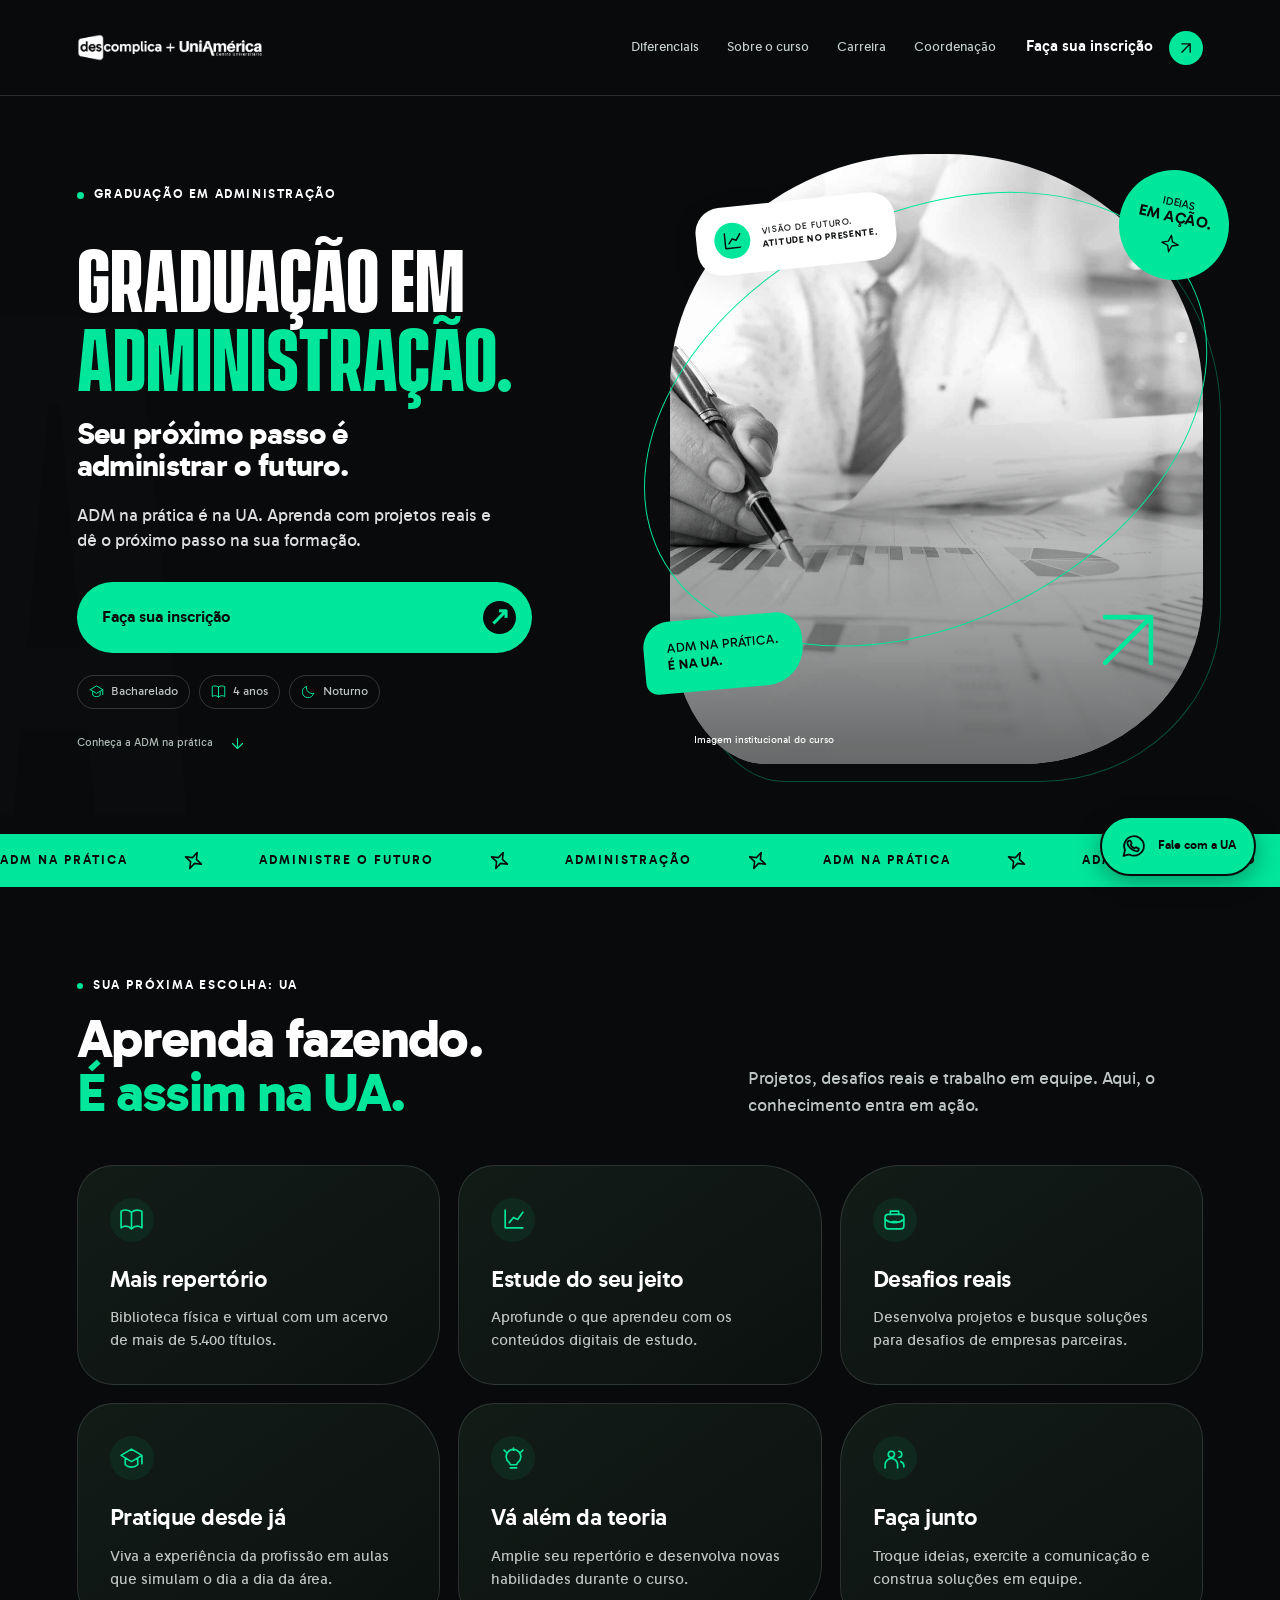
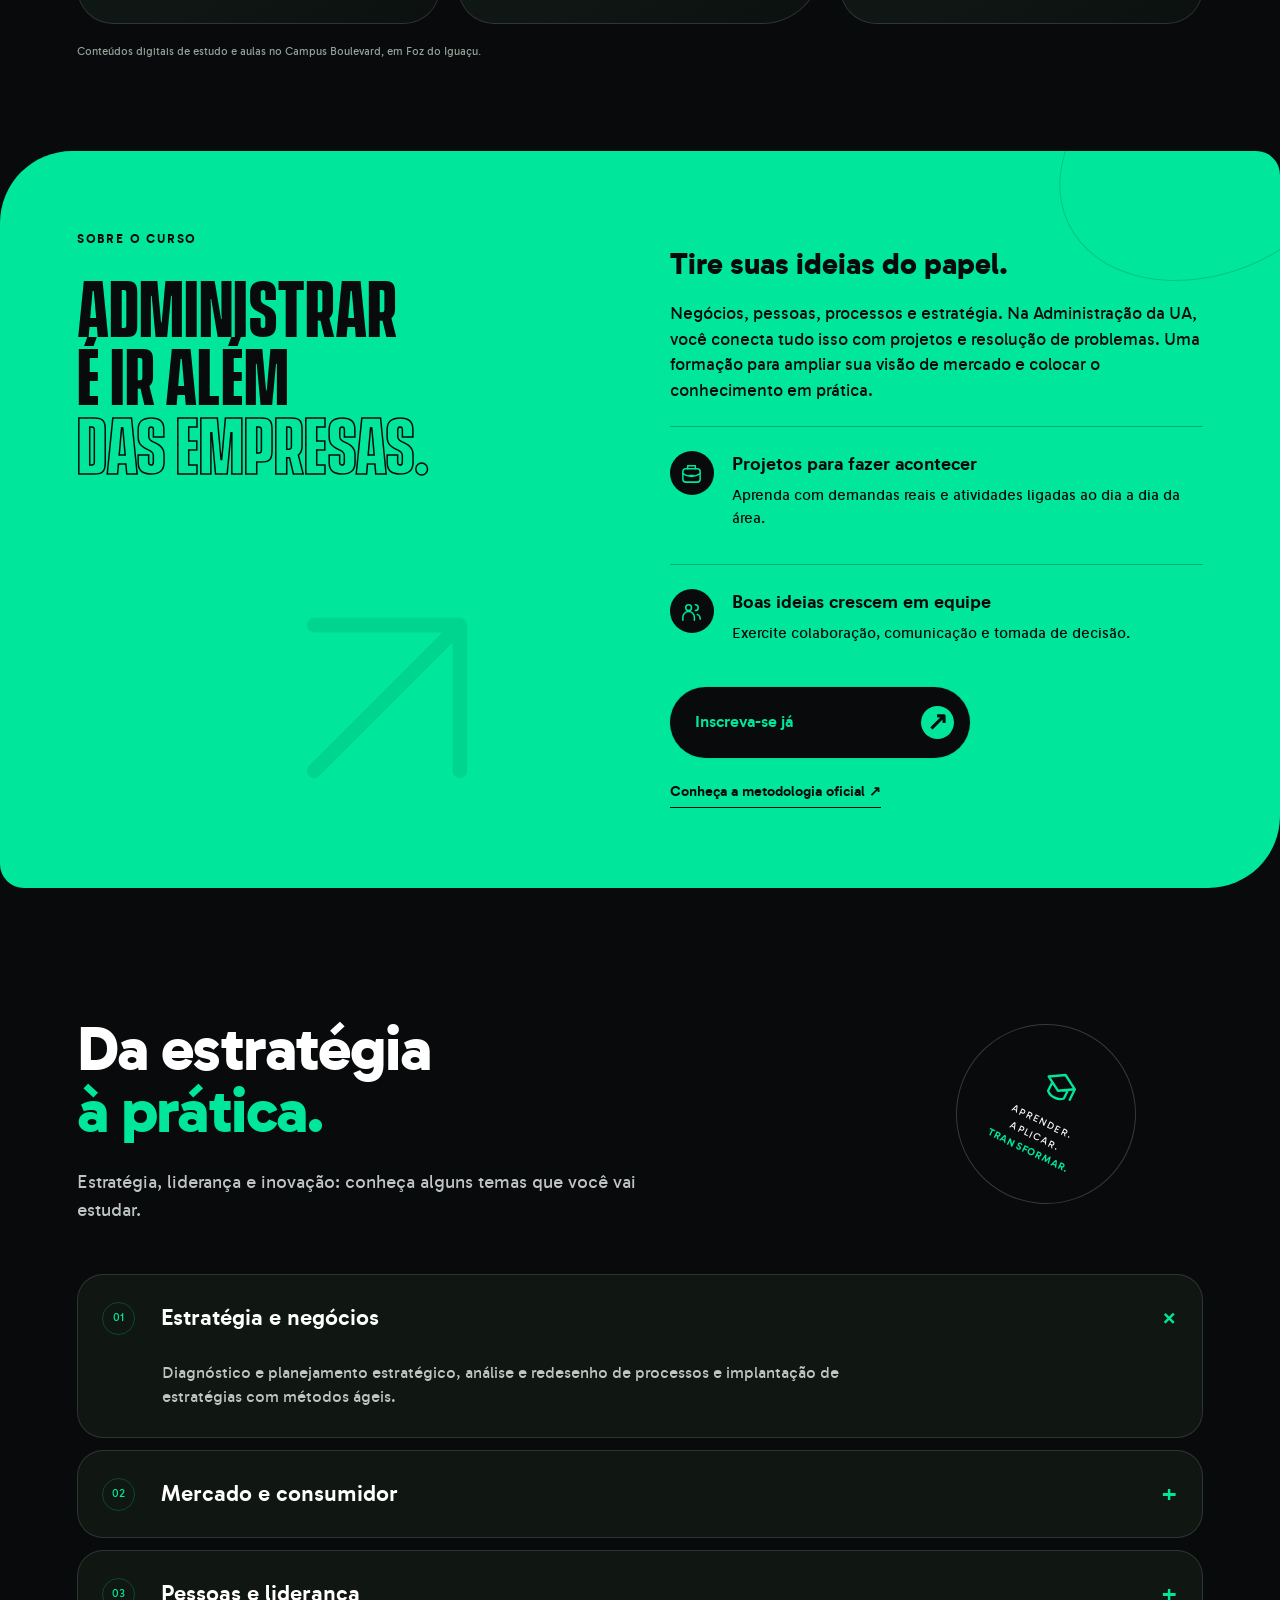
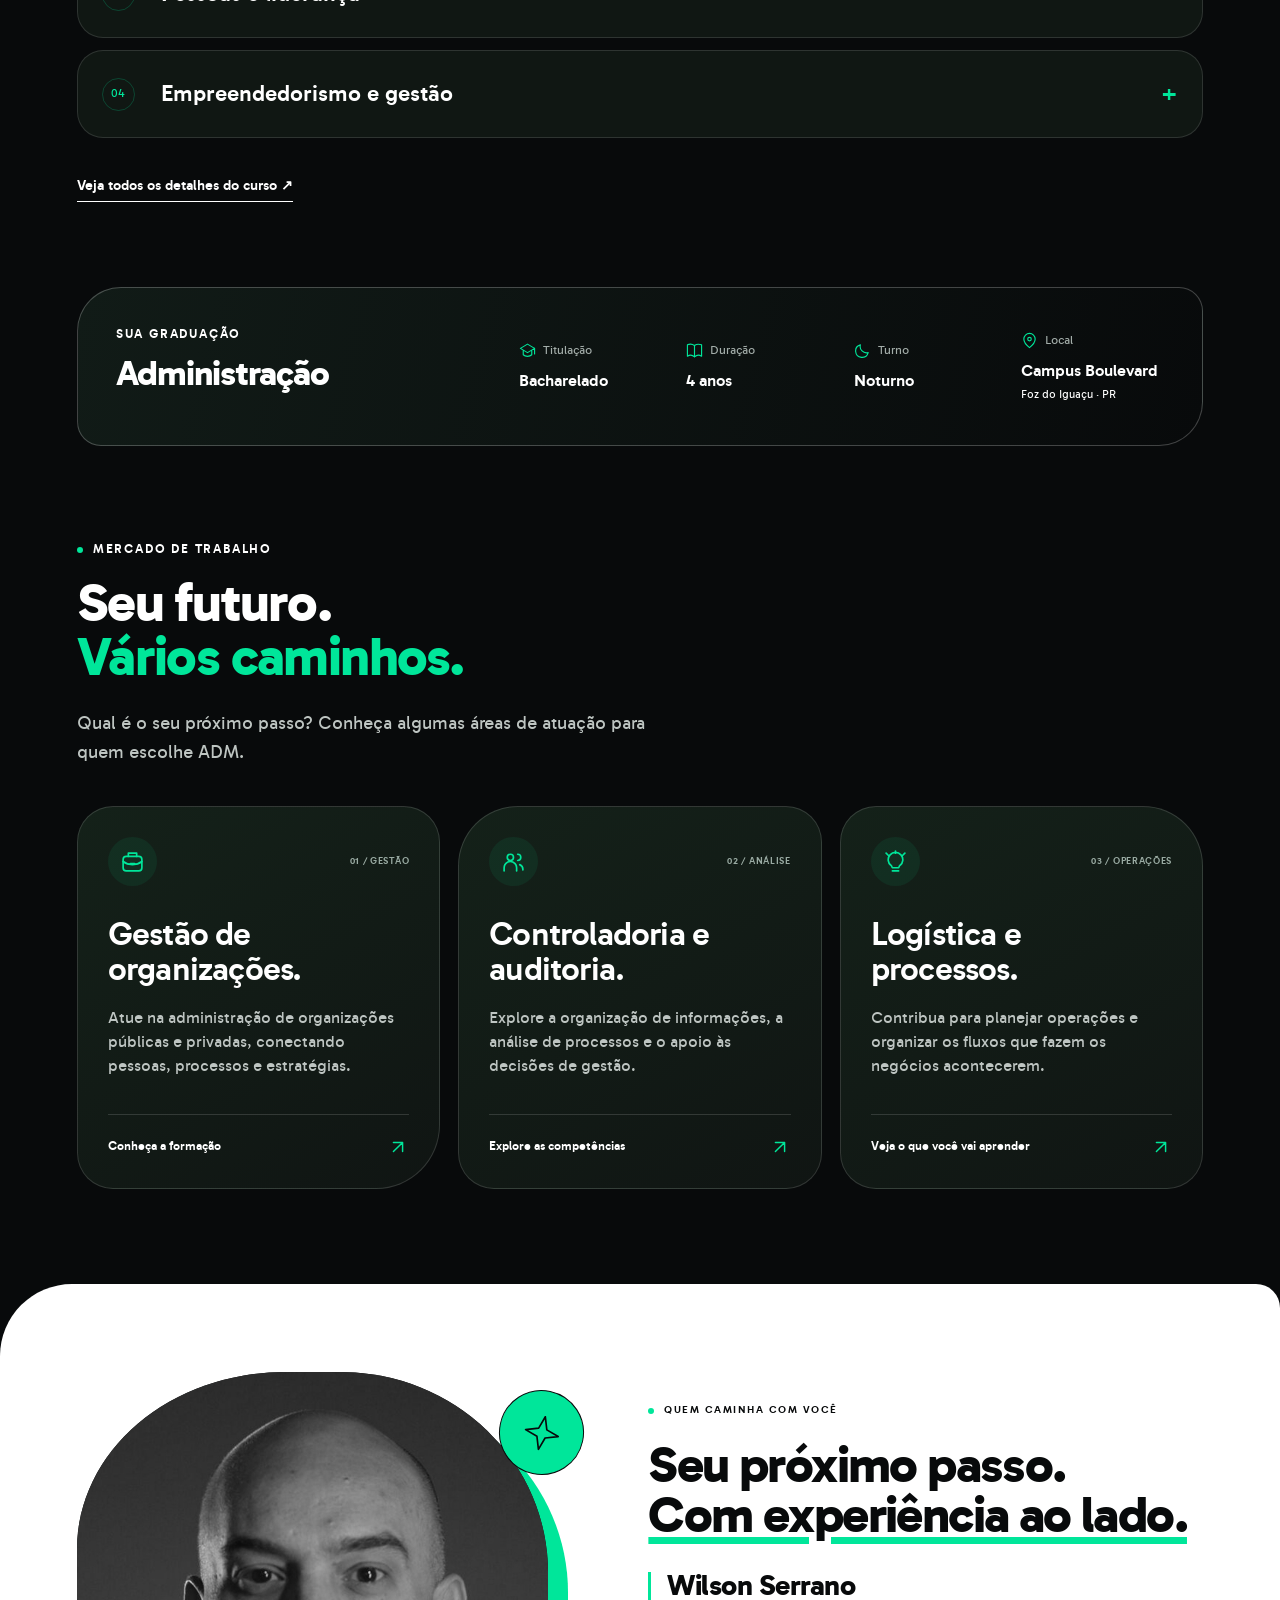
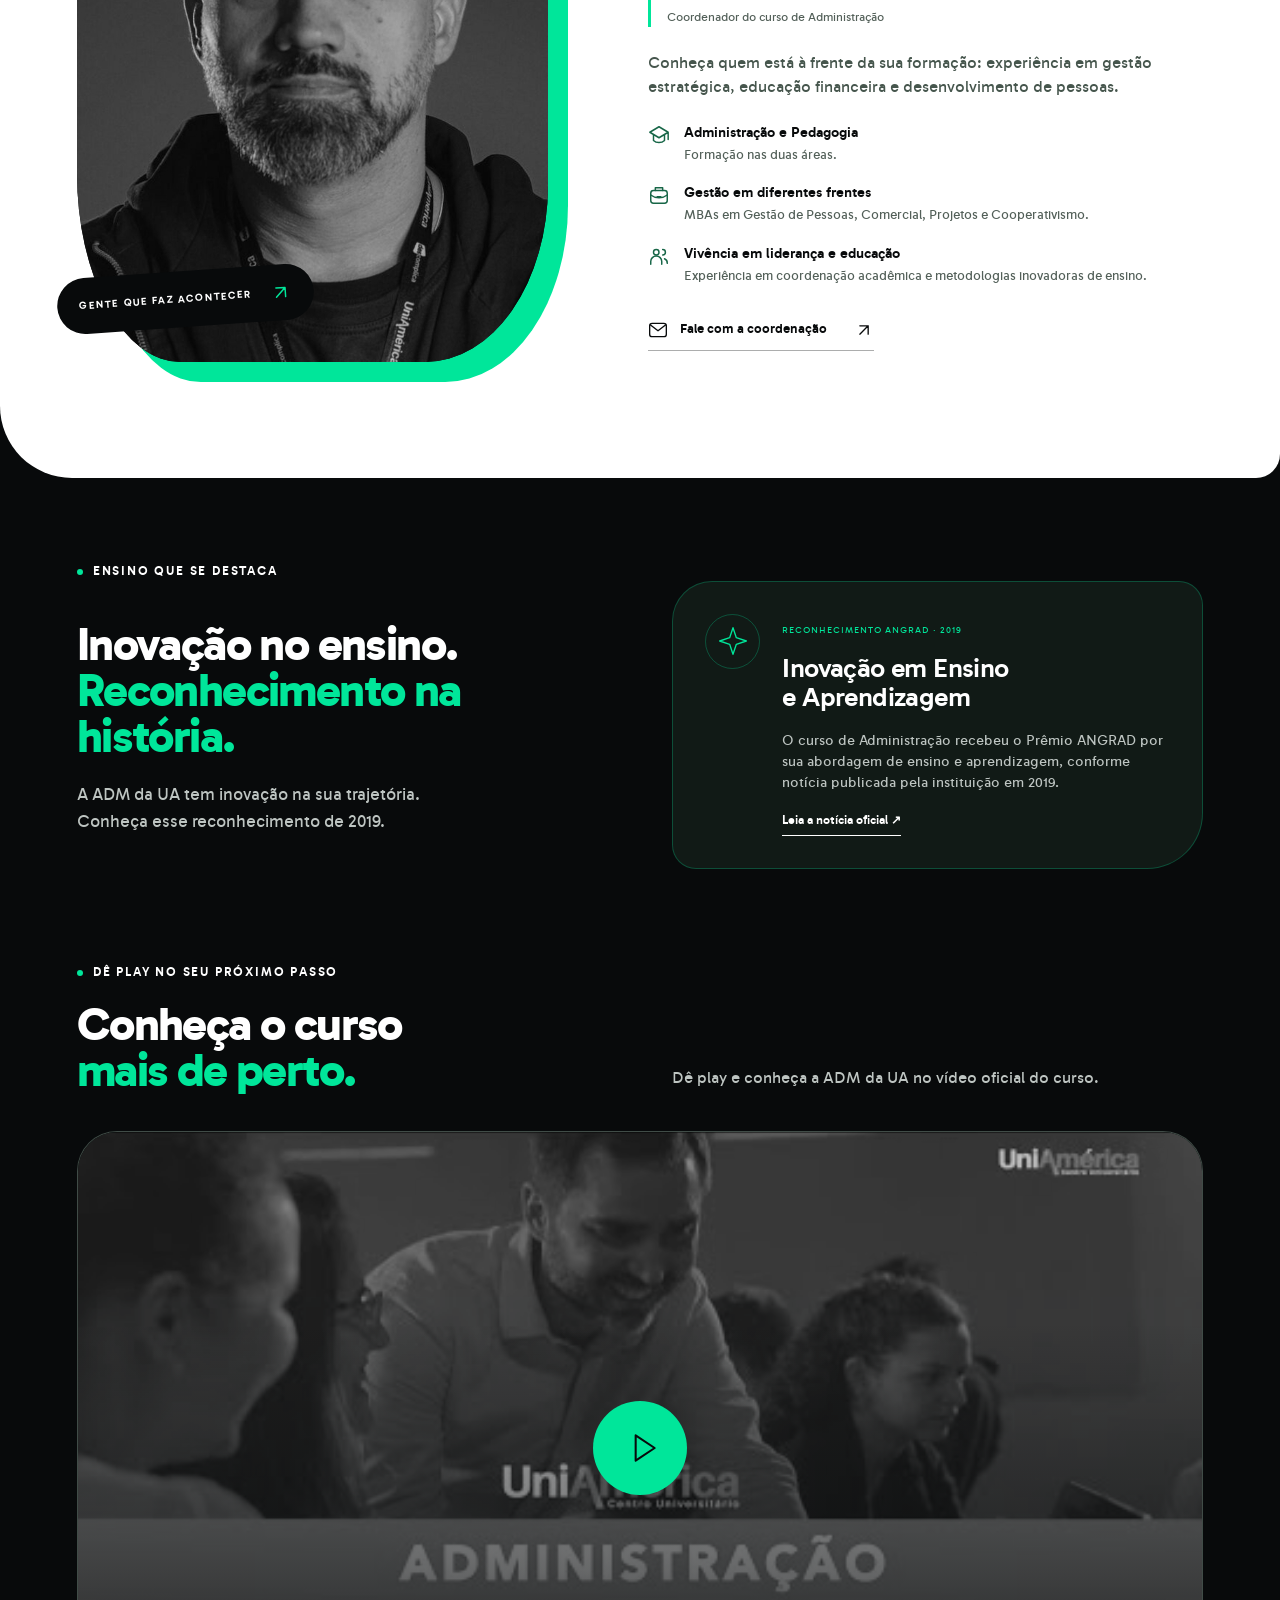
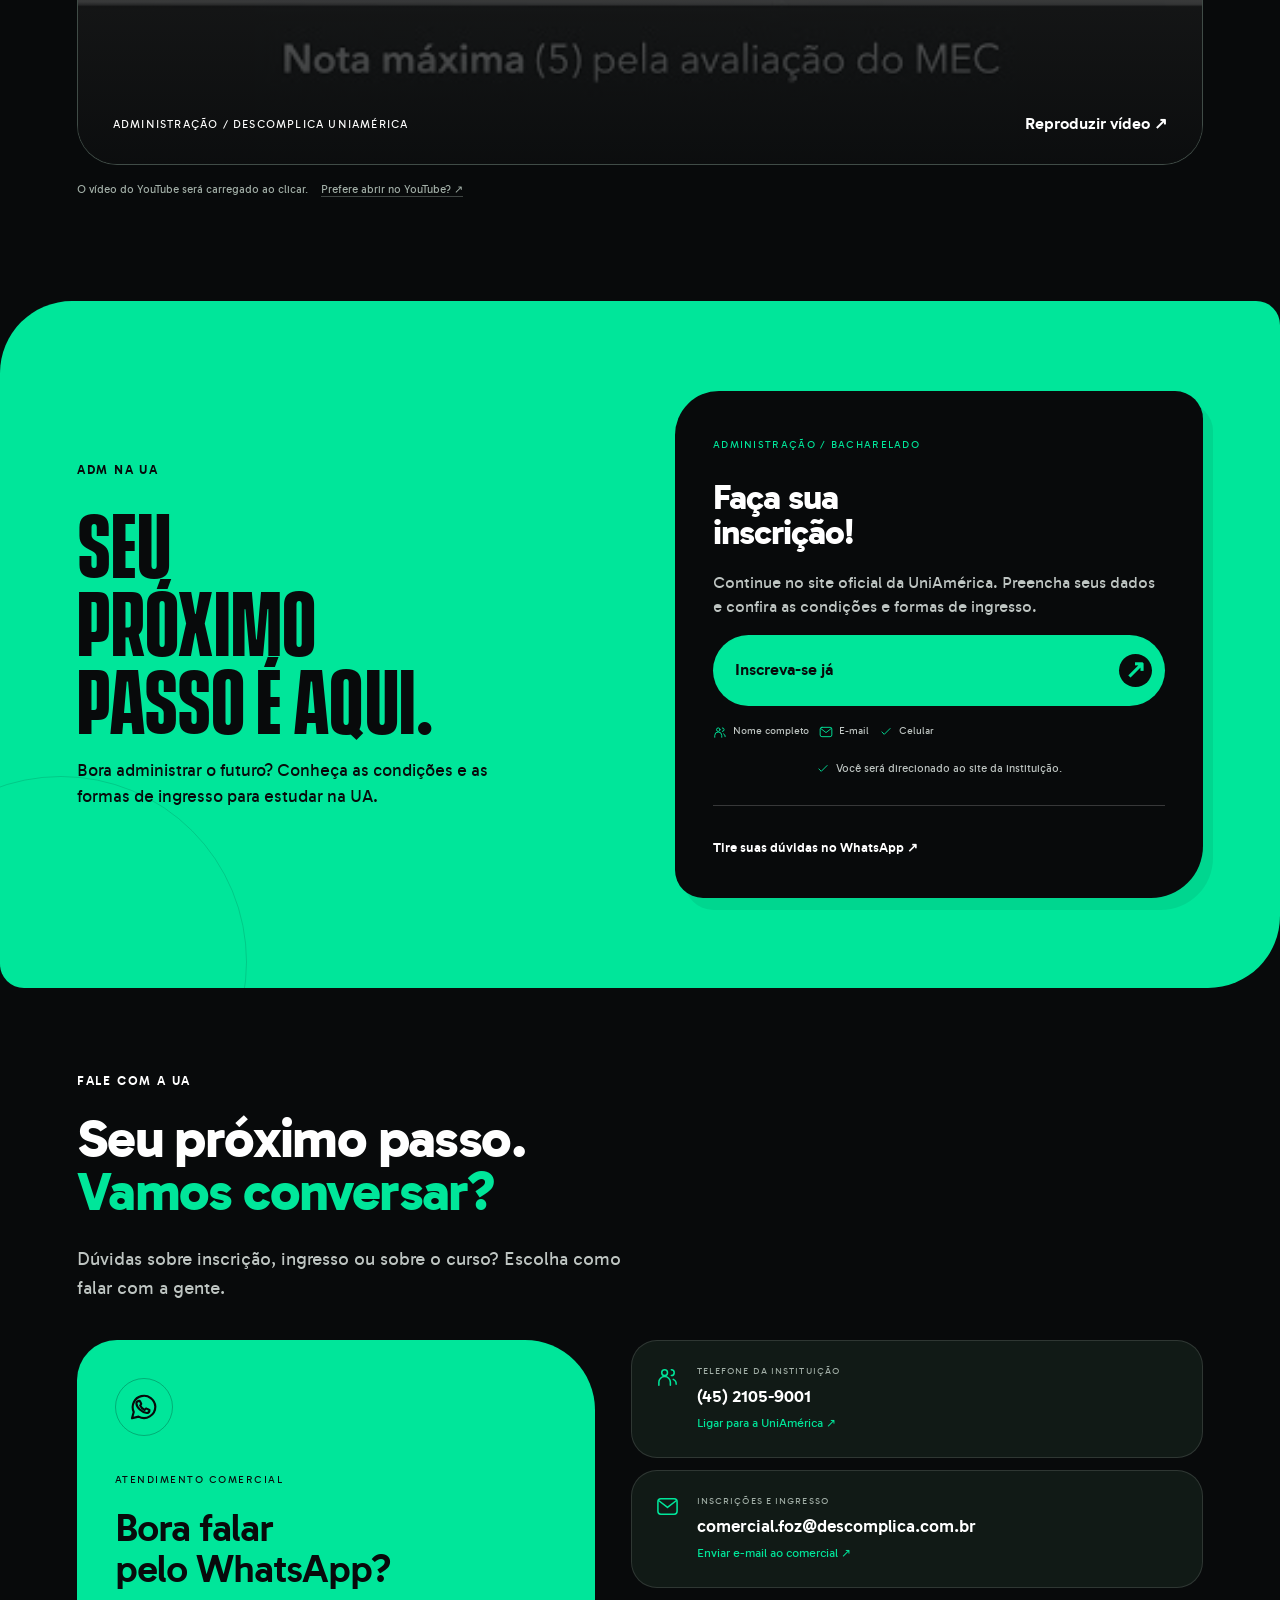
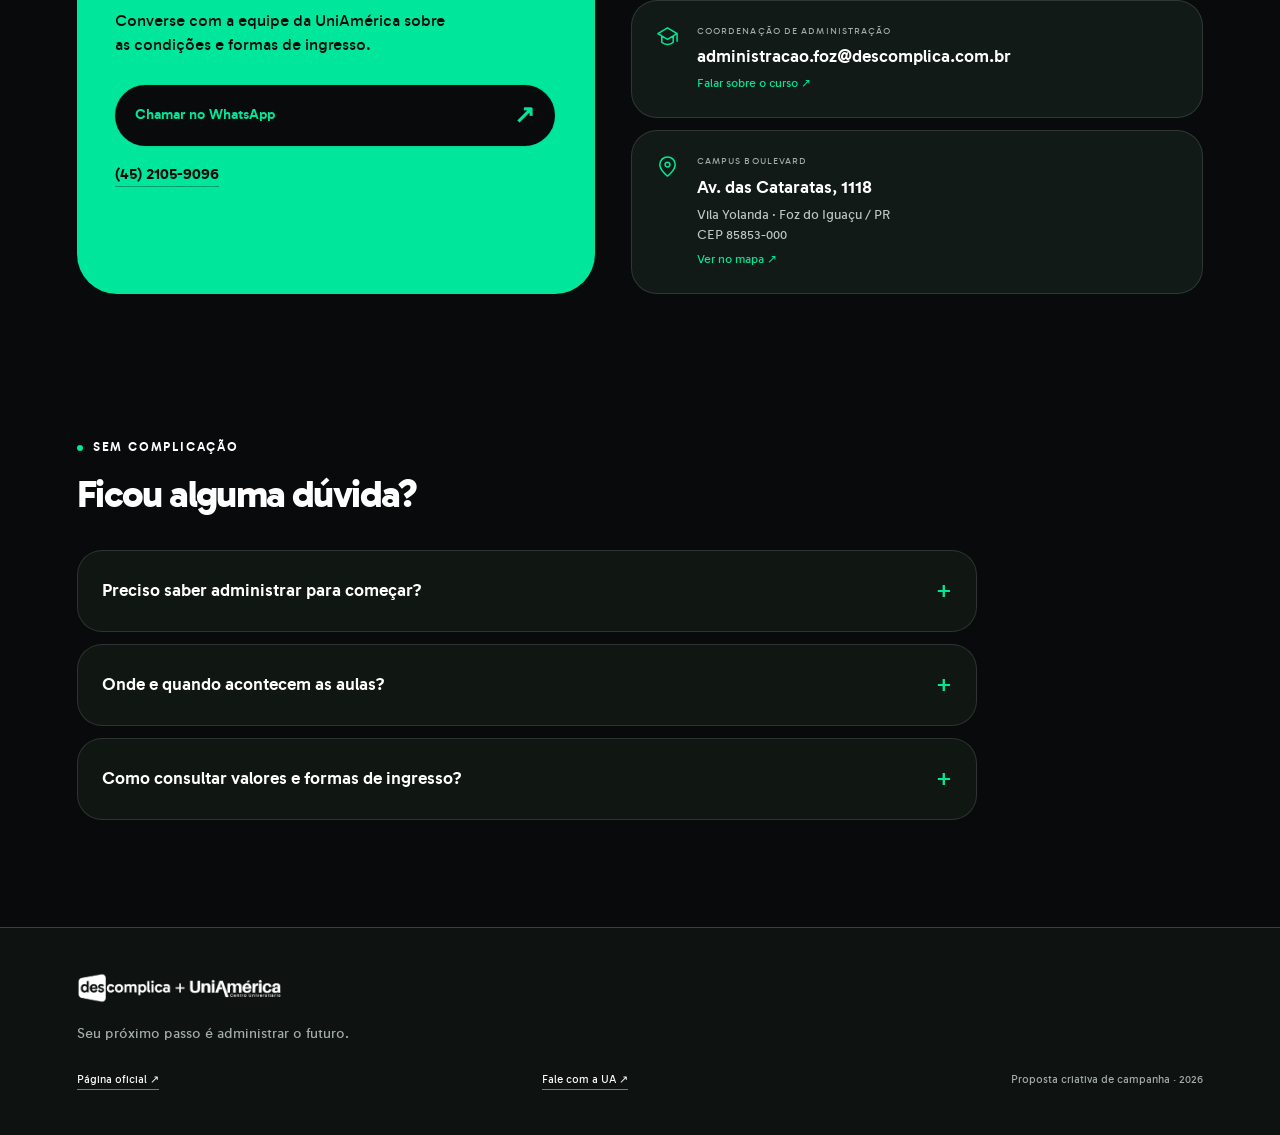
==== index.html @ 11dda296 "Adicionar landing page completa com imagens, fontes, animacoes e contatos" ====
<!doctype html>
<html lang="pt-BR"><head><meta charset="utf-8"><meta name="viewport" content="width=device-width,initial-scale=1"><title>Administração | Descomplica UniAmérica</title><meta name="description" content="Seu próximo passo é administrar o futuro. Conheça o bacharelado em Administração da Descomplica UniAmérica."><link rel="stylesheet" href="style.css"><link rel="stylesheet" href="motion/scroll-reveal.css"><link rel="stylesheet" href="motion/kinetic-headline.css"><link rel="stylesheet" href="refinements.css"><link rel="stylesheet" href="draft.css"><link rel="stylesheet" href="fluid.css"><link rel="stylesheet" href="contact.css"></head><body><svg xmlns="http://www.w3.org/2000/svg" class="icon-library" aria-hidden="true"><defs><symbol id="i-arrow" viewBox="0 0 24 24"><path d="M7 17 17 7M7 7h10v10"/></symbol><symbol id="i-briefcase" viewBox="0 0 24 24"><rect x="3" y="7" width="18" height="14" rx="3"/><path d="M8 7V4h8v3M3 12c5 4 13 4 18 0M10 14h4"/></symbol><symbol id="i-users" viewBox="0 0 24 24"><circle cx="9" cy="8" r="3"/><path d="M3 21v-3a6 6 0 0 1 12 0v3M16 5a3 3 0 0 1 0 6M18 15a5 5 0 0 1 3 5"/></symbol><symbol id="i-bulb" viewBox="0 0 24 24"><path d="M8 16a7 7 0 1 1 8 0l-1 2H9l-1-2ZM9 21h6M12 2v2M3 4l2 2M19 6l2-2"/></symbol><symbol id="i-pin" viewBox="0 0 24 24"><path d="M20 10c0 6-8 12-8 12S4 16 4 10a8 8 0 1 1 16 0Z"/><circle cx="12" cy="10" r="2.5"/></symbol><symbol id="i-moon" viewBox="0 0 24 24"><path d="M20 15A9 9 0 0 1 9 4a9 9 0 1 0 11 11Z"/></symbol><symbol id="i-cap" viewBox="0 0 24 24"><path d="m2 9 10-6 10 6-10 6-10-6ZM6 12v6c3 3 9 3 12 0v-6M22 9v8"/></symbol><symbol id="i-check" viewBox="0 0 24 24"><path d="m5 12 4 4L19 6"/></symbol><symbol id="i-chart" viewBox="0 0 24 24"><path d="M4 3v17h17M8 15l4-5 4 2 5-7"/></symbol><symbol id="i-book" viewBox="0 0 24 24"><path d="M12 5v16M12 5C8 2 4 3 2 4v16c3-2 7-2 10 1 3-3 7-3 10-1V4c-3-1-6-2-10 1Z"/></symbol><symbol id="i-mail" viewBox="0 0 24 24"><rect x="2" y="4" width="20" height="16" rx="3"/><path d="m3 6 9 7 9-7"/></symbol><symbol id="i-pause" viewBox="0 0 24 24"><path d="M8 5v14M16 5v14"/></symbol><symbol id="i-play" viewBox="0 0 24 24"><path d="m8 4 12 8-12 8V4Z"/></symbol><symbol id="i-spark" viewBox="0 0 24 24"><path d="m12 2 2.5 7.5L22 12l-7.5 2.5L12 22l-2.5-7.5L2 12l7.5-2.5L12 2Z"/></symbol><symbol id="i-whatsapp" viewBox="0 0 24 24"><path d="M20.5 11.7a8.5 8.5 0 0 1-12.6 7.5L3 20.5l1.3-4.8A8.5 8.5 0 1 1 20.5 11.7Z"/><path d="M8.2 7.4c.3-.2.6-.1.8.3l.9 1.8c.1.3 0 .5-.3.8l-.5.5c.7 1.6 1.8 2.7 3.4 3.4l.6-.8c.2-.3.5-.3.8-.2l1.9.9c.3.1.4.4.3.7-.2 1.1-1 1.7-2 1.7-3.6-.3-7.8-4.2-7.8-7.3 0-.8.7-1.6 1.9-1.8Z"/></symbol></defs></svg><div class="reading-progress" aria-hidden="true"></div>
<header><a href="#inicio" aria-label="Descomplica UniAmérica — início"><img src="assets/logo.png" alt="Descomplica UniAmérica" width="186"></a><nav aria-label="Navegação principal"><a href="#diferenciais">Diferenciais</a><a href="#sobre">Sobre o curso</a><a href="#possibilidades">Carreira</a><a href="#coordenador">Coordenação</a></nav><div class="header-actions"><a class="header-link" href="#proximo-passo">Faça sua inscrição <svg class="icon " aria-hidden="true"><use href="#i-arrow"></use></svg></a></div></header>
<main id="inicio"><section class="hero"><div class="hero-copy"><div class="eyebrow"><span class="dot"></span> GRADUAÇÃO EM ADMINISTRAÇÃO</div><h1 class="course-headline">GRADUAÇÃO EM <br><span>ADMINISTRAÇÃO.</span></h1><p class="hero-claim">Seu próximo passo é<br>administrar o futuro.</p><p>ADM na prática é na UA. Aprenda com projetos reais e dê o próximo passo na sua formação.</p><a class="button magnetic" data-magnet-strength="0.04" href="#proximo-passo">Faça sua inscrição <span>↗</span></a><div class="hero-meta"><span><svg class="icon " aria-hidden="true"><use href="#i-cap"></use></svg> Bacharelado</span><span><svg class="icon " aria-hidden="true"><use href="#i-book"></use></svg> 4 anos</span><span><svg class="icon " aria-hidden="true"><use href="#i-moon"></use></svg> Noturno</span></div><a href="#diferenciais" class="scroll-cue"><span>Conheça a ADM na prática</span><svg class="icon " aria-hidden="true"><use href="#i-arrow"></use></svg></a></div><div class="hero-art"><div class="art-grid" aria-hidden="true"></div><img src="assets/administracao.jpg" alt="Profissional em um ambiente de gestão e negócios"><div class="orbit"></div><div class="art-tag">ADM NA PRÁTICA.<br><b data-kinetic data-kinetic-anim="rise">É NA UA.</b></div><div class="arrow-art"><svg class="icon " aria-hidden="true"><use href="#i-arrow"></use></svg></div><div class="art-stamp">IDEIAS<br><strong>EM AÇÃO.</strong><svg class="icon " aria-hidden="true"><use href="#i-spark"></use></svg></div><div class="floating-note"><svg class="icon " aria-hidden="true"><use href="#i-chart"></use></svg><span>VISÃO DE FUTURO.<br><b>ATITUDE NO PRESENTE.</b></span></div><span class="photo-note">Imagem institucional do curso</span></div></section>
<div class="ticker" aria-hidden="true"><div class="ticker-track"><div class="ticker-set"><div class="ticker-unit"><span>ADM NA PRÁTICA</span><svg class="icon" aria-hidden="true"><use href="#i-spark"></use></svg><span>ADMINISTRE O FUTURO</span><svg class="icon" aria-hidden="true"><use href="#i-spark"></use></svg><span>ADMINISTRAÇÃO</span><svg class="icon" aria-hidden="true"><use href="#i-spark"></use></svg></div><div class="ticker-unit"><span>ADM NA PRÁTICA</span><svg class="icon" aria-hidden="true"><use href="#i-spark"></use></svg><span>ADMINISTRE O FUTURO</span><svg class="icon" aria-hidden="true"><use href="#i-spark"></use></svg><span>ADMINISTRAÇÃO</span><svg class="icon" aria-hidden="true"><use href="#i-spark"></use></svg></div><div class="ticker-unit"><span>ADM NA PRÁTICA</span><svg class="icon" aria-hidden="true"><use href="#i-spark"></use></svg><span>ADMINISTRE O FUTURO</span><svg class="icon" aria-hidden="true"><use href="#i-spark"></use></svg><span>ADMINISTRAÇÃO</span><svg class="icon" aria-hidden="true"><use href="#i-spark"></use></svg></div><div class="ticker-unit"><span>ADM NA PRÁTICA</span><svg class="icon" aria-hidden="true"><use href="#i-spark"></use></svg><span>ADMINISTRE O FUTURO</span><svg class="icon" aria-hidden="true"><use href="#i-spark"></use></svg><span>ADMINISTRAÇÃO</span><svg class="icon" aria-hidden="true"><use href="#i-spark"></use></svg></div></div><div class="ticker-set"><div class="ticker-unit"><span>ADM NA PRÁTICA</span><svg class="icon" aria-hidden="true"><use href="#i-spark"></use></svg><span>ADMINISTRE O FUTURO</span><svg class="icon" aria-hidden="true"><use href="#i-spark"></use></svg><span>ADMINISTRAÇÃO</span><svg class="icon" aria-hidden="true"><use href="#i-spark"></use></svg></div><div class="ticker-unit"><span>ADM NA PRÁTICA</span><svg class="icon" aria-hidden="true"><use href="#i-spark"></use></svg><span>ADMINISTRE O FUTURO</span><svg class="icon" aria-hidden="true"><use href="#i-spark"></use></svg><span>ADMINISTRAÇÃO</span><svg class="icon" aria-hidden="true"><use href="#i-spark"></use></svg></div><div class="ticker-unit"><span>ADM NA PRÁTICA</span><svg class="icon" aria-hidden="true"><use href="#i-spark"></use></svg><span>ADMINISTRE O FUTURO</span><svg class="icon" aria-hidden="true"><use href="#i-spark"></use></svg><span>ADMINISTRAÇÃO</span><svg class="icon" aria-hidden="true"><use href="#i-spark"></use></svg></div><div class="ticker-unit"><span>ADM NA PRÁTICA</span><svg class="icon" aria-hidden="true"><use href="#i-spark"></use></svg><span>ADMINISTRE O FUTURO</span><svg class="icon" aria-hidden="true"><use href="#i-spark"></use></svg><span>ADMINISTRAÇÃO</span><svg class="icon" aria-hidden="true"><use href="#i-spark"></use></svg></div></div></div></div>






<section class="benefits wrap" id="diferenciais"><div class="benefits-heading"><div><div class="eyebrow">SUA PRÓXIMA ESCOLHA: UA</div><h2>Aprenda fazendo.<br><span>É assim na UA.</span></h2></div><p class="section-lead">Projetos, desafios reais e trabalho em equipe. Aqui, o conhecimento entra em ação.</p></div><div class="benefits-grid"><article class="benefit" data-reveal="up" data-reveal-delay="0"><span class="icon-tile"><svg class="icon" aria-hidden="true"><use href="#i-book"></use></svg></span><h3>Mais repertório</h3><p>Biblioteca física e virtual com um acervo de mais de 5.400 títulos.</p></article><article class="benefit" data-reveal="up" data-reveal-delay="60"><span class="icon-tile"><svg class="icon" aria-hidden="true"><use href="#i-chart"></use></svg></span><h3>Estude do seu jeito</h3><p>Aprofunde o que aprendeu com os conteúdos digitais de estudo.</p></article><article class="benefit" data-reveal="up" data-reveal-delay="120"><span class="icon-tile"><svg class="icon" aria-hidden="true"><use href="#i-briefcase"></use></svg></span><h3>Desafios reais</h3><p>Desenvolva projetos e busque soluções para desafios de empresas parceiras.</p></article><article class="benefit" data-reveal="up" data-reveal-delay="0"><span class="icon-tile"><svg class="icon" aria-hidden="true"><use href="#i-cap"></use></svg></span><h3>Pratique desde já</h3><p>Viva a experiência da profissão em aulas que simulam o dia a dia da área.</p></article><article class="benefit" data-reveal="up" data-reveal-delay="60"><span class="icon-tile"><svg class="icon" aria-hidden="true"><use href="#i-bulb"></use></svg></span><h3>Vá além da teoria</h3><p>Amplie seu repertório e desenvolva novas habilidades durante o curso.</p></article><article class="benefit" data-reveal="up" data-reveal-delay="120"><span class="icon-tile"><svg class="icon" aria-hidden="true"><use href="#i-users"></use></svg></span><h3>Faça junto</h3><p>Troque ideias, exercite a comunicação e construa soluções em equipe.</p></article></div><p class="digital-note">Conteúdos digitais de estudo e aulas no Campus Boulevard, em Foz do Iguaçu.</p></section>
<section class="practice" id="sobre"><div class="wrap practice-grid"><div class="practice-watermark" aria-hidden="true"><svg class="icon " aria-hidden="true"><use href="#i-arrow"></use></svg></div><div data-reveal><div class="eyebrow">SOBRE O CURSO</div><h2>ADMINISTRAR<br>É IR ALÉM<br><span>DAS EMPRESAS.</span></h2></div><div class="practice-copy" data-reveal data-reveal-delay="60"><p class="big-copy">Tire suas ideias do papel.</p><p>Negócios, pessoas, processos e estratégia. Na Administração da UA, você conecta tudo isso com projetos e resolução de problemas. Uma formação para ampliar sua visão de mercado e colocar o conhecimento em prática.</p><div class="practice-item"><span class="practice-icon"><svg class="icon " aria-hidden="true"><use href="#i-briefcase"></use></svg></span><div><h3>Projetos para fazer acontecer</h3><p>Aprenda com demandas reais e atividades ligadas ao dia a dia da área.</p></div></div><div class="practice-item"><span class="practice-icon"><svg class="icon " aria-hidden="true"><use href="#i-users"></use></svg></span><div><h3>Boas ideias crescem em equipe</h3><p>Exercite colaboração, comunicação e tomada de decisão.</p></div></div><a class="button about-cta" href="#proximo-passo">Inscreva-se já <span>↗</span></a><a class="text-link" href="https://uniamerica.br/metodologia/" target="_blank" rel="noopener">Conheça a metodologia oficial ↗</a></div></div></section>
<section class="learn wrap" id="aprender"><div class="section-heading" data-reveal><div><div class="eyebrow">CONHECIMENTO QUE VIRA AÇÃO</div><h2>Da estratégia<br><span>à prática.</span></h2><p class="section-lead">Estratégia, liderança e inovação: conheça alguns temas que você vai estudar.</p></div><div class="learning-seal"><svg class="icon " aria-hidden="true"><use href="#i-cap"></use></svg><span>APRENDER.<br>APLICAR.<br><strong>TRANSFORMAR.</strong></span></div></div><div class="subjects"><details open><summary><span>01</span> Estratégia e negócios <b>+</b></summary><p>Diagnóstico e planejamento estratégico, análise e redesenho de processos e implantação de estratégias com métodos ágeis.</p></details><details><summary><span>02</span> Mercado e consumidor <b>+</b></summary><p>Análise do comportamento do consumidor, planejamento promocional e propostas de produtos e serviços.</p></details><details><summary><span>03</span> Pessoas e liderança <b>+</b></summary><p>Liderança de equipes, habilidades socioemocionais, comunicação e solução de conflitos.</p></details><details><summary><span>04</span> Empreendedorismo e gestão <b>+</b></summary><p>Empreendedorismo e inovação, inteligência financeira e metodologias ágeis para gestão de projetos.</p></details></div><a class="text-link" href="https://uniamerica.br/graduacao/administracao" target="_blank" rel="noopener">Veja todos os detalhes do curso ↗</a></section>
<section class="course-strip wrap"><div class="course-title"><span class="eyebrow">SUA GRADUAÇÃO</span><h2>Administração</h2></div><dl><div><dt><svg class="icon " aria-hidden="true"><use href="#i-cap"></use></svg>Titulação</dt><dd>Bacharelado</dd></div><div><dt><svg class="icon " aria-hidden="true"><use href="#i-book"></use></svg>Duração</dt><dd>4 anos</dd></div><div><dt><svg class="icon " aria-hidden="true"><use href="#i-moon"></use></svg>Turno</dt><dd>Noturno</dd></div><div><dt><svg class="icon " aria-hidden="true"><use href="#i-pin"></use></svg>Local</dt><dd>Campus Boulevard<br><small>Foz do Iguaçu · PR</small></dd></div></dl></section>
<section class="intro wrap" id="possibilidades"><div class="eyebrow">MERCADO DE TRABALHO</div><h2>Seu futuro.<br><span>Vários caminhos.</span></h2><p class="section-lead">Qual é o seu próximo passo? Conheça algumas áreas de atuação para quem escolhe ADM.</p><div class="paths"><a class="path-card" href="#aprender" data-reveal data-reveal-delay="0"><div class="card-top"><span class="icon-tile"><svg class="icon " aria-hidden="true"><use href="#i-briefcase"></use></svg></span><span class="number">01 / GESTÃO</span></div><h3>Gestão de organizações.</h3><p>Atue na administração de organizações públicas e privadas, conectando pessoas, processos e estratégias.</p><span class="card-action">Conheça a formação <svg class="icon " aria-hidden="true"><use href="#i-arrow"></use></svg></span></a><a class="path-card" href="#aprender" data-reveal data-reveal-delay="60"><div class="card-top"><span class="icon-tile"><svg class="icon " aria-hidden="true"><use href="#i-users"></use></svg></span><span class="number">02 / ANÁLISE</span></div><h3>Controladoria e auditoria.</h3><p>Explore a organização de informações, a análise de processos e o apoio às decisões de gestão.</p><span class="card-action">Explore as competências <svg class="icon " aria-hidden="true"><use href="#i-arrow"></use></svg></span></a><a class="path-card" href="#aprender" data-reveal data-reveal-delay="120"><div class="card-top"><span class="icon-tile"><svg class="icon " aria-hidden="true"><use href="#i-bulb"></use></svg></span><span class="number">03 / OPERAÇÕES</span></div><h3>Logística e processos.</h3><p>Contribua para planejar operações e organizar os fluxos que fazem os negócios acontecerem.</p><span class="card-action">Veja o que você vai aprender <svg class="icon " aria-hidden="true"><use href="#i-arrow"></use></svg></span></a></div></section>
<section class="coordinator" id="coordenador"><div class="wrap coordinator-grid"><div class="coordinator-portrait" data-reveal><div class="portrait-frame"><img src="assets/wilson-serrano.jpeg" alt="Wilson Serrano, coordenador do curso de Administração" loading="lazy" width="900" height="988"></div><span class="portrait-tag">GENTE QUE FAZ ACONTECER <svg class="icon " aria-hidden="true"><use href="#i-arrow"></use></svg></span><div class="portrait-corner" aria-hidden="true"><svg class="icon " aria-hidden="true"><use href="#i-spark"></use></svg></div></div><div class="coordinator-copy" data-reveal data-reveal-delay="60"><div class="eyebrow">QUEM CAMINHA COM VOCÊ</div><h2>Seu próximo passo.<br><span>Com experiência ao lado.</span></h2><div class="name-block"><h3>Wilson Serrano</h3><p>Coordenador do curso de Administração</p></div><p>Conheça quem está à frente da sua formação: experiência em gestão estratégica, educação financeira e desenvolvimento de pessoas.</p><ul class="credentials"><li><svg class="icon " aria-hidden="true"><use href="#i-cap"></use></svg><div><b>Administração e Pedagogia</b><span>Formação nas duas áreas.</span></div></li><li><svg class="icon " aria-hidden="true"><use href="#i-briefcase"></use></svg><div><b>Gestão em diferentes frentes</b><span>MBAs em Gestão de Pessoas, Comercial, Projetos e Cooperativismo.</span></div></li><li><svg class="icon " aria-hidden="true"><use href="#i-users"></use></svg><div><b>Vivência em liderança e educação</b><span>Experiência em coordenação acadêmica e metodologias inovadoras de ensino.</span></div></li></ul><a class="coordinator-contact" href="mailto:administracao.foz@descomplica.com.br"><svg class="icon " aria-hidden="true"><use href="#i-mail"></use></svg> Fale com a coordenação <svg class="icon " aria-hidden="true"><use href="#i-arrow"></use></svg></a></div></div></section>
<section class="recognition wrap" id="reconhecimento"><div class="eyebrow">ENSINO QUE SE DESTACA</div><div class="recognition-grid"><div><h2>Inovação no ensino.<br><span>Reconhecimento na história.</span></h2><p class="section-lead">A ADM da UA tem inovação na sua trajetória. Conheça esse reconhecimento de 2019.</p></div><article class="award" data-reveal="up"><span class="award-mark"><svg class="icon" aria-hidden="true"><use href="#i-spark"></use></svg></span><div><span class="award-label">RECONHECIMENTO ANGRAD · 2019</span><h3>Inovação em Ensino<br>e Aprendizagem</h3><p>O curso de Administração recebeu o Prêmio ANGRAD por sua abordagem de ensino e aprendizagem, conforme notícia publicada pela instituição em 2019.</p><a class="text-link" href="https://uniamerica.br/blog/noticias/curso-de-administracao-da-uniamerica-e-reconhecido-como-um-dos-mais-inovadores-do-brasil-719/" target="_blank" rel="noopener">Leia a notícia oficial ↗</a></div></article></div></section>
<section class="course-video wrap" id="video"><div class="video-heading"><div><div class="eyebrow">DÊ PLAY NO SEU PRÓXIMO PASSO</div><h2>Conheça o curso<br><span>mais de perto.</span></h2></div><p class="section-lead">Dê play e conheça a ADM da UA no vídeo oficial do curso.</p></div><div class="video-frame" data-reveal="zoom"><button class="video-launch" type="button" aria-label="Reproduzir vídeo oficial de Administração no YouTube"><img src="assets/video-administracao.jpg" alt="Prévia do vídeo Administração, da Descomplica UniAmérica" loading="lazy" width="480" height="360"><span class="video-shade"></span><span class="play-circle"><svg class="icon" aria-hidden="true"><use href="#i-play"></use></svg></span><span class="video-caption">ADMINISTRAÇÃO / DESCOMPLICA UNIAMÉRICA <b>Reproduzir vídeo ↗</b></span></button></div><p class="video-note">O vídeo do YouTube será carregado ao clicar. <a href="https://www.youtube.com/watch?v=pGQXSYIe_7U" target="_blank" rel="noopener">Prefere abrir no YouTube? ↗</a></p></section>
<section class="next" id="proximo-passo"><div class="wrap next-grid"><div data-reveal><div class="eyebrow">ADM NA UA</div><h2>SEU<br>PRÓXIMO<br><span>PASSO É AQUI.</span></h2><p>Bora administrar o futuro? Conheça as condições e as formas de ingresso para estudar na UA.</p></div><div class="conversion" data-reveal data-reveal-delay="60"><span class="mini-label">ADMINISTRAÇÃO / BACHARELADO</span><h3>Faça sua<br>inscrição!</h3><p>Continue no site oficial da UniAmérica. Preencha seus dados e confira as condições e formas de ingresso.</p><a class="button magnetic" data-magnet-strength="0.04" id="official-cta" href="https://uniamerica.br/graduacao/administracao" target="_blank" rel="noopener">Inscreva-se já <span>↗</span></a><div class="official-flow"><span><svg class="icon" aria-hidden="true"><use href="#i-users"></use></svg> Nome completo</span><span><svg class="icon" aria-hidden="true"><use href="#i-mail"></use></svg> E-mail</span><span><svg class="icon" aria-hidden="true"><use href="#i-check"></use></svg> Celular</span></div><span class="safe-note"><svg class="icon " aria-hidden="true"><use href="#i-check"></use></svg>Você será direcionado ao site da instituição.</span><hr><a class="contact-link" href="https://wa.me/554521059096?text=Ol%C3%A1%21%20Quero%20saber%20mais%20sobre%20a%20gradua%C3%A7%C3%A3o%20em%20Administra%C3%A7%C3%A3o%20da%20UniAm%C3%A9rica." target="_blank" rel="noopener">Tire suas dúvidas no WhatsApp ↗</a></div></div></section>
<section class="contact-section wrap" id="contato"><div class="eyebrow">FALE COM A UA</div><h2>Seu próximo passo.<br><span>Vamos conversar?</span></h2><p class="section-lead">Dúvidas sobre inscrição, ingresso ou sobre o curso? Escolha como falar com a gente.</p><div class="contact-grid"><article class="contact-whatsapp" data-reveal="up"><span class="contact-icon"><svg class="icon" aria-hidden="true"><use href="#i-whatsapp"></use></svg></span><span class="mini-label">ATENDIMENTO COMERCIAL</span><h3>Bora falar<br>pelo WhatsApp?</h3><p>Converse com a equipe da UniAmérica sobre as condições e formas de ingresso.</p><a class="button" href="https://wa.me/554521059096?text=Ol%C3%A1%21%20Quero%20saber%20mais%20sobre%20a%20gradua%C3%A7%C3%A3o%20em%20Administra%C3%A7%C3%A3o%20da%20UniAm%C3%A9rica." target="_blank" rel="noopener">Chamar no WhatsApp <span>↗</span></a><a class="contact-number" href="https://wa.me/554521059096?text=Ol%C3%A1%21%20Quero%20saber%20mais%20sobre%20a%20gradua%C3%A7%C3%A3o%20em%20Administra%C3%A7%C3%A3o%20da%20UniAm%C3%A9rica." target="_blank" rel="noopener">(45) 2105-9096</a></article><div class="contact-details"><a class="contact-row" href="tel:+554521059001"><svg class="icon" aria-hidden="true"><use href="#i-users"></use></svg><span><small>TELEFONE DA INSTITUIÇÃO</small><strong>(45) 2105-9001</strong><em>Ligar para a UniAmérica ↗</em></span></a><a class="contact-row" href="mailto:comercial.foz@descomplica.com.br"><svg class="icon" aria-hidden="true"><use href="#i-mail"></use></svg><span><small>INSCRIÇÕES E INGRESSO</small><strong>comercial.foz@descomplica.com.br</strong><em>Enviar e-mail ao comercial ↗</em></span></a><a class="contact-row" href="mailto:administracao.foz@descomplica.com.br"><svg class="icon" aria-hidden="true"><use href="#i-cap"></use></svg><span><small>COORDENAÇÃO DE ADMINISTRAÇÃO</small><strong>administracao.foz@descomplica.com.br</strong><em>Falar sobre o curso ↗</em></span></a><a class="contact-row" href="https://www.google.com/maps/search/?api=1&amp;query=UniAm%C3%A9rica%20Av.%20das%20Cataratas%201118%20Foz%20do%20Igua%C3%A7u" target="_blank" rel="noopener"><svg class="icon" aria-hidden="true"><use href="#i-pin"></use></svg><span><small>CAMPUS BOULEVARD</small><strong>Av. das Cataratas, 1118</strong><span>Vila Yolanda · Foz do Iguaçu / PR<br>CEP 85853-000</span><em>Ver no mapa ↗</em></span></a></div></div></section>
<section class="faq wrap"><div class="eyebrow">SEM COMPLICAÇÃO</div><h2>Ficou alguma dúvida?</h2><details><summary>Preciso saber administrar para começar? <b>+</b></summary><p>A graduação é uma etapa de formação. Consulte a instituição para conhecer os requisitos de ingresso e escolher seu próximo passo.</p></details><details><summary>Onde e quando acontecem as aulas? <b>+</b></summary><p>O curso é oferecido no período noturno, no Campus Boulevard, em Foz do Iguaçu. Confirme o calendário e os horários com a instituição.</p></details><details><summary>Como consultar valores e formas de ingresso? <b>+</b></summary><p>Use o botão “Inscreva-se já” para acessar a página oficial. Valores e condições são os informados pela instituição no momento da contratação.</p></details></section>
</main><footer><img src="assets/logo.png" alt="Descomplica UniAmérica" width="205"><p>Seu próximo passo é administrar o futuro.</p><div><a href="https://uniamerica.br/graduacao/administracao" target="_blank" rel="noopener">Página oficial ↗</a><a href="#contato">Fale com a UA ↗</a><span>Proposta criativa de campanha · 2026</span></div></footer><a class="whatsapp-float" href="https://wa.me/554521059096?text=Ol%C3%A1%21%20Quero%20saber%20mais%20sobre%20a%20gradua%C3%A7%C3%A3o%20em%20Administra%C3%A7%C3%A3o%20da%20UniAm%C3%A9rica." target="_blank" rel="noopener" aria-label="Conversar com a UniAmérica pelo WhatsApp"><svg class="icon" aria-hidden="true"><use href="#i-whatsapp"></use></svg><span>Fale com a UA</span></a><a class="mobile-sticky" href="#proximo-passo">Faça sua inscrição <span>↗</span></a><script src="motion/scroll-reveal.js"></script><script src="motion/kinetic-headline.js"></script><script src="motion/magnetic-button.js"></script><script src="script.js"></script></body></html>
---- style.css ----
@font-face{font-family:Aprova;src:url('assets/aprova-regular.woff')}@font-face{font-family:Aprova;src:url('assets/aprova-bold.woff');font-weight:700}@font-face{font-family:Aprova;src:url('assets/aprova-black.woff');font-weight:900}@font-face{font-family:Vanguard;src:url('assets/vanguard-bold.woff');font-weight:700}:root{--green:#00e69a;--black:#080a0b;--white:#fff}*{box-sizing:border-box}html{scroll-behavior:smooth;scroll-padding-top:30px}body{margin:0;background:var(--black);color:white;font:18px/1.5 Aprova,Arial,sans-serif}a{color:inherit;text-decoration:none}button,a,summary{-webkit-tap-highlight-color:transparent}a:focus-visible,summary:focus-visible{outline:3px solid var(--green);outline-offset:6px}header{height:100px;display:flex;align-items:center;justify-content:space-between;padding:0 6%;border-bottom:1px solid #ffffff24}header img{display:block}.header-link{font-size:15px;font-weight:700}.header-link span{color:var(--green);margin-left:16px;font-size:24px}.wrap{width:88%;max-width:1240px;margin:auto}.hero{max-width:1440px;margin:auto;display:grid;grid-template-columns:1fr 1fr;padding:64px 6% 68px;gap:28px}.eyebrow{font-size:12px;letter-spacing:1.8px;font-weight:700;display:flex;align-items:center;gap:10px}.dot{height:7px;width:7px;border-radius:50%;background:var(--green)}h1{font:700 clamp(68px,7.2vw,112px)/.91 Vanguard,Impact,sans-serif;letter-spacing:.2px;margin:28px 0}h1 span,h2 span{color:var(--green)}.hero-copy>p{max-width:410px;color:#dedfe0;font-size:20px;margin:22px 0 28px}.button{display:flex;justify-content:space-between;gap:18px;align-items:center;background:var(--green);color:var(--black);padding:19px 22px;font-size:16px;font-weight:700;border-radius:7px;max-width:440px;line-height:1.2}.button:hover{background:white}.button span{font-size:27px;line-height:1}.hero-meta{font-size:13px;margin-top:18px;color:#c2c6c5}.hero-meta i{font-style:normal;color:var(--green);padding:0 10px}.hero-art{position:relative;align-self:stretch;min-height:600px;margin-top:10px;border-radius:180px 180px 12px 12px;overflow:hidden;background:#182b25}.hero-art>img{width:100%;height:100%;position:absolute;object-fit:cover;object-position:58% center;filter:grayscale(100%)}.hero-art:after{content:'';position:absolute;inset:0;background:linear-gradient(0deg,#080a0bbb,transparent 60%)}.orbit{position:absolute;border:2px solid var(--green);width:90%;height:67%;border-radius:50%;left:4%;top:10%;transform:rotate(-25deg);z-index:1}.art-tag{position:absolute;bottom:75px;left:24px;background:var(--green);color:var(--black);font-size:15px;line-height:1.3;padding:14px 18px;z-index:2;transform:rotate(-5deg)}.arrow-art{font-size:135px;line-height:1;position:absolute;right:14px;bottom:110px;color:var(--green);z-index:2}.photo-note{position:absolute;bottom:16px;left:22px;font-size:10px;z-index:2}.ticker{display:flex;align-items:center;justify-content:space-around;gap:28px;background:var(--green);color:var(--black);padding:16px 0;white-space:nowrap;overflow:hidden;font-size:25px}.ticker span{font-size:13px;letter-spacing:2px;font-weight:700}h2{font-weight:900;font-size:clamp(34px,4vw,58px);line-height:1.05;letter-spacing:-1.6px;margin:20px 0 24px}.intro{padding:90px 0}.section-lead{color:#bec5c2;max-width:580px}.paths{display:grid;grid-template-columns:repeat(3,1fr);gap:26px;margin-top:45px}.paths article{border-top:1px solid #ffffff4d;padding-top:22px}.number{font-size:11px;letter-spacing:1.2px;color:var(--green);font-weight:700}.paths h3{font-size:30px;line-height:1.1;letter-spacing:-.8px;margin:28px 0 18px}.paths p{color:#bec5c2;font-size:16px;max-width:300px}.paths a{display:inline-block;font-size:13px;font-weight:700;border-bottom:1px solid var(--green);padding:10px 0}.practice{background:var(--green);color:var(--black);padding:80px 0}.practice-grid{display:grid;grid-template-columns:1fr 1fr;gap:60px}.practice h2{font:700 clamp(62px,6vw,88px)/.94 Vanguard,sans-serif;letter-spacing:0}.practice h2 span{color:var(--black);-webkit-text-stroke:1px var(--black);color:transparent}.big-copy{font-size:28px;line-height:1.1;font-weight:900;margin:20px 0}.practice-copy>p:not(.big-copy){font-size:17px}.practice-item{display:flex;gap:20px;border-top:1px solid #080a0b44;padding-top:20px;margin-top:20px}.practice-item>span{font-size:33px}.practice-item h3{font-size:18px;margin:0}.practice-item p{font-size:15px;margin:7px 0}.text-link{display:inline-block;border-bottom:1px solid currentColor;font-size:14px;font-weight:700;padding-bottom:5px;margin-top:25px}.learn{padding:85px 0}.subjects{margin-top:40px;max-width:900px}details{border-bottom:1px solid #ffffff3b}summary{list-style:none;cursor:pointer;display:flex;align-items:center;gap:18px;min-height:76px;font-size:20px;font-weight:700}summary::-webkit-details-marker{display:none}summary span{font-size:12px;color:var(--green);font-weight:400}summary b{margin-left:auto;color:var(--green);font-size:26px;font-weight:400}details[open] summary b{transform:rotate(45deg)}details p{margin:0 0 26px;font-size:16px;color:#bec5c2;max-width:680px}.course-strip{padding:34px;border:1px solid #ffffff3b;border-radius:8px;display:grid;grid-template-columns:1fr 1.7fr;gap:24px;margin-bottom:85px}.course-strip h2{font-size:33px;letter-spacing:-1px;margin:14px 0}dl{display:grid;grid-template-columns:repeat(4,1fr);gap:20px;margin:0;align-items:center}dt{font-size:12px;color:#a3ada9;margin-bottom:7px}dd{margin:0;font-size:16px;font-weight:700;line-height:1.2}dd small{font-size:11px;font-weight:400;display:block;margin-top:7px}.next{background:var(--green);color:var(--black);padding:80px 0}.next-grid{display:grid;grid-template-columns:1fr 1fr;gap:70px;align-items:center}.next h2{font:700 clamp(65px,6vw,86px)/.94 Vanguard,sans-serif;letter-spacing:0}.next h2 span{color:var(--black)}.next p{max-width:460px;font-size:17px}.conversion{background:var(--black);color:white;border-radius:10px;padding:38px}.mini-label{font-size:10px;color:var(--green);letter-spacing:1.3px}.conversion h3{font-size:33px;line-height:1.07;margin:25px 0 20px;font-weight:900;letter-spacing:-1px}.conversion p{font-size:16px;color:#bec5c2}.safe-note{display:block;font-size:11px;color:#bec5c2;text-align:center;margin-top:13px}hr{border:0;border-top:1px solid #ffffff30;margin:27px 0}.contact-link{font-size:13px;font-weight:700}.faq{padding:80px 0 95px}.faq h2{font-size:36px;margin-bottom:35px}.faq summary{font-size:17px}.faq details{max-width:900px}footer{padding:45px 6%;border-top:1px solid #ffffff30;font-size:14px}footer p{color:#a3ada9}footer>div{display:flex;justify-content:space-between;margin-top:28px;font-size:11px}footer a{border-bottom:1px solid #ffffff70}footer span{color:#a3ada9}.mobile-sticky{display:none}@media(min-width:1500px){header{padding-left:max(6%,calc((100vw - 1240px)/2));padding-right:max(6%,calc((100vw - 1240px)/2))}}@media(max-width:700px){body{font-size:16px}header{height:77px;padding:0 24px}header img{width:156px}.header-link{font-size:11px}.header-link span{margin-left:4px;font-size:19px}.hero{display:flex;flex-direction:column;padding:34px 24px 28px;gap:22px}.eyebrow{font-size:10px;letter-spacing:1.2px}h1{font-size:76px;margin:24px 0 20px;line-height:.91}.hero-copy>p{font-size:17px;line-height:1.4;max-width:340px}.button{font-size:14px;padding:18px}.hero-meta{font-size:12px;margin-top:14px}.hero-art{width:100%;height:310px;min-height:310px;flex-shrink:0;border-radius:140px 140px 8px 8px;margin-top:6px}.hero-art>img{object-position:center 45%}.orbit{height:80%;top:5%;width:85%;left:7%}.art-tag{font-size:12px;bottom:50px;left:15px}.arrow-art{font-size:90px;bottom:55px;right:10px}.photo-note{font-size:8px;bottom:12px}.ticker{padding:12px 0;justify-content:flex-start;gap:25px}.ticker span{font-size:10px;letter-spacing:1px}.wrap{width:calc(100% - 48px)}h2{font-size:37px;letter-spacing:-1px}.intro{padding:55px 0}.section-lead{font-size:16px}.paths{display:block;margin-top:30px}.paths article{margin-top:28px;padding-top:17px}.paths h3{font-size:28px;margin:18px 0 12px}.paths p{max-width:100%;margin:12px 0}.paths a{font-size:12px}.practice{padding:48px 0}.practice-grid{display:block}.practice h2{font-size:67px;line-height:.94;margin:25px 0 30px}.big-copy{font-size:26px;max-width:290px}.practice-copy>p:not(.big-copy){font-size:16px}.practice-item{gap:15px}.practice-item h3{font-size:17px}.practice-item p{font-size:14px}.learn{padding:55px 0}.learn h2{font-size:42px}.subjects{margin-top:27px}summary{font-size:17px;gap:12px;min-height:80px;line-height:1.2}details p{font-size:15px;line-height:1.5}.course-strip{padding:24px;display:block;margin-bottom:55px}.course-strip h2{font-size:30px;margin-bottom:25px}.course-strip dl{grid-template-columns:1fr 1fr;gap:26px 18px}dd{font-size:15px}.next{padding:50px 0}.next-grid{display:block}.next h2{font-size:67px;margin:25px 0}.next p{font-size:16px}.conversion{padding:25px;margin-top:32px}.conversion h3{font-size:30px}.conversion p{font-size:15px}.conversion .button{font-size:13px;padding:18px 14px}.safe-note{font-size:10px}.faq{padding:55px 0 65px}.faq h2{font-size:32px}.faq summary{font-size:16px;min-height:85px}footer{padding:35px 24px 115px}footer>div{flex-direction:column;gap:22px}footer>div a{width:fit-content}.mobile-sticky{position:fixed;bottom:0;left:0;right:0;display:flex;align-items:center;justify-content:space-between;background:var(--green);color:var(--black);padding:20px 24px calc(20px + env(safe-area-inset-bottom));font-size:14px;font-weight:700;z-index:10;border-top:1px solid var(--black)}.mobile-sticky span{font-size:24px;line-height:1}}@media(prefers-reduced-motion:reduce){html{scroll-behavior:auto}}
---- motion/scroll-reveal.css ----
/* scroll-reveal.css — motion-anything recipe · category: scroll-reveal
 * Transforms + opacity only (GPU-safe). Ships a prefers-reduced-motion fallback. */

.motion-ready [data-reveal] {
  opacity: 0;
  transform: translateY(36px);
  /* base band (~380ms), ease-out for content entering toward the user */
  transition: opacity 380ms cubic-bezier(0.16, 1, 0.3, 1),
              transform 380ms cubic-bezier(0.16, 1, 0.3, 1);
  transition-delay: var(--reveal-delay, 0ms);

}
.motion-ready [data-reveal="left"] { transform: translate(-20px, 18px); }
.motion-ready [data-reveal="right"] { transform: translate(20px, 18px); }
.motion-ready [data-reveal="zoom"] { transform: translateY(26px) scale(.95); }
.motion-ready [data-reveal].is-in {
  opacity: 1;
  transform: none;
}

@media (prefers-reduced-motion: reduce) {
  .motion-ready [data-reveal] { opacity: 1; transform: none; transition: none; }
}
---- motion/kinetic-headline.css ----
/* kinetic-headline.css — motion-anything recipe · category: text-kinetic
 * Words/letters stagger in. The STYLE is chosen by data-kinetic-anim (→ .k-anim-* class in JS),
 * mirroring the video engine's kinetic presets. Transform/opacity/filter only. Reduced-motion safe. */

[data-kinetic] { display: inline-block; }

/* base: hidden units that transition to their resting state on .is-in */
[data-kinetic] .k-unit {
  display: inline-block;
  opacity: 0;
  transition: opacity 320ms cubic-bezier(0.16, 1, 0.3, 1),
              transform 320ms cubic-bezier(0.16, 1, 0.3, 1),
              filter 320ms ease-out;
  transition-delay: var(--k-delay, 0ms);

}
[data-kinetic].is-in .k-unit { opacity: 1; transform: none; filter: none; }

/* preserve spaces between word units */
[data-kinetic] .k-space { display: inline-block; width: 0.28em; }

/* ── presets: the initial (pre-reveal) state per style ───────────────────────── */
.k-anim-rise  .k-unit { transform: translateY(0.5em); }
.k-anim-drop  .k-unit { transform: translateY(-0.5em); }
.k-anim-fade  .k-unit { transform: none; }
.k-anim-slide .k-unit { transform: translateX(0.6em); }
.k-anim-pop   .k-unit { transform: scale(0.4);
  transition-timing-function: cubic-bezier(0.34, 1.56, 0.64, 1); }   /* overshoot */
.k-anim-blur  .k-unit { transform: none; filter: blur(10px); }
.k-anim-flip  .k-unit { transform: rotateX(-90deg); transform-origin: bottom; }
.k-anim-spin  .k-unit { transform: rotate(-18deg) scale(0.6); }
.k-anim-typewriter .k-unit { transform: none; transition-duration: 1ms; }  /* hard, staggered = typing */

/* continuous, ambient — no reveal; each unit rides a slow wave */
.k-anim-wave .k-unit {
  opacity: 1;
  animation: kh-wave 1.8s ease-in-out infinite;
  animation-delay: var(--k-delay, 0ms);
}
@keyframes kh-wave { 0%, 100% { transform: translateY(0); } 50% { transform: translateY(-0.22em); } }

@media (prefers-reduced-motion: reduce) {
  [data-kinetic] .k-unit {
    opacity: 1 !important; transform: none !important; filter: none !important;
    transition: none; animation: none !important;
  }
}
---- refinements.css ----
/* Visual direction: institutional green, bold editorial type, precise line icons. */
:root{--surface:#111615;--line:#ffffff24;--ease:cubic-bezier(.16,1,.3,1)}
.portrait-frame img{transform:translateY(calc(var(--scroll-shift,0) * -14px)) scale(1.09)}
.learning-seal{transform:rotate(calc(10deg + var(--scroll-shift,0) * 16deg))}
.motion-paused .portrait-frame img{transform:none!important}
.motion-paused .learning-seal{transform:rotate(10deg)!important}
.hero,.practice-grid,.next-grid{grid-template-columns:minmax(0,1fr) minmax(0,1fr)}
body{overflow-x:clip}.icon-library{position:absolute;width:0;height:0;overflow:hidden}.icon{display:inline-block;width:24px;height:24px;fill:none;stroke:currentColor;stroke-width:1.6;stroke-linecap:round;stroke-linejoin:round;flex-shrink:0;vertical-align:middle}
::selection{background:var(--green);color:var(--black)}
header{position:relative;z-index:5;background:var(--black);gap:30px;height:96px}header nav{display:flex;gap:28px;margin-left:auto;font-size:13px;color:#c6cfcb}header nav a:hover{color:var(--green)}.header-actions{display:flex;align-items:center;gap:24px}.header-link{display:flex;gap:16px;align-items:center}.header-link>.icon{width:34px;height:34px;padding:7px;color:var(--black);border-radius:50%;background:var(--green)}.motion-toggle{width:34px;height:34px;border:1px solid #ffffff40;border-radius:50%;background:transparent;color:#cbd4cf;cursor:pointer;display:grid;place-items:center;padding:7px}.motion-toggle .icon{width:18px;height:18px}.motion-toggle:hover{color:var(--green);border-color:var(--green)}.motion-toggle:focus-visible{outline:2px solid var(--green);outline-offset:4px}
.reading-progress{position:fixed;left:0;top:0;height:3px;width:100%;background:var(--green);z-index:30;transform:scaleX(0);transform-origin:left;pointer-events:none}
.hero{padding-top:58px;padding-bottom:50px;gap:60px;position:relative}.hero:before{content:'A';position:absolute;left:-90px;top:150px;font:700 650px/.8 Vanguard;color:#ffffff02;pointer-events:none}h1{position:relative;font-size:clamp(78px,7.7vw,112px);margin-top:28px}.hero-copy{position:relative}.hero-copy>.eyebrow{letter-spacing:1.6px}.hero-copy>.button{border-radius:6px;max-width:455px}.button{box-shadow:0 0 0 1px #080a0b0d;transition:transform 180ms var(--ease)}.button>span{display:grid;place-items:center;width:30px;height:30px;border-left:1px solid #080a0b38;padding-left:15px;box-sizing:content-box}.button:active{transform:scale(.985)}.hero-copy>p{font-size:19px;max-width:440px}.hero-meta{display:flex;gap:9px;margin-top:22px}.hero-meta>span{border:1px solid #ffffff2c;border-radius:30px;padding:7px 11px;display:flex;gap:7px;align-items:center;font-size:12px}.hero-meta .icon{width:15px;height:15px;color:var(--green)}.scroll-cue{display:flex;align-items:center;gap:16px;color:#b0bbb5;font-size:11px;margin-top:30px;width:fit-content}.scroll-cue>.icon{width:17px;height:17px;transform:rotate(135deg);color:var(--green)}
.hero-art{border-radius:210px 210px 20px 20px;min-height:620px;overflow:visible;background:transparent;margin:0 0 20px}.hero-art>img{border-radius:210px 210px 20px 20px;object-position:54%;filter:grayscale(100%);z-index:0}.hero-art:after{border-radius:210px 210px 20px 20px;background:linear-gradient(0deg,#080a0b99,transparent 65%)}.art-grid{position:absolute;inset:18px -18px -18px 18px;border:1px solid #00e69a52;border-radius:210px 210px 20px 20px;z-index:-1}.orbit{z-index:2;top:10%;left:-8%;width:112%;height:67%;border-width:1px;pointer-events:none}.art-stamp{position:absolute;right:-26px;top:16px;height:110px;width:110px;border-radius:50%;background:var(--green);color:var(--black);display:flex;flex-direction:column;align-items:center;justify-content:center;z-index:3;font-size:11px;line-height:1.2;transform:rotate(12deg)}.art-stamp strong{font-size:15px}.art-stamp>.icon{width:20px;height:20px;margin-top:7px}.art-tag{font-size:13px;bottom:75px;left:-26px;padding:16px 22px}.art-tag b{display:block}.arrow-art{right:20px;bottom:65px;line-height:1}.arrow-art>.icon{height:110px;width:110px;stroke-width:1}.floating-note{position:absolute;left:26px;top:46px;background:#ffffff;color:var(--black);border-radius:8px;padding:14px;z-index:3;display:flex;gap:12px;align-items:center;transform:rotate(-6deg);box-shadow:0 8px 30px #080a0b16}.floating-note>.icon{width:36px;height:36px;background:var(--green);padding:7px;border-radius:6px}.floating-note>span{font-size:9px;line-height:1.5;letter-spacing:.7px}.photo-note{left:24px;bottom:16px}
.ticker{display:block;padding:16px 0;position:relative;isolation:isolate}.ticker-track{display:flex;width:max-content;animation:campaign-marquee var(--ticker-duration, 28s) linear infinite;animation-play-state:running}.ticker-set{display:flex;flex-shrink:0;gap:0;padding:0}.ticker-unit{display:flex;align-items:center;gap:55px;padding-right:55px;flex-shrink:0}.ticker-unit>.icon{width:21px;height:21px;stroke-width:1.8}.ticker-unit>span{font-size:12px;letter-spacing:2px}@keyframes campaign-marquee{to{transform:translateX(-50%)}}
.intro{position:relative;padding:96px 0 90px}.intro>.eyebrow:before,.learn .eyebrow:before,.coordinator .eyebrow:before,.faq>.eyebrow:before{content:'';height:6px;width:6px;border-radius:50%;background:var(--green)}.intro h2{max-width:620px}.section-lead{font-size:18px;line-height:1.6}.paths{gap:18px;margin-top:38px}.paths .path-card{display:flex;flex-direction:column;background:var(--surface);padding:28px 25px;border:1px solid var(--line);border-radius:12px;position:relative;isolation:isolate;transition:transform 200ms var(--ease);font-weight:400}.path-card:before{content:'';position:absolute;inset:0;border:1px solid var(--green);border-radius:12px;opacity:0;transition:opacity 180ms var(--ease);pointer-events:none}.path-card:hover:before{opacity:1}.path-card:hover{transform:translateY(-5px)}.card-top{display:flex;align-items:center;justify-content:space-between;gap:10px}.icon-tile{display:grid;place-items:center;width:49px;height:49px;background:#00e69a12;border-radius:12px;color:var(--green)}.icon-tile>.icon{width:25px;height:25px}.number{font-size:9px;letter-spacing:.7px;color:#99aaa2}.paths h3{font-size:32px;margin-top:32px}.paths p{font-size:16px;line-height:1.5;flex-grow:1;margin-top:0}.card-action{display:flex;align-items:center;justify-content:space-between;border-top:1px solid var(--line);padding-top:21px;font-size:12px;font-weight:700;margin-top:20px;gap:12px}.card-action>.icon{width:22px;height:22px;color:var(--green)}.paths a{border-bottom:none}.path-card:hover .card-action>.icon{transform:translate(2px,-2px)}
.practice{position:relative;overflow:hidden}.practice-grid{position:relative}.practice-watermark{position:absolute;left:12%;bottom:-65px;opacity:.07;pointer-events:none}.practice-watermark .icon{width:350px;height:350px;stroke-width:1}.practice h2{position:relative;font-size:clamp(68px,6vw,90px)}.practice h2 span{-webkit-text-stroke:1.5px var(--black)}.practice-copy{position:relative}.practice-item{gap:18px;padding:24px 0 4px;margin-top:23px}.practice-icon{display:grid;place-items:center;background:var(--black);color:var(--green);border-radius:10px;width:44px;height:44px;flex-shrink:0}.practice-icon>.icon{width:23px;height:23px}.practice .text-link{margin-top:30px}
.learn{padding-top:95px}.section-heading{display:flex;justify-content:space-between;align-items:center;gap:35px}.section-heading h2{font-size:59px}.learning-seal{border:1px solid #ffffff30;border-radius:50%;height:180px;width:180px;display:flex;flex-direction:column;align-items:center;justify-content:center;flex-shrink:0;gap:14px;transform:rotate(10deg);margin-right:6%}.learning-seal>.icon{color:var(--green);width:35px;height:35px}.learning-seal>span{font-size:10px;line-height:1.6;letter-spacing:1px;text-align:center}.learning-seal strong{color:var(--green)}.subjects{max-width:none;margin-top:30px}.subjects summary{font-size:22px;min-height:86px;gap:26px}.subjects summary:hover{color:var(--green)}.subjects summary>span{display:grid;place-items:center;border:1px solid #00e69a38;width:33px;height:33px;border-radius:8px}.subjects details p{padding-left:60px;margin-bottom:28px;max-width:760px}.subjects summary b{font-size:27px}.course-strip{background:linear-gradient(105deg,#111b17,var(--black));padding:35px}.course-strip dl{gap:24px}.course-strip dt{display:flex;gap:7px;align-items:center;margin-bottom:12px}.course-strip dt>.icon{width:17px;height:17px;color:var(--green)}
.coordinator{background:white;color:var(--black);padding:88px 0 96px;overflow:hidden}.coordinator-grid{display:grid;grid-template-columns:.85fr 1fr;gap:100px;align-items:center}.coordinator-portrait{position:relative;isolation:isolate;padding:0 0 20px}.coordinator-portrait:before{content:'';position:absolute;inset:20px -20px 0 20px;background:var(--green);border-radius:120px 16px 16px 16px;z-index:-1}.portrait-frame{aspect-ratio:4/5;border-radius:120px 16px 16px 16px;overflow:hidden;background:var(--black)}.portrait-frame img{display:block;width:100%;height:100%;object-fit:cover;object-position:50% 25%;filter:grayscale(100%)}.portrait-tag{position:absolute;left:-20px;bottom:55px;background:var(--black);color:white;font-size:10px;letter-spacing:1.2px;font-weight:700;padding:18px 20px;display:flex;align-items:center;gap:18px;transform:rotate(-4deg)}.portrait-tag>.icon{width:22px;height:22px;color:var(--green)}.portrait-corner{position:absolute;top:18px;right:-36px;border:1px solid var(--black);border-radius:50%;width:85px;height:85px;background:var(--green);display:grid;place-items:center;transform:rotate(12deg)}.portrait-corner>.icon{width:40px;height:40px;stroke-width:1}.coordinator .eyebrow{font-size:10px;letter-spacing:1.5px}.coordinator h2{font-size:48px;margin-top:25px;line-height:1.03}.coordinator h2 span{color:var(--black);text-decoration:underline;text-decoration-color:var(--green);text-decoration-thickness:7px;text-underline-offset:5px}.name-block{border-left:3px solid var(--green);padding-left:16px;margin-top:30px}.name-block h3{font-size:27px;margin:0;line-height:1.1;font-weight:900;letter-spacing:-.5px}.name-block p{font-size:12px;color:#536059;margin:7px 0 0}.coordinator-copy>p{font-size:16px;line-height:1.5;color:#46564d;margin:24px 0}.credentials{list-style:none;padding:0;margin:25px 0}.credentials li{display:flex;gap:14px;margin:20px 0}.credentials li>.icon{width:22px;height:22px;flex-shrink:0;color:#176647}.credentials b{display:block;font-size:14px;line-height:1.3}.credentials span{display:block;font-size:13px;color:#536059;line-height:1.4;margin-top:4px}.coordinator-contact{display:flex;gap:12px;align-items:center;font-size:13px;font-weight:700;border-bottom:1px solid #080a0b55;padding:10px 0;width:fit-content}.coordinator-contact>.icon{width:20px;height:20px}.coordinator-contact>.icon:last-child{margin-left:15px}
.next{padding:90px 0}.next h2{font-size:clamp(70px,6.5vw,94px)}.conversion{padding:38px;border-radius:16px;box-shadow:12px 12px 0 #080a0b15}.conversion .button{max-width:none}.conversion hr{margin:27px 0}.safe-note{display:flex;align-items:center;justify-content:center;gap:6px}.safe-note>.icon{width:14px;height:14px;color:var(--green)}.faq summary{min-height:85px}.faq summary:hover{color:var(--green)}footer{position:relative;background:#0e1311}.mobile-sticky{transition:transform 220ms var(--ease)}
/* Motion Anything recipes adapted to this brand, without blocking the primary message. */
.magnetic{transition:transform 180ms cubic-bezier(.34,1.56,.64,1)}.hero-art>.orbit{transition:transform 400ms var(--ease)}.hero-art:hover>.orbit{transform:rotate(-15deg)}
@keyframes orbit-enter{from{transform:rotate(-45deg) scale(.9);opacity:0}to{transform:rotate(-25deg) scale(1);opacity:1}}@keyframes note-enter{from{transform:rotate(-10deg) translateY(12px);opacity:0}to{transform:rotate(-6deg) translateY(0);opacity:1}}@keyframes stamp-enter{from{transform:rotate(0) scale(.9);opacity:0}to{transform:rotate(12deg) scale(1);opacity:1}}
.motion-paused *, .motion-paused *:before,.motion-paused *:after{animation-play-state:paused!important;transition:none!important}.motion-paused [data-reveal]{opacity:1;transform:none}.motion-paused .hero-art>.orbit{opacity:1;transform:rotate(-25deg)}.motion-paused .floating-note,.motion-paused .art-stamp{opacity:1}.motion-paused .magnetic{transform:none!important}.motion-paused [data-kinetic] .k-unit{opacity:1;transform:none}
@media(min-width:701px) and (max-width:1050px){header nav{display:none}.header-actions{margin-left:auto}.hero{gap:35px}.hero-art{min-height:565px}.floating-note{left:8px;top:65px;padding:10px}.art-stamp{width:85px;height:85px;right:-15px}.art-tag{left:-15px;font-size:11px}.paths{gap:12px}.path-card{padding:22px 18px}.card-top{align-items:flex-start;flex-direction:column}.paths h3{font-size:28px}.course-strip{grid-template-columns:1fr;gap:25px}.course-strip h2{margin-bottom:0}.coordinator-grid{gap:55px}.coordinator h2{font-size:39px}.coordinator{padding:65px 0}.next-grid{gap:35px}.conversion{padding:26px}}
@media(max-width:700px){header{height:76px;padding:0 22px;gap:15px}header nav{display:none}header img{width:148px}.header-actions{gap:12px;margin-left:auto}.header-link{font-size:0;gap:0}.header-link>.icon{width:32px;height:32px;padding:7px}.motion-toggle{width:30px;height:30px}.hero{padding:34px 24px 40px;gap:34px}h1{font-size:clamp(64px,19.1vw,88px);line-height:.93;margin-top:24px;letter-spacing:0}.hero-copy>.eyebrow{font-size:9px;letter-spacing:1.5px}.hero-copy>p{font-size:17px;line-height:1.45;margin-bottom:25px}.hero-copy>.button{font-size:13px;padding:16px}.button>span{width:26px;height:26px;padding-left:12px}.hero-meta{gap:7px;margin-top:19px}.hero-meta>span{font-size:10px;padding:6px 9px;gap:5px}.hero-meta .icon{width:13px;height:13px}.scroll-cue{font-size:10px;margin-top:23px}.scroll-cue>.icon{width:16px;height:16px}.hero-art{height:350px;min-height:350px;border-radius:160px 160px 12px 12px;width:calc(100% - 14px);align-self:center;margin:6px 0 0}.hero-art>img,.hero-art:after{border-radius:160px 160px 12px 12px}.art-grid{inset:12px -12px -12px 12px;border-radius:160px 160px 12px 12px}.orbit{height:68%;top:17%;width:110%;left:-5%}.art-stamp{right:-15px;top:6px;height:86px;width:86px;font-size:9px}.art-stamp strong{font-size:12px}.art-stamp>.icon{width:17px;height:17px;margin-top:5px}.floating-note{left:-13px;top:65px;padding:10px;gap:8px}.floating-note>span{font-size:7px}.floating-note>.icon{height:29px;width:29px;padding:5px}.art-tag{font-size:10px;bottom:47px;left:-10px;padding:12px 15px;max-width:225px}.arrow-art{right:10px;bottom:55px}.arrow-art>.icon{height:72px;width:72px}.photo-note{font-size:7px;bottom:12px;left:18px}.ticker{padding:13px 0}.ticker-unit{gap:26px;padding-right:26px}.ticker-unit>span{font-size:9px;letter-spacing:1.3px}.ticker-unit>.icon{height:17px;width:17px}.intro{padding:58px 0}.section-lead{font-size:16px;line-height:1.5}.intro h2{font-size:39px;margin-top:22px}.paths{display:flex;flex-direction:column;gap:14px;margin-top:30px}.path-card{padding:22px 24px;border-radius:12px;min-height:0}.card-top{flex-direction:row;align-items:center}.icon-tile{height:43px;width:43px}.icon-tile>.icon{height:23px;width:23px}.number{font-size:9px}.paths h3{font-size:30px;margin:25px 0 15px;line-height:1.1}.paths p{margin:0;font-size:15px;line-height:1.5}.paths .path-card{padding:22px 24px}.card-action{font-size:11px;padding-top:18px;margin-top:24px}.practice{padding:50px 0}.practice h2{font-size:clamp(60px,17.2vw,75px);margin:25px 0 34px}.practice-watermark{bottom:auto;top:40px;left:80px}.practice-watermark>.icon{width:270px;height:270px}.big-copy{font-size:27px}.practice-item{padding-top:23px;gap:14px}.practice-item h3{font-size:17px}.practice-item p{font-size:14px}.practice-icon{width:38px;height:38px;border-radius:8px}.practice-icon>.icon{width:21px;height:21px}.learn{padding:58px 0}.section-heading{gap:15px;align-items:flex-start}.section-heading>div:first-child{min-width:0}.section-heading h2{font-size:44px}.learning-seal{display:none}.subjects summary{font-size:16px;gap:13px;min-height:86px;line-height:1.2}.subjects summary>span{font-size:10px;width:28px;height:28px;flex-shrink:0}.subjects details p{padding-left:0;font-size:14px;margin-bottom:24px}.subjects summary b{font-size:24px}.course-strip{padding:25px;margin-bottom:58px}.course-strip dt{font-size:11px;gap:6px}.course-strip dt>.icon{width:16px;height:16px}.course-strip h2{font-size:31px}.coordinator{padding:55px 0 60px}.coordinator-grid{display:flex;flex-direction:column;gap:45px;align-items:stretch}.coordinator-portrait{width:calc(100% - 24px);max-width:420px;margin:0 auto;padding-bottom:14px}.coordinator-portrait:before{inset:14px -14px 0 14px;border-top-left-radius:95px}.portrait-frame{aspect-ratio:4/4.3;border-top-left-radius:95px}.portrait-tag{left:-12px;bottom:36px;font-size:8px;padding:12px 14px;gap:11px}.portrait-tag>.icon{height:19px;width:19px}.portrait-corner{width:65px;height:65px;top:12px;right:-23px}.portrait-corner>.icon{width:32px;height:32px}.coordinator .eyebrow{font-size:9px}.coordinator h2{font-size:37px;margin:25px 0;letter-spacing:-1.3px}.coordinator h2 span{text-decoration-thickness:5px;text-underline-offset:4px}.name-block{margin-top:30px}.name-block h3{font-size:26px}.name-block p{font-size:11px}.coordinator-copy>p{font-size:15px}.credentials li{gap:13px;margin:21px 0}.credentials b{font-size:13px}.credentials span{font-size:12px;line-height:1.5}.coordinator-contact{font-size:12px;gap:10px}.coordinator-contact>.icon:last-child{margin-left:4px}.next{padding:55px 0}.next h2{font-size:clamp(61px,17.2vw,75px)}.conversion{padding:26px;border-radius:12px}.conversion .button{font-size:12px;gap:9px}.conversion .button>span{padding-left:9px;width:22px;height:24px}.conversion h3{font-size:30px}.safe-note{font-size:9px}.faq summary{font-size:15px}.faq h2{font-size:33px}.mobile-sticky{margin:10px;bottom:env(safe-area-inset-bottom);border-radius:8px;padding:18px 20px;font-size:13px;box-shadow:0 5px 30px #080a0b66;border:1px solid #080a0b}.mobile-sticky.is-hidden{transform:translateY(140%);pointer-events:none}footer{padding-bottom:120px}}
@media(prefers-reduced-motion:reduce){*,*:before,*:after{animation:none!important;transition:none!important;scroll-behavior:auto!important}.motion-ready [data-reveal]{opacity:1;transform:none}.magnetic{transform:none!important}.hero-art>.orbit{transform:rotate(-25deg)}.motion-ready .floating-note,.motion-ready .art-stamp{opacity:1}}
@media(min-width:701px) and (max-width:1050px){h1{font-size:clamp(58px,7.5vw,78px)}.next h2{font-size:clamp(58px,7vw,72px)}.next .button{font-size:13px;padding:16px;gap:8px}.next .button>span{padding-left:8px;width:24px}.coordinator-grid{grid-template-columns:minmax(0,.85fr) minmax(0,1fr)}}
@media(min-width:701px) and (max-width:1050px){.orbit{width:90%;left:5%;height:45%;top:25%}}
@media(max-width:700px){.orbit{width:90%;height:60%;left:5%;top:20%}}
.learning-seal{transform:rotate(calc(10deg + var(--scroll-shift,0) * 16deg))}@media(prefers-reduced-motion:reduce){.portrait-frame img{transform:none!important}.learning-seal{transform:rotate(10deg)!important}}
---- draft.css ----
/* Content adaptation to the supplied draft; inherited brand and motion remain intact. */
.course-headline{font-size:clamp(55px,6.3vw,91px);line-height:.98;margin-top:30px;letter-spacing:0}.hero-copy>.hero-claim{font-size:29px;font-weight:900;line-height:1.08;letter-spacing:-.7px;color:white;margin:24px 0 18px}.hero-copy>p:not(.hero-claim){font-size:17px;max-width:420px;margin-top:20px}.hero-meta{flex-wrap:wrap}.hero{align-items:center}.hero-art{min-height:610px}.hero .scroll-cue{margin-top:26px}
.benefits{padding:90px 0}.benefits-heading{display:grid;grid-template-columns:1.3fr 1fr;align-items:end;gap:80px}.benefits-heading h2{margin-bottom:0}.benefits-heading>.section-lead{margin:0 0 3px;font-size:17px;max-width:420px}.benefits-grid{display:grid;grid-template-columns:repeat(3,minmax(0,1fr));gap:1px;background:#ffffff26;border:1px solid #ffffff26;border-radius:12px;overflow:hidden;margin-top:42px}.benefit{padding:30px;background:#0c1110}.benefit>.icon-tile{width:44px;height:44px;border-radius:10px}.benefit h3{font-size:23px;line-height:1.12;margin:25px 0 15px;letter-spacing:-.5px}.benefit p{font-size:15px;line-height:1.5;color:#bec5c2;margin:0}.digital-note{color:#96a59c;font-size:11px;margin:20px 0 0}.benefits .eyebrow:before,.recognition>.eyebrow:before,.video-heading .eyebrow:before{content:'';width:6px;height:6px;background:var(--green);border-radius:50%}.about-cta{background:var(--black);color:var(--green);max-width:300px;margin-top:30px}.about-cta>span{border-left-color:#00e69a40}.about-cta:hover{background:white}.practice h2{font-size:clamp(62px,5.7vw,82px)}.practice .text-link{margin-top:23px}.intro{padding-top:10px}.coordinator{margin-top:5px}
.recognition{padding:85px 0 50px}.recognition-grid{display:grid;grid-template-columns:1fr 1fr;gap:65px;align-items:center}.recognition h2{font-size:44px;margin:26px 0 18px}.recognition .section-lead{font-size:17px;max-width:410px}.award{display:flex;align-items:flex-start;gap:22px;background:#111a16;border:1px solid #00e69a40;border-radius:12px;padding:30px}.award-mark{color:var(--green);flex-shrink:0;border:1px solid #00e69a45;border-radius:50%;width:55px;height:55px;display:grid;place-items:center}.award-mark>.icon{height:32px;width:32px;stroke-width:1}.award-label{color:var(--green);font-size:9px;letter-spacing:1px}.award h3{font-size:26px;line-height:1.12;margin:14px 0 17px;letter-spacing:-.6px}.award p{font-size:14px;color:#bec5c2;margin:0;line-height:1.5}.award .text-link{margin-top:19px;font-size:12px}
.course-video{padding:45px 0 85px}.video-heading{display:grid;grid-template-columns:1fr 1fr;gap:65px;align-items:end}.video-heading h2{font-size:44px;margin:22px 0 0}.video-heading>.section-lead{font-size:16px;max-width:450px;margin-bottom:5px}.video-frame{position:relative;aspect-ratio:16/9;margin-top:35px;background:#14231c;border:1px solid #ffffff30;border-radius:14px;overflow:hidden}.video-launch{position:relative;display:block;background:var(--black);padding:0;border:0;color:white;cursor:pointer;width:100%;height:100%;font-family:inherit;text-align:left}.video-launch>img{position:absolute;width:100%;height:100%;object-fit:cover;inset:0;filter:grayscale(100%);opacity:.75}.video-shade{position:absolute;inset:0;background:linear-gradient(0deg,#080a0bdb,transparent 70%)}.play-circle{position:absolute;top:50%;left:50%;transform:translate(-50%,-50%);width:94px;height:94px;display:grid;place-items:center;border-radius:50%;background:var(--green);color:var(--black);transition:transform 180ms var(--ease)}.play-circle>.icon{height:38px;width:38px;margin-left:5px;stroke-width:1.3}.video-launch:hover .play-circle{transform:translate(-50%,-50%) scale(1.08)}.video-launch:focus-visible{outline:3px solid var(--green);outline-offset:-5px}.video-caption{position:absolute;bottom:30px;left:35px;right:35px;font-size:11px;letter-spacing:1.2px;display:flex;align-items:center;justify-content:space-between;gap:20px}.video-caption b{font-size:16px;letter-spacing:0}.video-note{font-size:11px;color:#a2afa7;margin:17px 0}.video-note>a{border-bottom:1px solid #a2afa75c;margin-left:10px}.video-frame iframe{display:block;width:100%;height:100%;border:0}.official-flow{display:flex;gap:10px;flex-wrap:wrap;margin:18px 0 22px}.official-flow>span{font-size:10px;color:#bec5c2;display:flex;gap:6px;align-items:center}.official-flow .icon{height:14px;width:14px;color:var(--green)}
@media(min-width:701px) and (max-width:1050px){.hero-art{min-height:570px}.hero-copy>.hero-claim{font-size:25px}.course-headline{font-size:clamp(45px,6.2vw,65px)}.hero-copy>p:not(.hero-claim){font-size:16px}.benefits-heading{gap:40px;grid-template-columns:1.2fr 1fr}.benefit{padding:24px 20px}.benefit h3{font-size:21px}.recognition-grid,.video-heading{gap:32px}.recognition h2,.video-heading h2{font-size:37px}.award{padding:24px 20px;gap:15px}.award-mark{height:42px;width:42px}.award-mark>.icon{height:26px;width:26px}.award h3{font-size:23px}.practice h2{font-size:62px}}
@media(max-width:700px){.hero{align-items:stretch}.course-headline{font-size:clamp(46px,13.3vw,64px);line-height:1;margin-top:28px;letter-spacing:0}.hero-copy>.hero-claim{font-size:27px;line-height:1.08;margin:23px 0 20px;letter-spacing:-.5px}.hero-copy>p:not(.hero-claim){font-size:16px;line-height:1.5;margin:18px 0 25px}.hero-art{height:350px;min-height:350px}.hero .button{font-size:14px}.hero-meta{margin-top:19px}.benefits{padding:55px 0}.benefits-heading{display:block}.benefits-heading h2{font-size:36px;line-height:1.05;margin-top:22px}.benefits-heading>.section-lead{font-size:15px;margin:22px 0 0}.benefits-grid{grid-template-columns:1fr 1fr;margin-top:30px;border-radius:10px}.benefit{padding:23px 16px}.benefit>.icon-tile{height:37px;width:37px;border-radius:8px}.benefit>.icon-tile>.icon{height:21px;width:21px}.benefit h3{font-size:21px;margin:21px 0 13px;letter-spacing:-.4px;line-height:1.1}.benefit p{font-size:13px;line-height:1.45}.digital-note{font-size:10px;line-height:1.5}.practice h2{font-size:clamp(54px,15.3vw,69px);line-height:.96}.about-cta{max-width:none;font-size:14px;padding:17px 20px}.intro{padding-top:0}.intro h2{font-size:37px}.recognition{padding:55px 0 25px}.recognition-grid{display:block}.recognition>.eyebrow{font-size:9px;letter-spacing:1px}.recognition h2{font-size:35px;margin-top:25px}.recognition .section-lead{font-size:15px}.award{padding:24px 20px;gap:16px;margin-top:28px}.award-mark{height:42px;width:42px}.award-mark>.icon{height:26px;width:26px}.award-label{font-size:8px;letter-spacing:.7px}.award h3{font-size:23px;line-height:1.08;margin-top:14px}.award p{font-size:13px}.award .text-link{font-size:11px}.course-video{padding:25px 0 55px}.video-heading{display:block}.video-heading h2{font-size:36px;line-height:1.05}.video-heading>.section-lead{font-size:15px;margin:23px 0 0}.video-frame{margin-top:27px;border-radius:10px}.play-circle{width:58px;height:58px}.play-circle>.icon{width:26px;height:26px;margin-left:3px}.video-caption{bottom:16px;left:16px;right:16px;font-size:7px;letter-spacing:.8px;gap:10px}.video-caption>b{font-size:10px;flex-shrink:0}.video-note{font-size:10px;line-height:1.5}.video-note>a{display:block;width:fit-content;margin:8px 0 0}.official-flow{gap:9px;margin:20px 0}.official-flow>span{font-size:9px}.conversion .button{font-size:13px}.conversion .safe-note{font-size:9px}}
@media(max-width:350px){.benefits-grid{grid-template-columns:1fr}.benefit{display:grid;grid-template-columns:38px 1fr;gap:0 16px;padding:23px}.benefit h3{font-size:22px;margin:4px 0 12px}.benefit p{grid-column:2}.benefit>.icon-tile{grid-row:span 2}.award{display:block}.award-mark{margin-bottom:15px}.course-headline{font-size:clamp(40px,13.3vw,46px)}}
---- fluid.css ----
/* Softer geometry: round controls, individual cards and organic image contours. */
.button,.hero-copy>.button,.about-cta{border-radius:999px;padding-left:25px;padding-right:16px;gap:16px}
.button>span{border-left:0;padding-left:0;background:var(--black);color:var(--green);border-radius:50%;width:33px;height:33px;display:grid;place-items:center;flex-shrink:0;font-size:25px}
.about-cta>span{background:var(--green);color:var(--black)}
.hero-art,.hero-art>img,.hero-art:after,.art-grid{border-radius:48% 48% 34% 18% / 38% 40% 28% 24%}
.floating-note{border-radius:25px;padding:16px 18px}.floating-note>.icon{border-radius:50%}
.art-tag{border-radius:26px 26px 38px 12px;padding:19px 23px}
.benefits-grid{background:transparent;border:0;border-radius:0;overflow:visible;gap:18px}
.benefit{border:1px solid #ffffff20;background:linear-gradient(145deg,#121c17,#0c1110);border-radius:36px 36px 60px 36px;padding:32px}
.benefit:nth-child(2n){border-radius:36px 60px 36px 36px}
.benefit:nth-child(3n){border-radius:60px 36px 36px 36px}
.benefit>.icon-tile,.icon-tile,.practice-icon{border-radius:50%}
.paths .path-card{border-radius:36px 36px 64px 36px;padding:30px;background:linear-gradient(150deg,#142119,#101513)}
.paths .path-card:nth-child(2){border-radius:60px 36px 36px 36px}
.paths .path-card:nth-child(3){border-radius:36px 60px 36px 36px}
.path-card:before{border-radius:inherit}
.practice{border-radius:72px 24px 72px 24px;isolation:isolate}
.practice:after{content:'';position:absolute;width:310px;height:230px;border:1px solid #080a0b24;right:-85px;top:-110px;border-radius:50%;transform:rotate(-25deg);pointer-events:none;z-index:-1}
.subjects details{border:1px solid #ffffff20;background:#101713;border-radius:26px;margin:12px 0;padding:0 24px}
.subjects summary>span{border-radius:50%}
.course-strip{border-radius:44px 24px 44px 24px;padding:38px}
.coordinator{border-radius:72px 24px 24px 72px}
.portrait-frame{border-radius:44% 44% 26% 22% / 30% 34% 30% 32%}
.coordinator-portrait:before{border-radius:44% 44% 26% 22% / 30% 34% 30% 32%}
.portrait-tag{border-radius:999px;padding:17px 22px}
.award{border-radius:40px 24px 56px 24px;padding:32px}
.video-frame{border-radius:40px}
.next{position:relative;border-radius:72px 24px 72px 24px;overflow:hidden;isolation:isolate}
.next:after{content:'';position:absolute;left:-125px;bottom:-160px;width:370px;height:370px;border:1px solid #080a0b20;border-radius:50%;pointer-events:none;z-index:-1}
.conversion{border-radius:44px 28px 52px 28px;box-shadow:10px 12px 0 #080a0b12;padding:38px}
.conversion .button{padding-left:22px;padding-right:13px}
.faq details{border:1px solid #ffffff20;border-radius:25px;background:#101713;padding:0 24px;margin:12px 0}
.faq summary{min-height:80px}
.faq details p{padding-bottom:5px}
@media(min-width:701px) and (max-width:1050px){.paths .path-card{padding:26px 22px}.benefit{padding:27px 22px}.conversion{padding:28px}.award{padding:26px 22px}.floating-note{padding:12px}.course-strip{padding:30px}}
@media(max-width:700px){
  .hero-copy>.button,.about-cta{padding:14px 14px 14px 23px;min-height:59px}
  .button>span{width:30px;height:30px;padding-left:0;font-size:23px}
  .hero-art,.hero-art>img,.hero-art:after,.art-grid{border-radius:48% 48% 30% 22% / 36% 40% 25% 28%}
  .hero-art{width:calc(100% - 18px)}
  .floating-note{border-radius:20px;padding:12px 14px;left:-10px}
  .art-tag{border-radius:20px 20px 32px 10px;padding:14px 17px}
  .benefits-grid{gap:12px}
  .benefit{padding:24px 17px;border-radius:28px 28px 42px 28px}
  .benefit:nth-child(2n){border-radius:28px 42px 28px 28px}
  .benefit:nth-child(3n){border-radius:42px 28px 28px 28px}
  .benefit>.icon-tile{border-radius:50%}
  .benefit h3{font-size:20px;margin-top:22px}
  .paths{gap:17px}
  .paths .path-card{padding:28px 25px;border-radius:32px 32px 58px 32px}
  .paths .path-card:nth-child(2){border-radius:54px 32px 32px 32px}
  .paths .path-card:nth-child(3){border-radius:32px 54px 32px 32px}
  .icon-tile{border-radius:50%;height:46px;width:46px}
  .paths h3{font-size:30px;line-height:1.12}
  .practice{border-radius:44px 16px 56px 16px;padding-top:60px;padding-bottom:60px}
  .practice:after{width:210px;height:170px;right:-80px;top:-100px}
  .practice-icon{border-radius:50%}
  .subjects details{border-radius:23px;padding:0 18px;margin:12px 0}
  .subjects summary{min-height:88px;gap:11px;font-size:15px}
  .subjects summary>span{border-radius:50%;width:27px;height:27px}
  .subjects details p{font-size:14px;line-height:1.55}
  .course-strip{border-radius:36px 23px 46px 23px;padding:29px}
  .coordinator{border-radius:56px 18px 18px 56px;padding-top:65px;padding-bottom:65px}
  .coordinator-portrait:before,.portrait-frame{border-radius:46% 42% 26% 22% / 30% 34% 26% 30%}
  .portrait-frame{aspect-ratio:4/4.5}
  .portrait-tag{border-radius:999px;padding:13px 15px;left:-9px;bottom:30px}
  .portrait-corner{right:-17px}
  .award{border-radius:34px 23px 48px 23px;padding:28px 22px}
  .video-frame{border-radius:30px}
  .video-caption{bottom:18px;left:20px;right:20px}
  .next{border-radius:50px 18px 62px 18px;padding-top:64px;padding-bottom:64px}
  .conversion{border-radius:36px 25px 46px 25px;padding:30px 25px}
  .conversion .button{border-radius:999px;padding:14px 12px 14px 19px;gap:9px;font-size:12px;min-height:58px}
  .conversion .button>span{padding:0;width:27px;height:27px}
  .faq details{border-radius:24px;padding:0 20px;margin:13px 0}
  .faq summary{font-size:15px;line-height:1.4;min-height:88px;gap:12px}
  .faq details p{font-size:14px;line-height:1.55;padding-bottom:2px}
  .mobile-sticky{border-radius:999px;margin:12px;padding:13px 15px 13px 22px;min-height:59px;font-size:12px}
  .mobile-sticky>span{display:grid;place-items:center;border-radius:50%;background:var(--black);color:var(--green);width:30px;height:30px;font-size:24px}
}
@media(max-width:350px){.benefit{padding:25px 22px}.benefit h3{font-size:22px;margin-top:4px}.conversion{padding:28px 20px}.conversion .button{font-size:11px;padding-left:15px}.faq details{padding:0 16px}}

/* Scroll position drives rotation directly; copy and controls stay upright. */
.hero-art>.orbit,.hero-art:hover>.orbit{transform:rotate(calc(-25deg + var(--scroll-turn,0deg)));transition:none}
.art-stamp>.icon,.portrait-corner>.icon,.award-mark>.icon,.learning-seal>.icon,.ticker-unit>.icon{transform:rotate(var(--scroll-turn,0deg));transform-origin:center;transition:none}
@media(min-width:701px) and (max-width:1050px){.hero-art>.orbit{width:80%;left:10%;height:40%;top:30%}}
@media(prefers-reduced-motion:reduce){.hero-art>.orbit,.hero-art:hover>.orbit{transform:rotate(-25deg)!important}.art-stamp>.icon,.portrait-corner>.icon,.award-mark>.icon,.learning-seal>.icon,.ticker-unit>.icon{transform:none!important}}
---- contact.css ----
.contact-section{padding-top:85px;padding-bottom:65px}
.contact-section h2{font-size:clamp(36px,4vw,54px);line-height:1.05;margin:24px 0}
.contact-section h2>span{color:var(--green)}
.contact-section>.section-lead{max-width:560px}
.contact-grid{display:grid;grid-template-columns:.95fr 1.05fr;gap:36px;margin-top:36px;align-items:stretch}
.contact-whatsapp{background:var(--green);color:var(--black);padding:38px;border-radius:40px 70px 40px 40px;min-width:0}
.contact-icon{display:grid;place-items:center;width:58px;height:58px;border:1px solid #080a0b40;border-radius:50%;margin-bottom:28px}
.contact-icon .icon{height:32px;width:32px}
.contact-whatsapp .mini-label{color:var(--black);font-size:10px;letter-spacing:1.5px}
.contact-whatsapp h3{font-size:38px;line-height:1.08;letter-spacing:-1px;margin:18px 0}
.contact-whatsapp p{font-size:16px;line-height:1.5;max-width:340px}
.contact-whatsapp .button{margin-top:28px;background:var(--black);color:var(--green);border-radius:999px;min-height:60px;font-size:14px;padding:14px 20px;gap:12px}
.contact-whatsapp .button>span{border:0;padding:0;width:auto}
.contact-number{display:block;width:fit-content;margin-top:18px;font-size:15px;font-weight:700;border-bottom:1px solid #080a0b55}
.contact-details{display:flex;flex-direction:column;gap:12px;min-width:0}
.contact-row{display:flex;gap:18px;padding:24px;background:#111a16;border:1px solid #ffffff20;border-radius:26px;align-items:flex-start;transition:border-color 180ms,background 180ms;min-width:0}
.contact-row:hover{border-color:var(--green);background:#16271e}
.contact-row>.icon{color:var(--green);height:23px;width:23px;flex-shrink:0}
.contact-row>span{min-width:0;display:grid;gap:7px}
.contact-row small{font-size:9px;letter-spacing:1.1px;color:#a2afa7;line-height:1.5}
.contact-row strong{font-size:17px;line-height:1.4;overflow-wrap:anywhere}
.contact-row span>span{font-size:13px;color:#bec5c2;line-height:1.5}
.contact-row em{font-size:12px;font-style:normal;color:var(--green);line-height:1.4}
.whatsapp-float{position:fixed;right:24px;bottom:24px;z-index:45;display:flex;align-items:center;gap:10px;border-radius:999px;padding:14px 18px;background:var(--green);color:var(--black);border:2px solid var(--black);box-shadow:0 6px 24px #0005;font-size:12px;font-weight:700}
.whatsapp-float .icon{height:28px;width:28px;stroke-width:1.5}
.whatsapp-float:focus-visible,.contact-section a:focus-visible{outline:3px solid white;outline-offset:4px}
@media(max-width:900px){.contact-grid{gap:22px}.contact-whatsapp{padding:30px}.contact-whatsapp h3{font-size:32px}.contact-row{padding:20px;gap:14px}.contact-row strong{font-size:15px}}
@media(max-width:700px){.contact-section{padding-top:52px;padding-bottom:40px}.contact-section>.section-lead{font-size:15px}.contact-grid{grid-template-columns:1fr;gap:20px;margin-top:28px}.contact-whatsapp{padding:30px 26px;border-radius:32px 58px 32px 32px}.contact-whatsapp h3{font-size:34px}.contact-whatsapp p{font-size:15px}.contact-whatsapp .button{font-size:13px;justify-content:space-between}.contact-row{border-radius:24px;padding:22px 20px}.contact-row strong{font-size:15px}.whatsapp-float{right:16px;bottom:calc(93px + env(safe-area-inset-bottom,0px));padding:13px;border-radius:50%}.whatsapp-float>span{display:none}.whatsapp-float .icon{height:26px;width:26px}}
@media(prefers-reduced-motion:reduce){.contact-row{transition:none}}
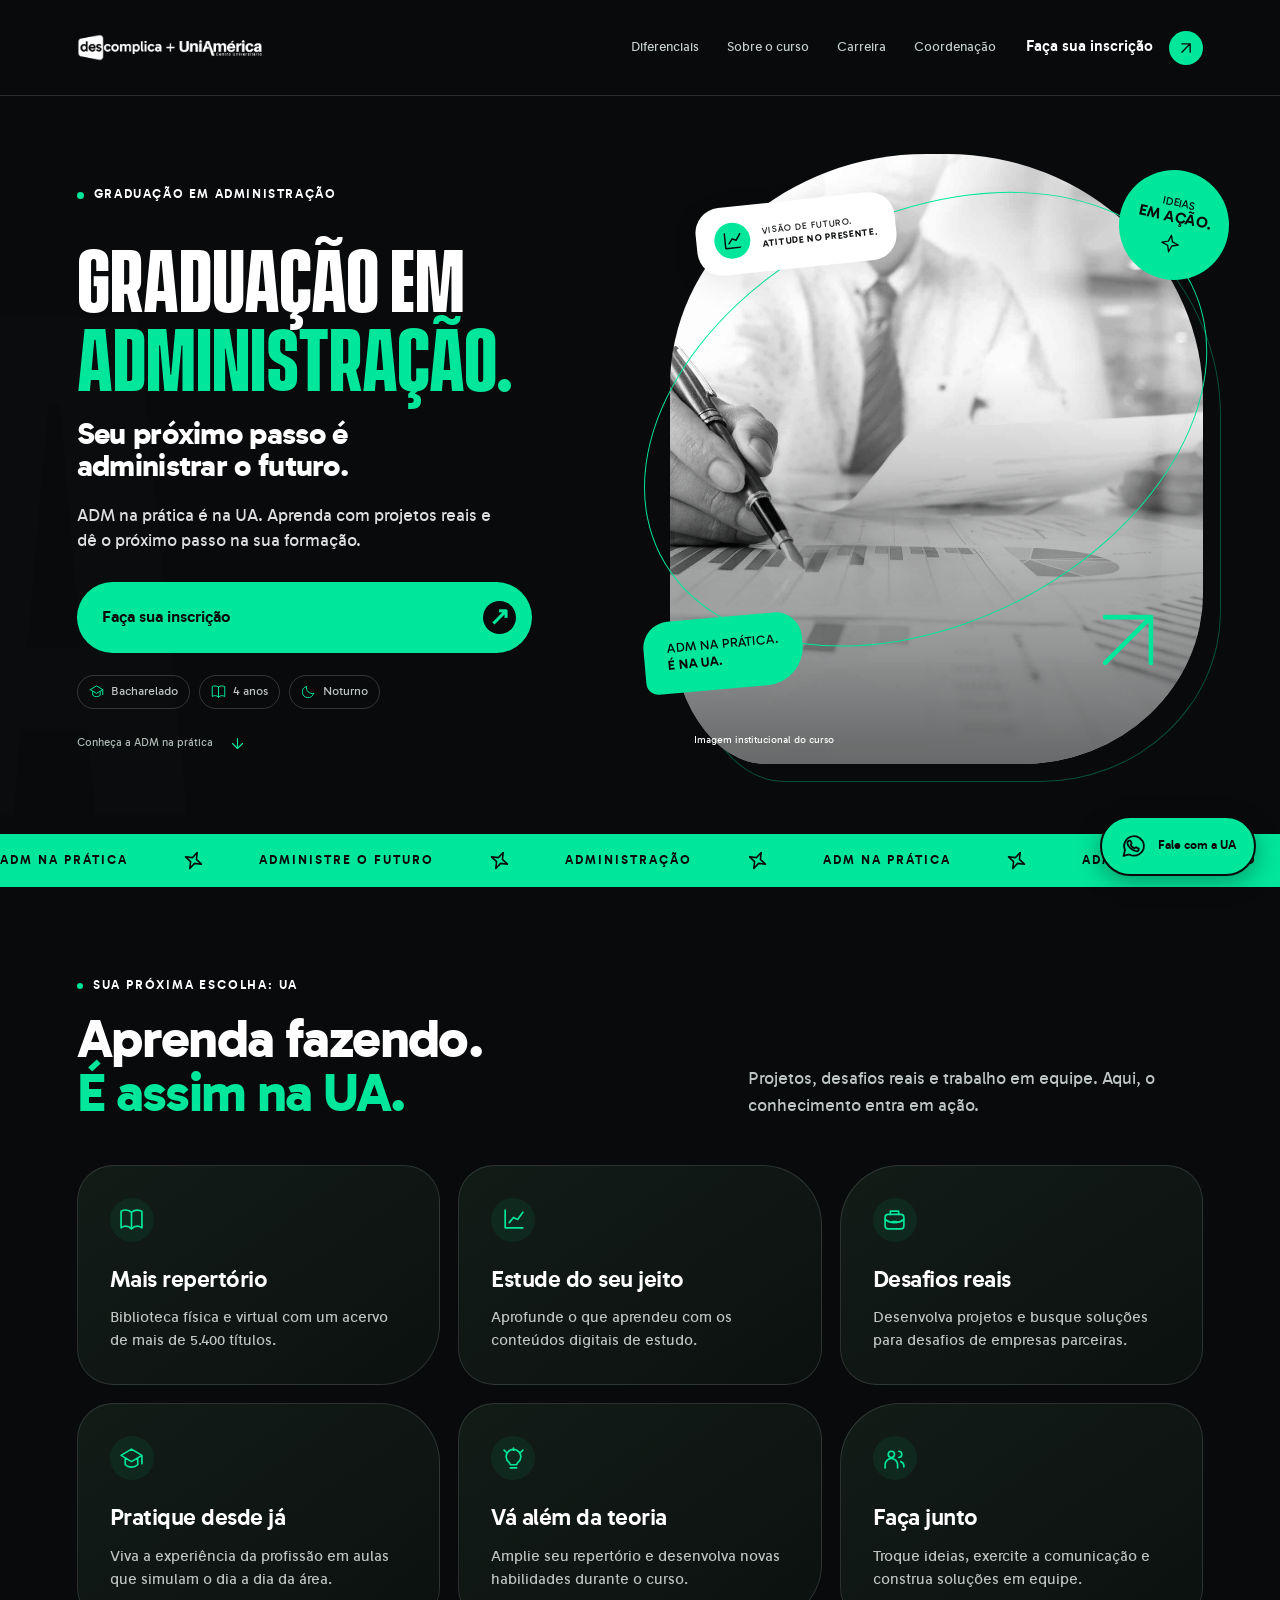
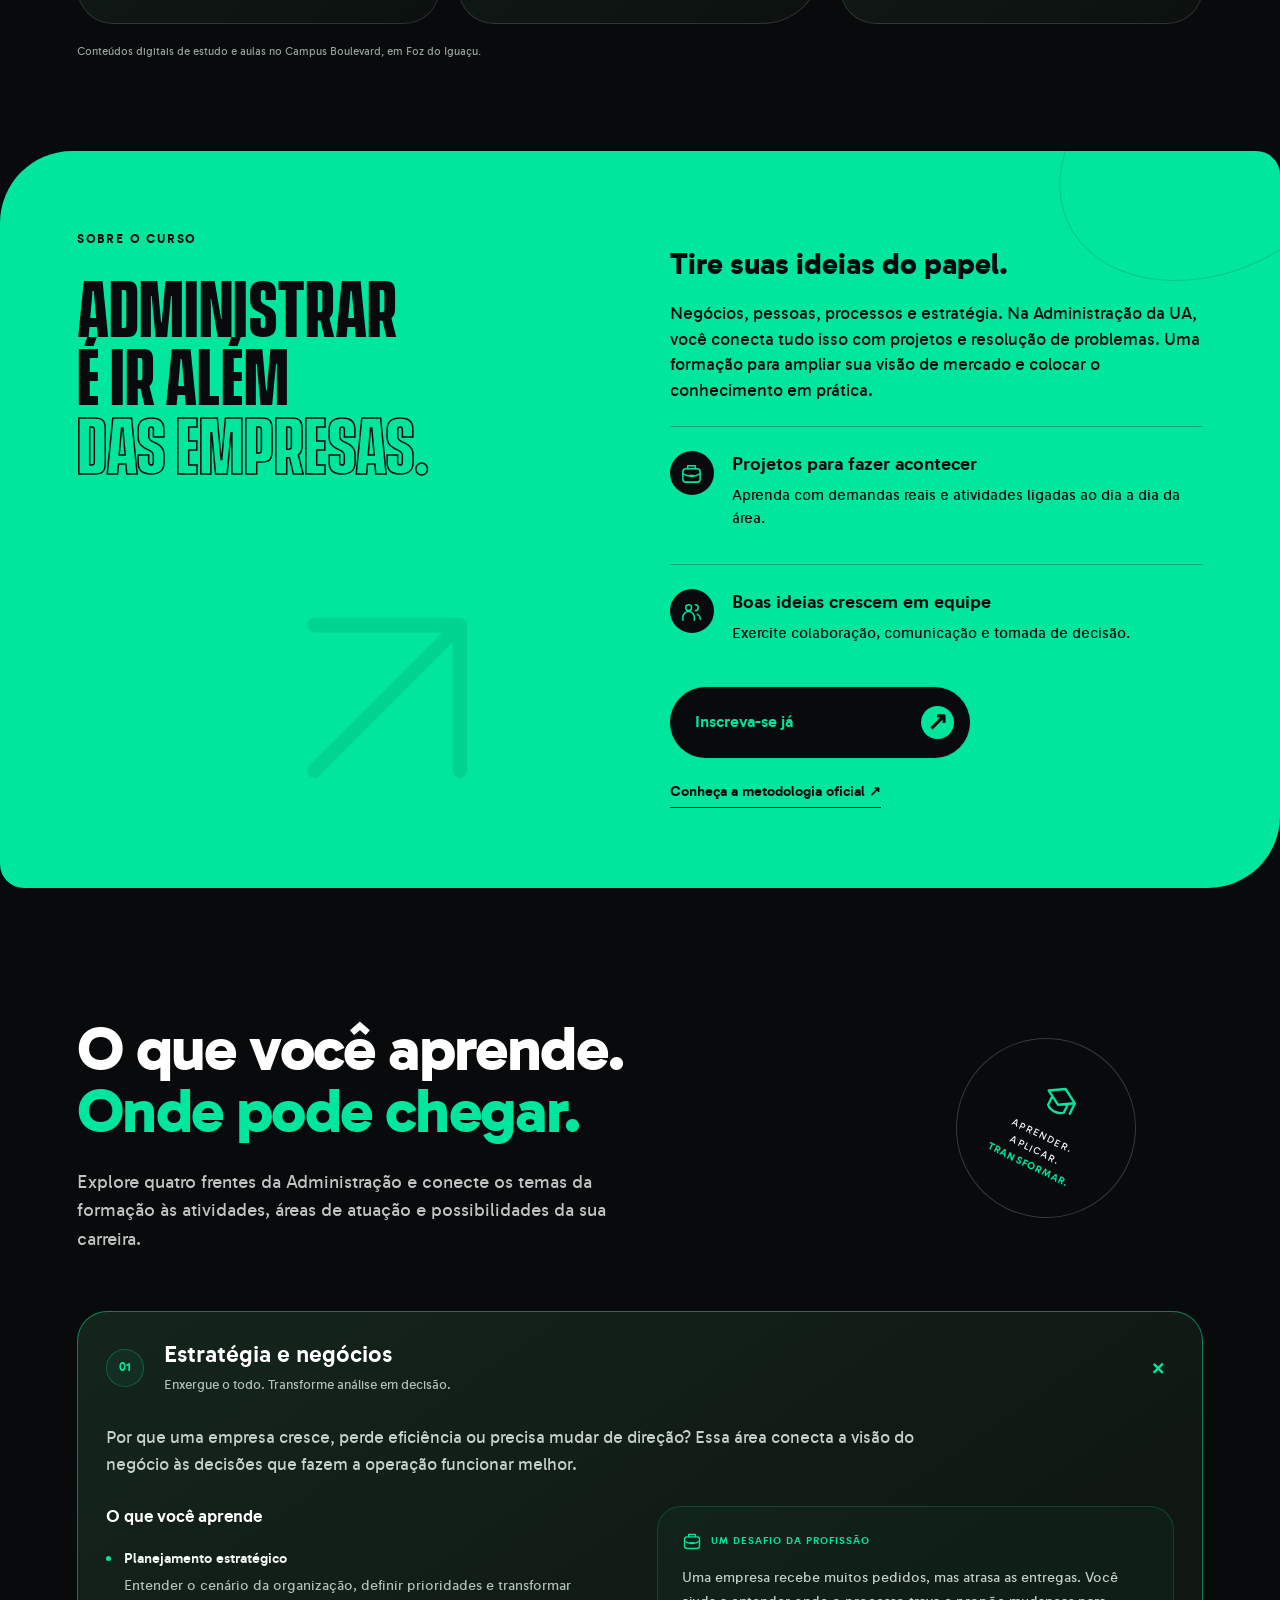
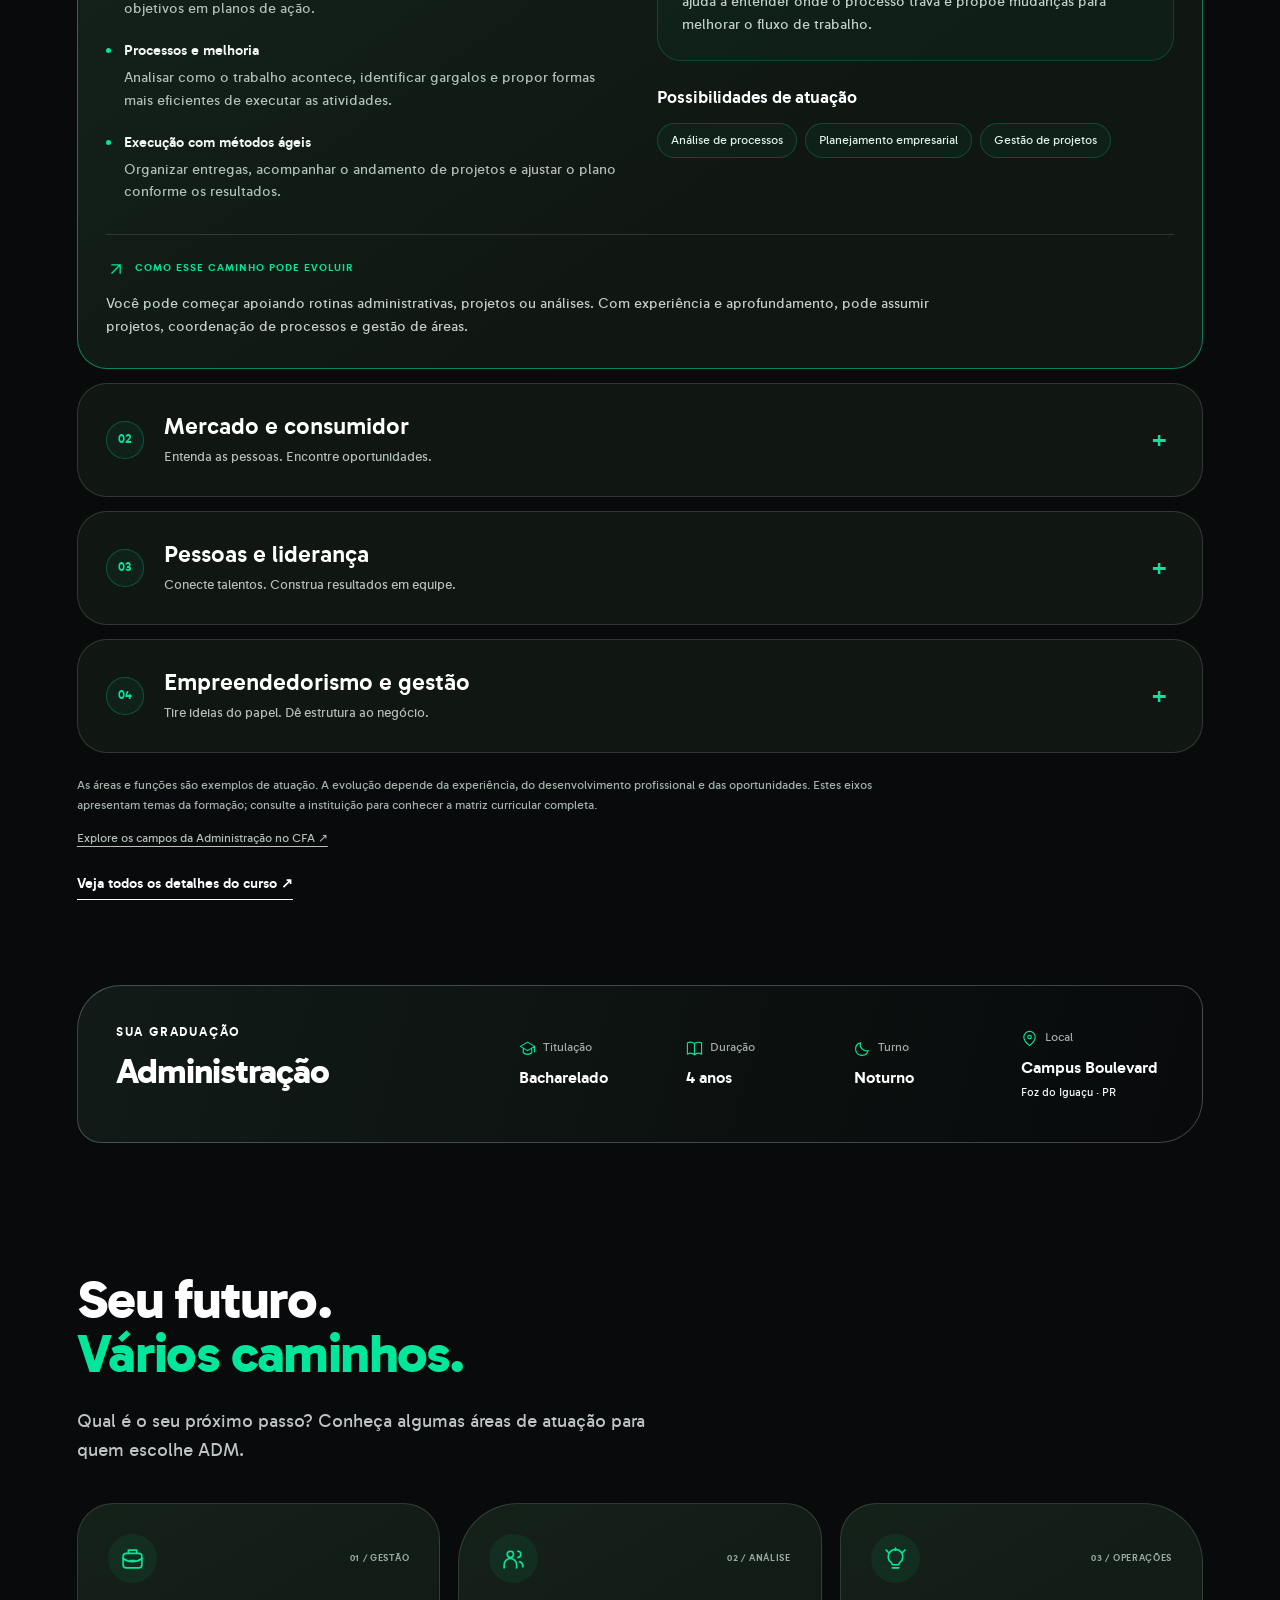
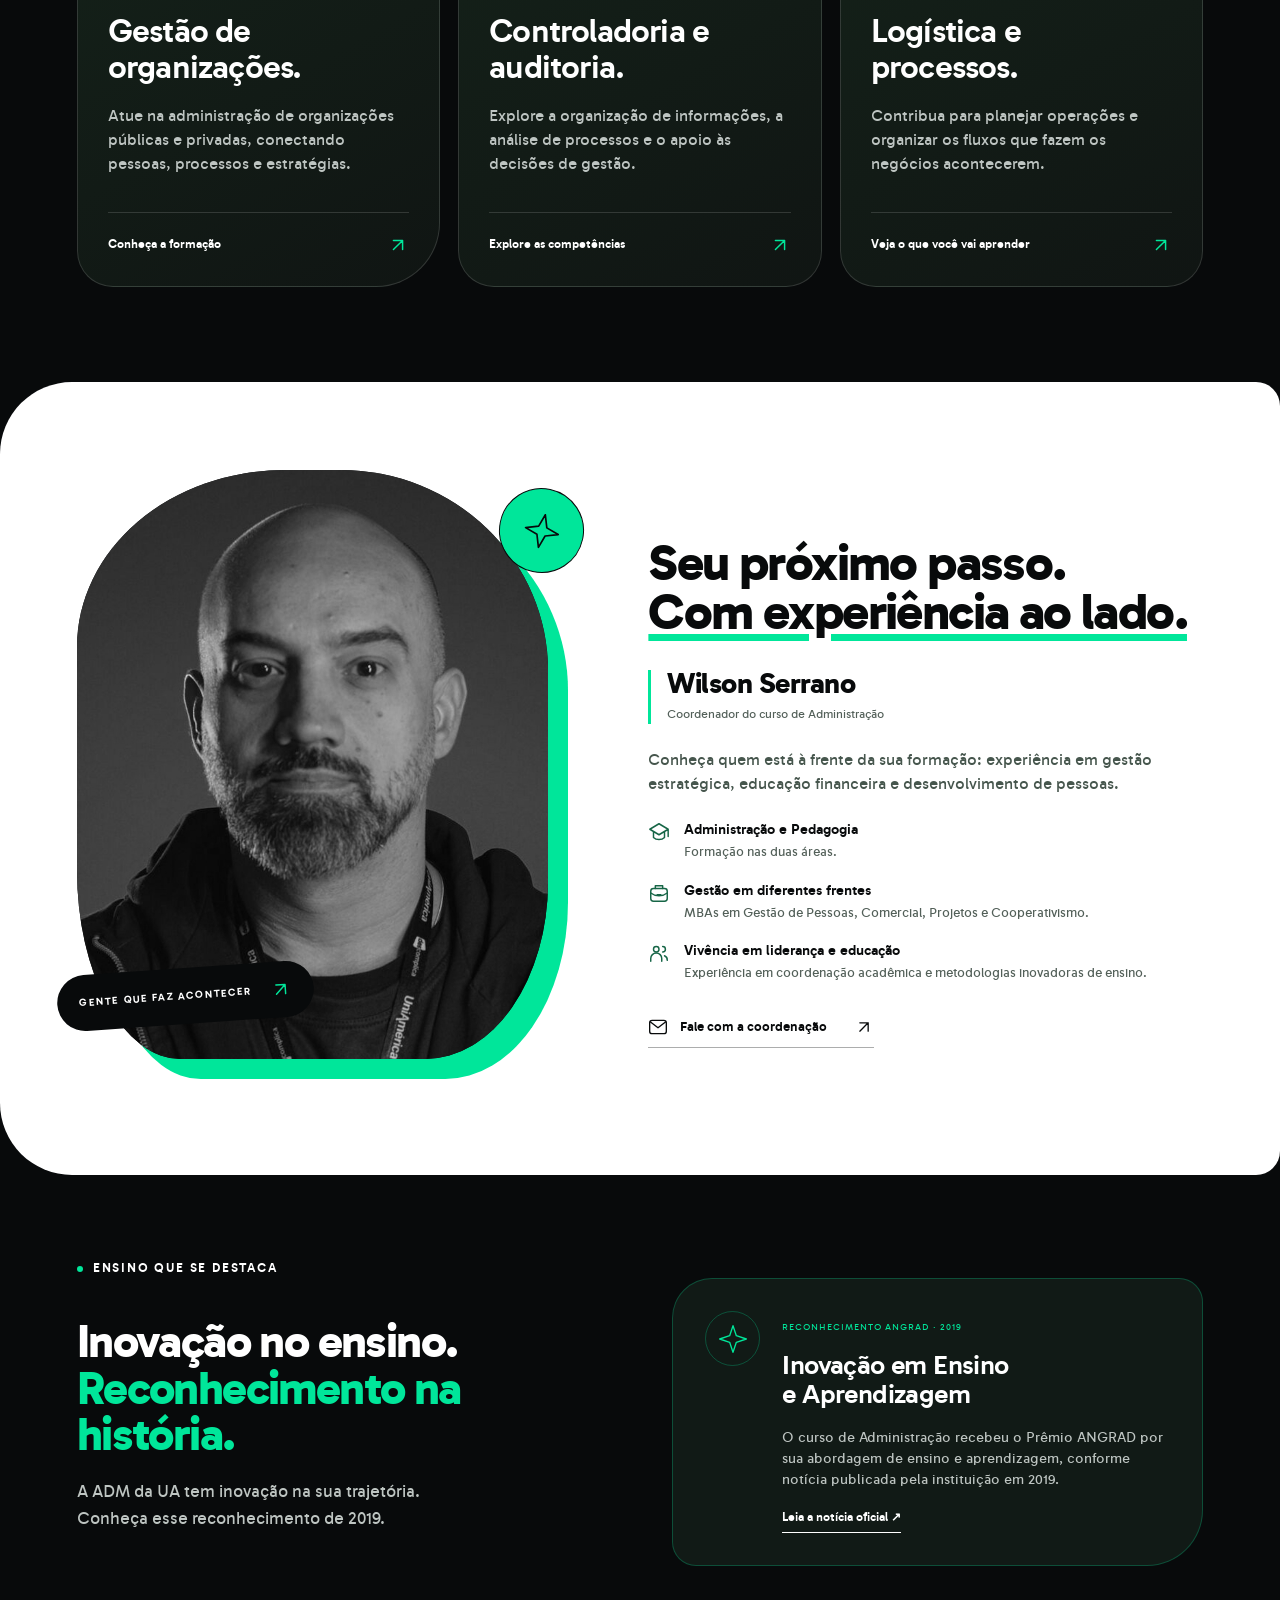
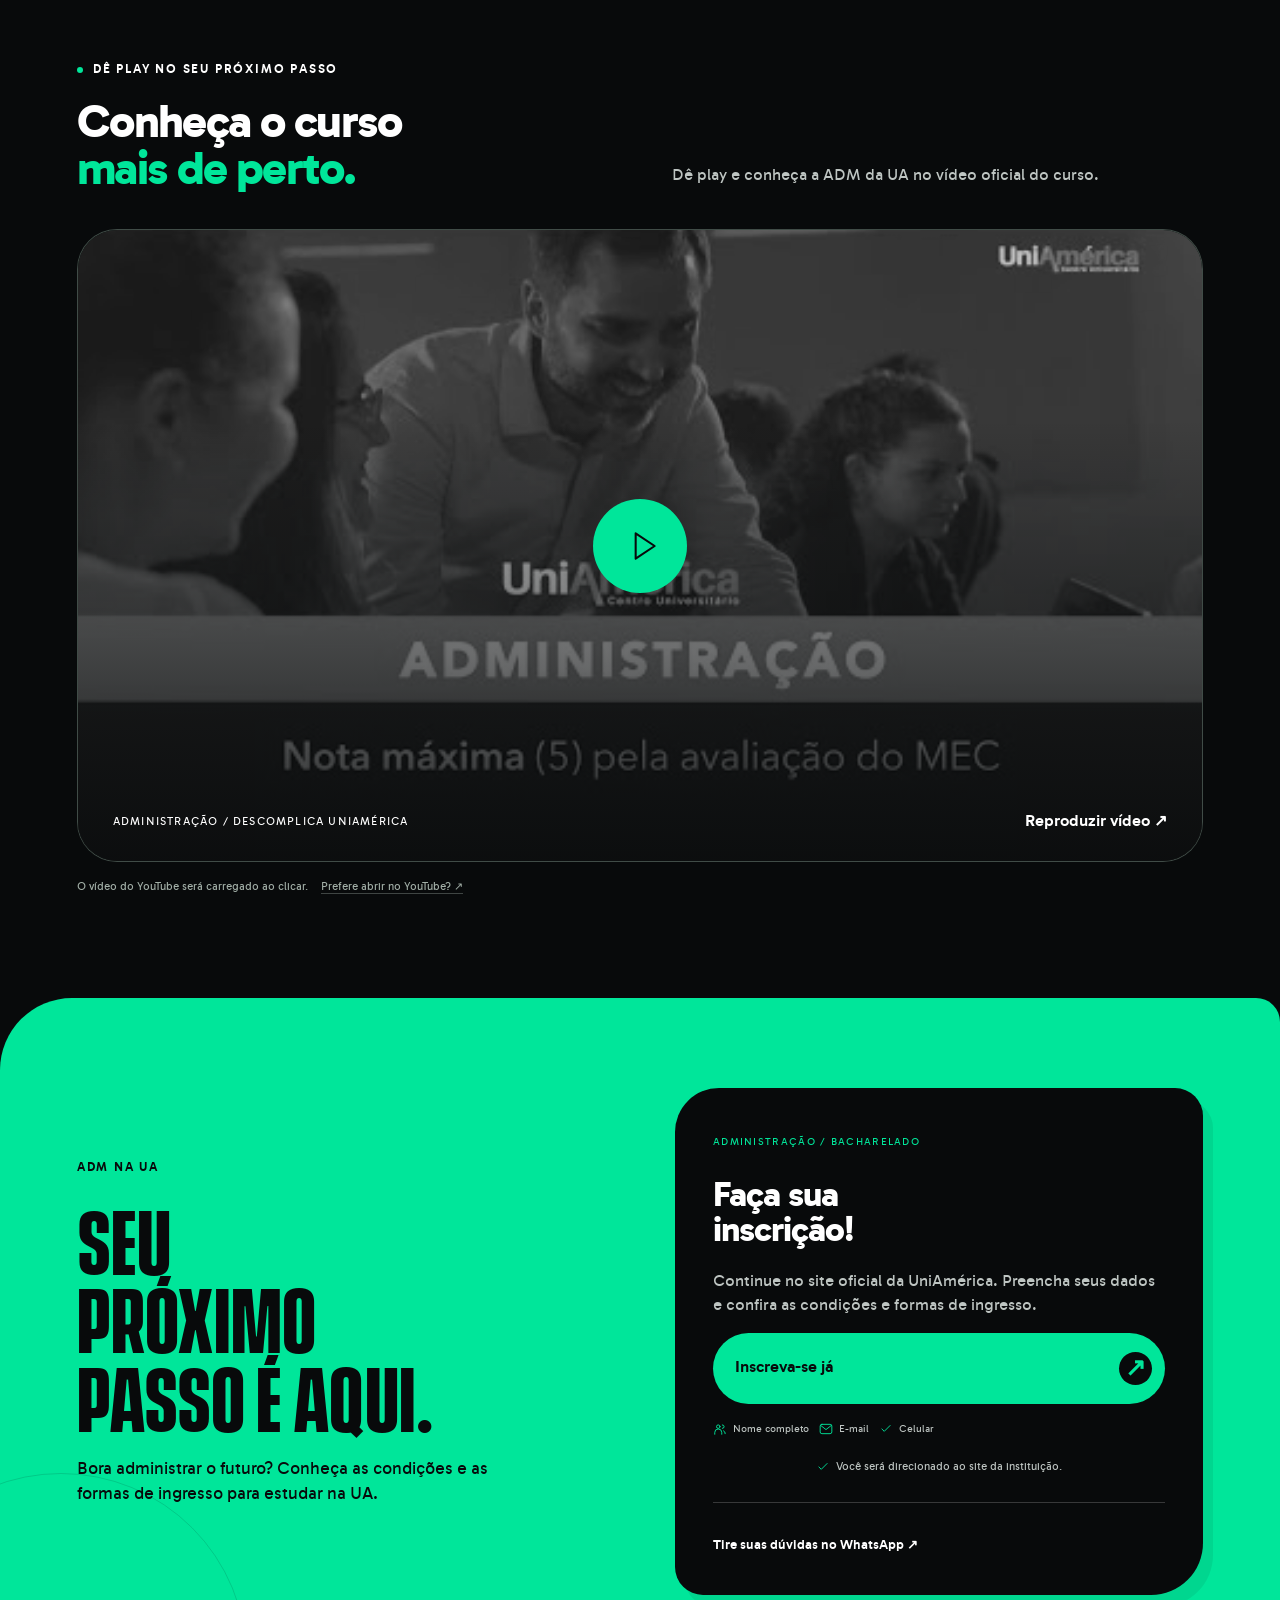
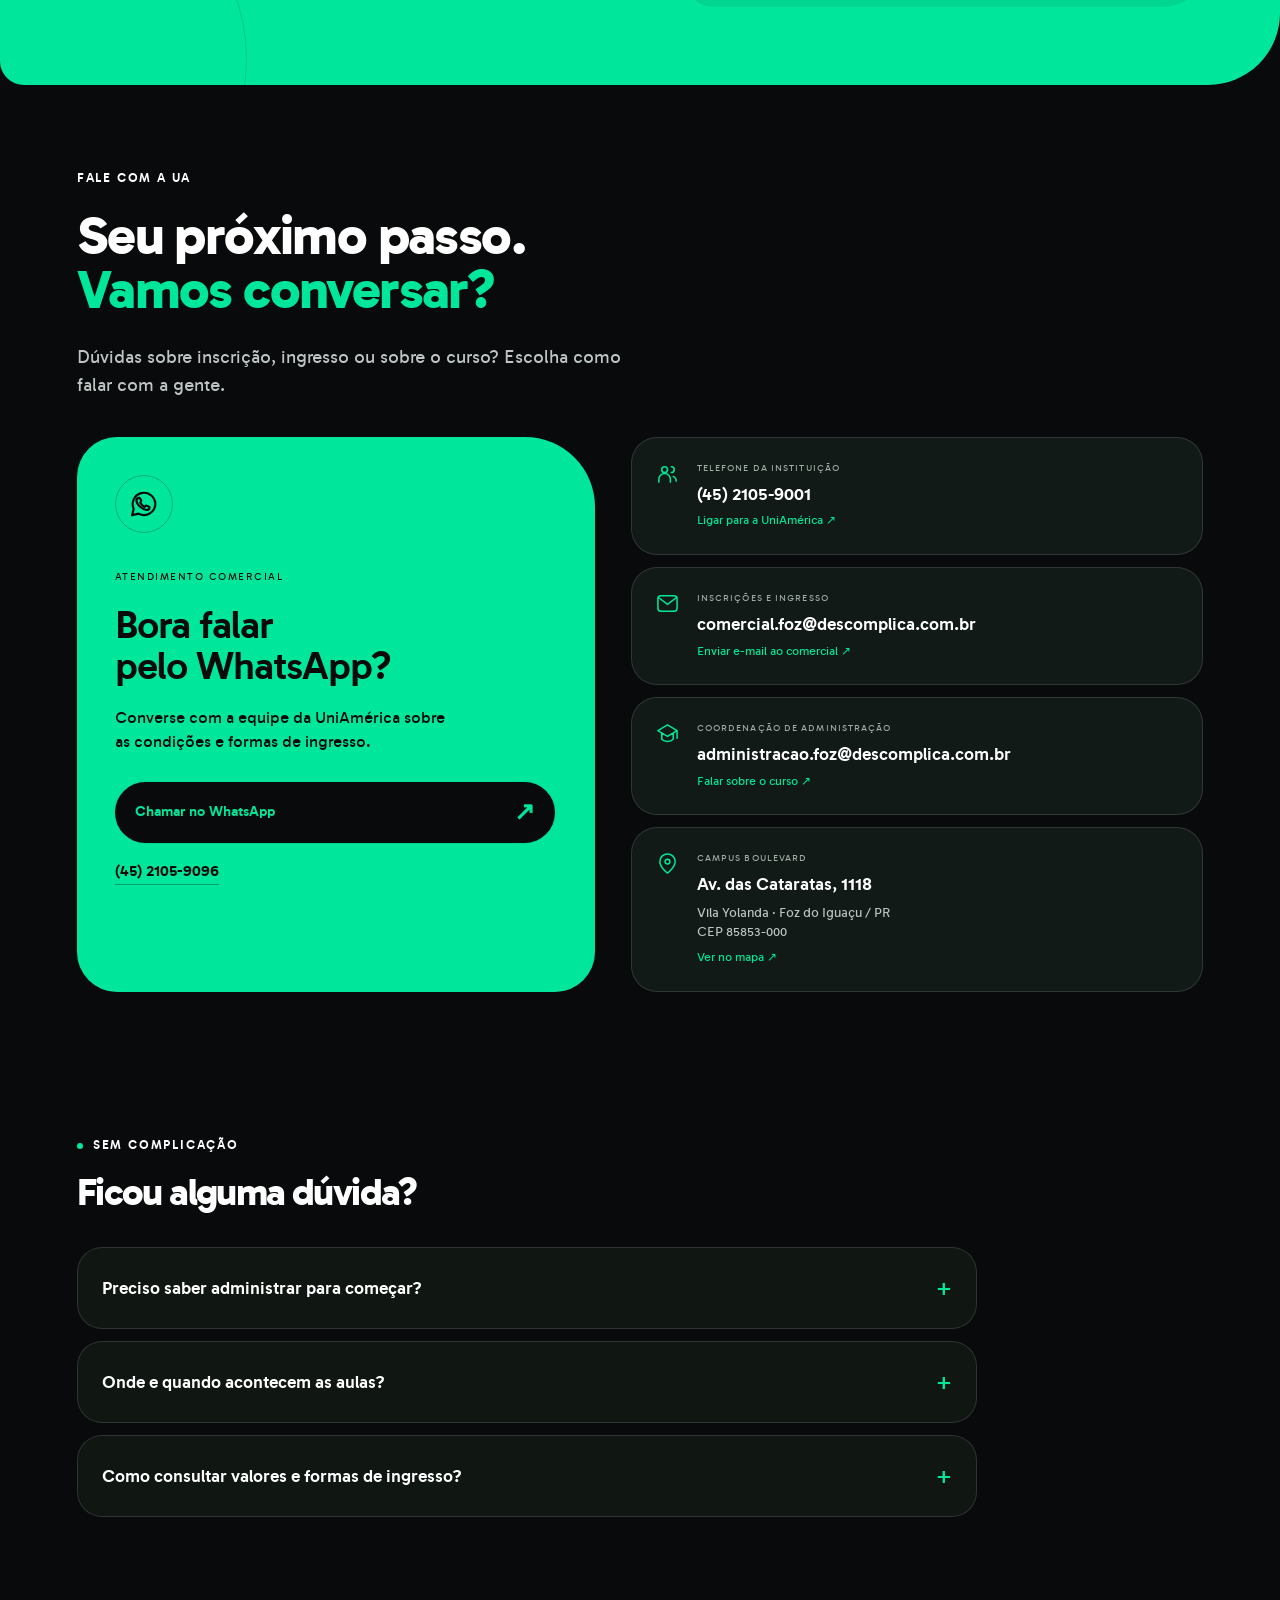
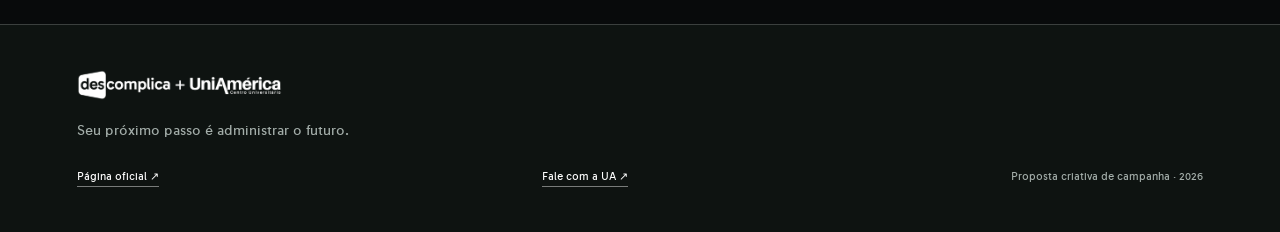
==== commit cb7019d8: "Detalhar aprendizado, aplicacoes e possibilidades de carreira em quatro areas" ====
--- a/index.html
+++ b/index.html
@@ -1,5 +1,5 @@
 <!doctype html>
-<html lang="pt-BR"><head><meta charset="utf-8"><meta name="viewport" content="width=device-width,initial-scale=1"><title>Administração | Descomplica UniAmérica</title><meta name="description" content="Seu próximo passo é administrar o futuro. Conheça o bacharelado em Administração da Descomplica UniAmérica."><link rel="stylesheet" href="style.css"><link rel="stylesheet" href="motion/scroll-reveal.css"><link rel="stylesheet" href="motion/kinetic-headline.css"><link rel="stylesheet" href="refinements.css"><link rel="stylesheet" href="draft.css"><link rel="stylesheet" href="fluid.css"><link rel="stylesheet" href="contact.css"></head><body><svg xmlns="http://www.w3.org/2000/svg" class="icon-library" aria-hidden="true"><defs><symbol id="i-arrow" viewBox="0 0 24 24"><path d="M7 17 17 7M7 7h10v10"/></symbol><symbol id="i-briefcase" viewBox="0 0 24 24"><rect x="3" y="7" width="18" height="14" rx="3"/><path d="M8 7V4h8v3M3 12c5 4 13 4 18 0M10 14h4"/></symbol><symbol id="i-users" viewBox="0 0 24 24"><circle cx="9" cy="8" r="3"/><path d="M3 21v-3a6 6 0 0 1 12 0v3M16 5a3 3 0 0 1 0 6M18 15a5 5 0 0 1 3 5"/></symbol><symbol id="i-bulb" viewBox="0 0 24 24"><path d="M8 16a7 7 0 1 1 8 0l-1 2H9l-1-2ZM9 21h6M12 2v2M3 4l2 2M19 6l2-2"/></symbol><symbol id="i-pin" viewBox="0 0 24 24"><path d="M20 10c0 6-8 12-8 12S4 16 4 10a8 8 0 1 1 16 0Z"/><circle cx="12" cy="10" r="2.5"/></symbol><symbol id="i-moon" viewBox="0 0 24 24"><path d="M20 15A9 9 0 0 1 9 4a9 9 0 1 0 11 11Z"/></symbol><symbol id="i-cap" viewBox="0 0 24 24"><path d="m2 9 10-6 10 6-10 6-10-6ZM6 12v6c3 3 9 3 12 0v-6M22 9v8"/></symbol><symbol id="i-check" viewBox="0 0 24 24"><path d="m5 12 4 4L19 6"/></symbol><symbol id="i-chart" viewBox="0 0 24 24"><path d="M4 3v17h17M8 15l4-5 4 2 5-7"/></symbol><symbol id="i-book" viewBox="0 0 24 24"><path d="M12 5v16M12 5C8 2 4 3 2 4v16c3-2 7-2 10 1 3-3 7-3 10-1V4c-3-1-6-2-10 1Z"/></symbol><symbol id="i-mail" viewBox="0 0 24 24"><rect x="2" y="4" width="20" height="16" rx="3"/><path d="m3 6 9 7 9-7"/></symbol><symbol id="i-pause" viewBox="0 0 24 24"><path d="M8 5v14M16 5v14"/></symbol><symbol id="i-play" viewBox="0 0 24 24"><path d="m8 4 12 8-12 8V4Z"/></symbol><symbol id="i-spark" viewBox="0 0 24 24"><path d="m12 2 2.5 7.5L22 12l-7.5 2.5L12 22l-2.5-7.5L2 12l7.5-2.5L12 2Z"/></symbol><symbol id="i-whatsapp" viewBox="0 0 24 24"><path d="M20.5 11.7a8.5 8.5 0 0 1-12.6 7.5L3 20.5l1.3-4.8A8.5 8.5 0 1 1 20.5 11.7Z"/><path d="M8.2 7.4c.3-.2.6-.1.8.3l.9 1.8c.1.3 0 .5-.3.8l-.5.5c.7 1.6 1.8 2.7 3.4 3.4l.6-.8c.2-.3.5-.3.8-.2l1.9.9c.3.1.4.4.3.7-.2 1.1-1 1.7-2 1.7-3.6-.3-7.8-4.2-7.8-7.3 0-.8.7-1.6 1.9-1.8Z"/></symbol></defs></svg><div class="reading-progress" aria-hidden="true"></div>
+<html lang="pt-BR"><head><meta charset="utf-8"><meta name="viewport" content="width=device-width,initial-scale=1"><title>Administração | Descomplica UniAmérica</title><meta name="description" content="Seu próximo passo é administrar o futuro. Conheça o bacharelado em Administração da Descomplica UniAmérica."><link rel="stylesheet" href="style.css"><link rel="stylesheet" href="motion/scroll-reveal.css"><link rel="stylesheet" href="motion/kinetic-headline.css"><link rel="stylesheet" href="refinements.css"><link rel="stylesheet" href="draft.css"><link rel="stylesheet" href="fluid.css"><link rel="stylesheet" href="contact.css"><link rel="stylesheet" href="career.css"></head><body><svg xmlns="http://www.w3.org/2000/svg" class="icon-library" aria-hidden="true"><defs><symbol id="i-arrow" viewBox="0 0 24 24"><path d="M7 17 17 7M7 7h10v10"/></symbol><symbol id="i-briefcase" viewBox="0 0 24 24"><rect x="3" y="7" width="18" height="14" rx="3"/><path d="M8 7V4h8v3M3 12c5 4 13 4 18 0M10 14h4"/></symbol><symbol id="i-users" viewBox="0 0 24 24"><circle cx="9" cy="8" r="3"/><path d="M3 21v-3a6 6 0 0 1 12 0v3M16 5a3 3 0 0 1 0 6M18 15a5 5 0 0 1 3 5"/></symbol><symbol id="i-bulb" viewBox="0 0 24 24"><path d="M8 16a7 7 0 1 1 8 0l-1 2H9l-1-2ZM9 21h6M12 2v2M3 4l2 2M19 6l2-2"/></symbol><symbol id="i-pin" viewBox="0 0 24 24"><path d="M20 10c0 6-8 12-8 12S4 16 4 10a8 8 0 1 1 16 0Z"/><circle cx="12" cy="10" r="2.5"/></symbol><symbol id="i-moon" viewBox="0 0 24 24"><path d="M20 15A9 9 0 0 1 9 4a9 9 0 1 0 11 11Z"/></symbol><symbol id="i-cap" viewBox="0 0 24 24"><path d="m2 9 10-6 10 6-10 6-10-6ZM6 12v6c3 3 9 3 12 0v-6M22 9v8"/></symbol><symbol id="i-check" viewBox="0 0 24 24"><path d="m5 12 4 4L19 6"/></symbol><symbol id="i-chart" viewBox="0 0 24 24"><path d="M4 3v17h17M8 15l4-5 4 2 5-7"/></symbol><symbol id="i-book" viewBox="0 0 24 24"><path d="M12 5v16M12 5C8 2 4 3 2 4v16c3-2 7-2 10 1 3-3 7-3 10-1V4c-3-1-6-2-10 1Z"/></symbol><symbol id="i-mail" viewBox="0 0 24 24"><rect x="2" y="4" width="20" height="16" rx="3"/><path d="m3 6 9 7 9-7"/></symbol><symbol id="i-pause" viewBox="0 0 24 24"><path d="M8 5v14M16 5v14"/></symbol><symbol id="i-play" viewBox="0 0 24 24"><path d="m8 4 12 8-12 8V4Z"/></symbol><symbol id="i-spark" viewBox="0 0 24 24"><path d="m12 2 2.5 7.5L22 12l-7.5 2.5L12 22l-2.5-7.5L2 12l7.5-2.5L12 2Z"/></symbol><symbol id="i-whatsapp" viewBox="0 0 24 24"><path d="M20.5 11.7a8.5 8.5 0 0 1-12.6 7.5L3 20.5l1.3-4.8A8.5 8.5 0 1 1 20.5 11.7Z"/><path d="M8.2 7.4c.3-.2.6-.1.8.3l.9 1.8c.1.3 0 .5-.3.8l-.5.5c.7 1.6 1.8 2.7 3.4 3.4l.6-.8c.2-.3.5-.3.8-.2l1.9.9c.3.1.4.4.3.7-.2 1.1-1 1.7-2 1.7-3.6-.3-7.8-4.2-7.8-7.3 0-.8.7-1.6 1.9-1.8Z"/></symbol></defs></svg><div class="reading-progress" aria-hidden="true"></div>
 <header><a href="#inicio" aria-label="Descomplica UniAmérica — início"><img src="assets/logo.png" alt="Descomplica UniAmérica" width="186"></a><nav aria-label="Navegação principal"><a href="#diferenciais">Diferenciais</a><a href="#sobre">Sobre o curso</a><a href="#possibilidades">Carreira</a><a href="#coordenador">Coordenação</a></nav><div class="header-actions"><a class="header-link" href="#proximo-passo">Faça sua inscrição <svg class="icon " aria-hidden="true"><use href="#i-arrow"></use></svg></a></div></header>
 <main id="inicio"><section class="hero"><div class="hero-copy"><div class="eyebrow"><span class="dot"></span> GRADUAÇÃO EM ADMINISTRAÇÃO</div><h1 class="course-headline">GRADUAÇÃO EM <br><span>ADMINISTRAÇÃO.</span></h1><p class="hero-claim">Seu próximo passo é<br>administrar o futuro.</p><p>ADM na prática é na UA. Aprenda com projetos reais e dê o próximo passo na sua formação.</p><a class="button magnetic" data-magnet-strength="0.04" href="#proximo-passo">Faça sua inscrição <span>↗</span></a><div class="hero-meta"><span><svg class="icon " aria-hidden="true"><use href="#i-cap"></use></svg> Bacharelado</span><span><svg class="icon " aria-hidden="true"><use href="#i-book"></use></svg> 4 anos</span><span><svg class="icon " aria-hidden="true"><use href="#i-moon"></use></svg> Noturno</span></div><a href="#diferenciais" class="scroll-cue"><span>Conheça a ADM na prática</span><svg class="icon " aria-hidden="true"><use href="#i-arrow"></use></svg></a></div><div class="hero-art"><div class="art-grid" aria-hidden="true"></div><img src="assets/administracao.jpg" alt="Profissional em um ambiente de gestão e negócios"><div class="orbit"></div><div class="art-tag">ADM NA PRÁTICA.<br><b data-kinetic data-kinetic-anim="rise">É NA UA.</b></div><div class="arrow-art"><svg class="icon " aria-hidden="true"><use href="#i-arrow"></use></svg></div><div class="art-stamp">IDEIAS<br><strong>EM AÇÃO.</strong><svg class="icon " aria-hidden="true"><use href="#i-spark"></use></svg></div><div class="floating-note"><svg class="icon " aria-hidden="true"><use href="#i-chart"></use></svg><span>VISÃO DE FUTURO.<br><b>ATITUDE NO PRESENTE.</b></span></div><span class="photo-note">Imagem institucional do curso</span></div></section>
 <div class="ticker" aria-hidden="true"><div class="ticker-track"><div class="ticker-set"><div class="ticker-unit"><span>ADM NA PRÁTICA</span><svg class="icon" aria-hidden="true"><use href="#i-spark"></use></svg><span>ADMINISTRE O FUTURO</span><svg class="icon" aria-hidden="true"><use href="#i-spark"></use></svg><span>ADMINISTRAÇÃO</span><svg class="icon" aria-hidden="true"><use href="#i-spark"></use></svg></div><div class="ticker-unit"><span>ADM NA PRÁTICA</span><svg class="icon" aria-hidden="true"><use href="#i-spark"></use></svg><span>ADMINISTRE O FUTURO</span><svg class="icon" aria-hidden="true"><use href="#i-spark"></use></svg><span>ADMINISTRAÇÃO</span><svg class="icon" aria-hidden="true"><use href="#i-spark"></use></svg></div><div class="ticker-unit"><span>ADM NA PRÁTICA</span><svg class="icon" aria-hidden="true"><use href="#i-spark"></use></svg><span>ADMINISTRE O FUTURO</span><svg class="icon" aria-hidden="true"><use href="#i-spark"></use></svg><span>ADMINISTRAÇÃO</span><svg class="icon" aria-hidden="true"><use href="#i-spark"></use></svg></div><div class="ticker-unit"><span>ADM NA PRÁTICA</span><svg class="icon" aria-hidden="true"><use href="#i-spark"></use></svg><span>ADMINISTRE O FUTURO</span><svg class="icon" aria-hidden="true"><use href="#i-spark"></use></svg><span>ADMINISTRAÇÃO</span><svg class="icon" aria-hidden="true"><use href="#i-spark"></use></svg></div></div><div class="ticker-set"><div class="ticker-unit"><span>ADM NA PRÁTICA</span><svg class="icon" aria-hidden="true"><use href="#i-spark"></use></svg><span>ADMINISTRE O FUTURO</span><svg class="icon" aria-hidden="true"><use href="#i-spark"></use></svg><span>ADMINISTRAÇÃO</span><svg class="icon" aria-hidden="true"><use href="#i-spark"></use></svg></div><div class="ticker-unit"><span>ADM NA PRÁTICA</span><svg class="icon" aria-hidden="true"><use href="#i-spark"></use></svg><span>ADMINISTRE O FUTURO</span><svg class="icon" aria-hidden="true"><use href="#i-spark"></use></svg><span>ADMINISTRAÇÃO</span><svg class="icon" aria-hidden="true"><use href="#i-spark"></use></svg></div><div class="ticker-unit"><span>ADM NA PRÁTICA</span><svg class="icon" aria-hidden="true"><use href="#i-spark"></use></svg><span>ADMINISTRE O FUTURO</span><svg class="icon" aria-hidden="true"><use href="#i-spark"></use></svg><span>ADMINISTRAÇÃO</span><svg class="icon" aria-hidden="true"><use href="#i-spark"></use></svg></div><div class="ticker-unit"><span>ADM NA PRÁTICA</span><svg class="icon" aria-hidden="true"><use href="#i-spark"></use></svg><span>ADMINISTRE O FUTURO</span><svg class="icon" aria-hidden="true"><use href="#i-spark"></use></svg><span>ADMINISTRAÇÃO</span><svg class="icon" aria-hidden="true"><use href="#i-spark"></use></svg></div></div></div></div>
@@ -11,7 +11,7 @@
 
 <section class="benefits wrap" id="diferenciais"><div class="benefits-heading"><div><div class="eyebrow">SUA PRÓXIMA ESCOLHA: UA</div><h2>Aprenda fazendo.<br><span>É assim na UA.</span></h2></div><p class="section-lead">Projetos, desafios reais e trabalho em equipe. Aqui, o conhecimento entra em ação.</p></div><div class="benefits-grid"><article class="benefit" data-reveal="up" data-reveal-delay="0"><span class="icon-tile"><svg class="icon" aria-hidden="true"><use href="#i-book"></use></svg></span><h3>Mais repertório</h3><p>Biblioteca física e virtual com um acervo de mais de 5.400 títulos.</p></article><article class="benefit" data-reveal="up" data-reveal-delay="60"><span class="icon-tile"><svg class="icon" aria-hidden="true"><use href="#i-chart"></use></svg></span><h3>Estude do seu jeito</h3><p>Aprofunde o que aprendeu com os conteúdos digitais de estudo.</p></article><article class="benefit" data-reveal="up" data-reveal-delay="120"><span class="icon-tile"><svg class="icon" aria-hidden="true"><use href="#i-briefcase"></use></svg></span><h3>Desafios reais</h3><p>Desenvolva projetos e busque soluções para desafios de empresas parceiras.</p></article><article class="benefit" data-reveal="up" data-reveal-delay="0"><span class="icon-tile"><svg class="icon" aria-hidden="true"><use href="#i-cap"></use></svg></span><h3>Pratique desde já</h3><p>Viva a experiência da profissão em aulas que simulam o dia a dia da área.</p></article><article class="benefit" data-reveal="up" data-reveal-delay="60"><span class="icon-tile"><svg class="icon" aria-hidden="true"><use href="#i-bulb"></use></svg></span><h3>Vá além da teoria</h3><p>Amplie seu repertório e desenvolva novas habilidades durante o curso.</p></article><article class="benefit" data-reveal="up" data-reveal-delay="120"><span class="icon-tile"><svg class="icon" aria-hidden="true"><use href="#i-users"></use></svg></span><h3>Faça junto</h3><p>Troque ideias, exercite a comunicação e construa soluções em equipe.</p></article></div><p class="digital-note">Conteúdos digitais de estudo e aulas no Campus Boulevard, em Foz do Iguaçu.</p></section>
 <section class="practice" id="sobre"><div class="wrap practice-grid"><div class="practice-watermark" aria-hidden="true"><svg class="icon " aria-hidden="true"><use href="#i-arrow"></use></svg></div><div data-reveal><div class="eyebrow">SOBRE O CURSO</div><h2>ADMINISTRAR<br>É IR ALÉM<br><span>DAS EMPRESAS.</span></h2></div><div class="practice-copy" data-reveal data-reveal-delay="60"><p class="big-copy">Tire suas ideias do papel.</p><p>Negócios, pessoas, processos e estratégia. Na Administração da UA, você conecta tudo isso com projetos e resolução de problemas. Uma formação para ampliar sua visão de mercado e colocar o conhecimento em prática.</p><div class="practice-item"><span class="practice-icon"><svg class="icon " aria-hidden="true"><use href="#i-briefcase"></use></svg></span><div><h3>Projetos para fazer acontecer</h3><p>Aprenda com demandas reais e atividades ligadas ao dia a dia da área.</p></div></div><div class="practice-item"><span class="practice-icon"><svg class="icon " aria-hidden="true"><use href="#i-users"></use></svg></span><div><h3>Boas ideias crescem em equipe</h3><p>Exercite colaboração, comunicação e tomada de decisão.</p></div></div><a class="button about-cta" href="#proximo-passo">Inscreva-se já <span>↗</span></a><a class="text-link" href="https://uniamerica.br/metodologia/" target="_blank" rel="noopener">Conheça a metodologia oficial ↗</a></div></div></section>
-<section class="learn wrap" id="aprender"><div class="section-heading" data-reveal><div><div class="eyebrow">CONHECIMENTO QUE VIRA AÇÃO</div><h2>Da estratégia<br><span>à prática.</span></h2><p class="section-lead">Estratégia, liderança e inovação: conheça alguns temas que você vai estudar.</p></div><div class="learning-seal"><svg class="icon " aria-hidden="true"><use href="#i-cap"></use></svg><span>APRENDER.<br>APLICAR.<br><strong>TRANSFORMAR.</strong></span></div></div><div class="subjects"><details open><summary><span>01</span> Estratégia e negócios <b>+</b></summary><p>Diagnóstico e planejamento estratégico, análise e redesenho de processos e implantação de estratégias com métodos ágeis.</p></details><details><summary><span>02</span> Mercado e consumidor <b>+</b></summary><p>Análise do comportamento do consumidor, planejamento promocional e propostas de produtos e serviços.</p></details><details><summary><span>03</span> Pessoas e liderança <b>+</b></summary><p>Liderança de equipes, habilidades socioemocionais, comunicação e solução de conflitos.</p></details><details><summary><span>04</span> Empreendedorismo e gestão <b>+</b></summary><p>Empreendedorismo e inovação, inteligência financeira e metodologias ágeis para gestão de projetos.</p></details></div><a class="text-link" href="https://uniamerica.br/graduacao/administracao" target="_blank" rel="noopener">Veja todos os detalhes do curso ↗</a></section>
+<section class="learn wrap" id="aprender"><div class="section-heading" data-reveal><div><div class="eyebrow">CONHECIMENTO QUE VIRA AÇÃO</div><h2>O que você aprende.<br><span>Onde pode chegar.</span></h2><p class="section-lead">Explore quatro frentes da Administração e conecte os temas da formação às atividades, áreas de atuação e possibilidades da sua carreira.</p></div><div class="learning-seal"><svg class="icon " aria-hidden="true"><use href="#i-cap"></use></svg><span>APRENDER.<br>APLICAR.<br><strong>TRANSFORMAR.</strong></span></div></div><div class="subjects career-subjects"><details open><summary><span class="subject-number">01</span><span class="subject-heading"><strong>Estratégia e negócios</strong><small>Enxergue o todo. Transforme análise em decisão.</small></span><b aria-hidden="true">+</b></summary><div class="career-panel"><p class="career-intro">Por que uma empresa cresce, perde eficiência ou precisa mudar de direção? Essa área conecta a visão do negócio às decisões que fazem a operação funcionar melhor.</p><div class="career-columns"><div class="career-skills"><h3>O que você aprende</h3><ul><li><strong>Planejamento estratégico</strong><span>Entender o cenário da organização, definir prioridades e transformar objetivos em planos de ação.</span></li><li><strong>Processos e melhoria</strong><span>Analisar como o trabalho acontece, identificar gargalos e propor formas mais eficientes de executar as atividades.</span></li><li><strong>Execução com métodos ágeis</strong><span>Organizar entregas, acompanhar o andamento de projetos e ajustar o plano conforme os resultados.</span></li></ul></div><div class="career-application"><div class="career-example"><span class="career-label"><svg class="icon" aria-hidden="true"><use href="#i-briefcase"></use></svg> UM DESAFIO DA PROFISSÃO</span><p>Uma empresa recebe muitos pedidos, mas atrasa as entregas. Você ajuda a entender onde o processo trava e propõe mudanças para melhorar o fluxo de trabalho.</p></div><div class="career-options"><h3>Possibilidades de atuação</h3><div class="career-tags"><span>Análise de processos</span><span>Planejamento empresarial</span><span>Gestão de projetos</span></div></div></div></div><div class="career-path"><span class="career-label"><svg class="icon" aria-hidden="true"><use href="#i-arrow"></use></svg> COMO ESSE CAMINHO PODE EVOLUIR</span><p>Você pode começar apoiando rotinas administrativas, projetos ou análises. Com experiência e aprofundamento, pode assumir projetos, coordenação de processos e gestão de áreas.</p></div></div></details><details><summary><span class="subject-number">02</span><span class="subject-heading"><strong>Mercado e consumidor</strong><small>Entenda as pessoas. Encontre oportunidades.</small></span><b aria-hidden="true">+</b></summary><div class="career-panel"><p class="career-intro">O que faz alguém escolher uma marca, um produto ou um serviço? Aqui, o olhar da Administração se volta ao cliente e às decisões que conectam a empresa ao mercado.</p><div class="career-columns"><div class="career-skills"><h3>O que você aprende</h3><ul><li><strong>Comportamento do consumidor</strong><span>Analisar necessidades, hábitos e critérios de escolha para compreender melhor o público.</span></li><li><strong>Planejamento promocional</strong><span>Relacionar objetivos do negócio, público e ações de divulgação em uma proposta organizada.</span></li><li><strong>Produtos e serviços</strong><span>Construir propostas de valor e pensar em soluções alinhadas ao que o consumidor procura.</span></li></ul></div><div class="career-application"><div class="career-example"><span class="career-label"><svg class="icon" aria-hidden="true"><use href="#i-briefcase"></use></svg> UM DESAFIO DA PROFISSÃO</span><p>Uma loja quer lançar um novo serviço. Você ajuda a estudar o público, avaliar a proposta e planejar ações para apresentar a novidade ao mercado.</p></div><div class="career-options"><h3>Possibilidades de atuação</h3><div class="career-tags"><span>Análise de mercado</span><span>Planejamento de marketing</span><span>Gestão comercial</span></div></div></div></div><div class="career-path"><span class="career-label"><svg class="icon" aria-hidden="true"><use href="#i-arrow"></use></svg> COMO ESSE CAMINHO PODE EVOLUIR</span><p>Experiências em atendimento, vendas, pesquisa ou apoio ao marketing ajudam a conhecer o cliente. A trajetória pode avançar para análise, planejamento e coordenação comercial ou de marketing.</p></div></div></details><details><summary><span class="subject-number">03</span><span class="subject-heading"><strong>Pessoas e liderança</strong><small>Conecte talentos. Construa resultados em equipe.</small></span><b aria-hidden="true">+</b></summary><div class="career-panel"><p class="career-intro">Empresas são feitas de pessoas. Esta frente aproxima você dos desafios de comunicação, colaboração e liderança que aparecem quando uma equipe precisa trabalhar na mesma direção.</p><div class="career-columns"><div class="career-skills"><h3>O que você aprende</h3><ul><li><strong>Liderança de equipes</strong><span>Compreender como orientar pessoas, organizar responsabilidades e alinhar esforços em torno de objetivos.</span></li><li><strong>Comunicação e habilidades socioemocionais</strong><span>Desenvolver escuta, colaboração e formas mais claras de se comunicar no ambiente profissional.</span></li><li><strong>Solução de conflitos</strong><span>Analisar diferentes pontos de vista e buscar caminhos de diálogo para lidar com divergências no trabalho.</span></li></ul></div><div class="career-application"><div class="career-example"><span class="career-label"><svg class="icon" aria-hidden="true"><use href="#i-briefcase"></use></svg> UM DESAFIO DA PROFISSÃO</span><p>Uma equipe está com dificuldades para dividir tarefas e cumprir combinados. Você ajuda a esclarecer responsabilidades e construir uma comunicação mais organizada.</p></div><div class="career-options"><h3>Possibilidades de atuação</h3><div class="career-tags"><span>Recursos humanos</span><span>Desenvolvimento de pessoas</span><span>Liderança de equipes</span></div></div></div></div><div class="career-path"><span class="career-label"><svg class="icon" aria-hidden="true"><use href="#i-arrow"></use></svg> COMO ESSE CAMINHO PODE EVOLUIR</span><p>Você pode explorar estágios e funções de apoio em RH ou em equipes administrativas. Com vivência e formação contínua, pode aprofundar sua atuação em desenvolvimento de pessoas, coordenação e gestão.</p></div></div></details><details><summary><span class="subject-number">04</span><span class="subject-heading"><strong>Empreendedorismo e gestão</strong><small>Tire ideias do papel. Dê estrutura ao negócio.</small></span><b aria-hidden="true">+</b></summary><div class="career-panel"><p class="career-intro">Uma boa ideia precisa de organização para se tornar um negócio. Essa área aproxima inovação, decisões financeiras e gestão de projetos para pensar como uma iniciativa pode sair do papel e se sustentar.</p><div class="career-columns"><div class="career-skills"><h3>O que você aprende</h3><ul><li><strong>Empreendedorismo e inovação</strong><span>Identificar oportunidades e pensar em propostas de negócio que respondam a problemas e necessidades.</span></li><li><strong>Inteligência financeira</strong><span>Compreender informações financeiras para apoiar escolhas sobre recursos, custos e prioridades.</span></li><li><strong>Gestão de projetos</strong><span>Planejar atividades e acompanhar a execução de iniciativas com apoio de metodologias ágeis.</span></li></ul></div><div class="career-application"><div class="career-example"><span class="career-label"><svg class="icon" aria-hidden="true"><use href="#i-briefcase"></use></svg> UM DESAFIO DA PROFISSÃO</span><p>Você quer transformar uma ideia em um serviço. O desafio é organizar a proposta, estimar os recursos necessários e planejar as primeiras entregas.</p></div><div class="career-options"><h3>Possibilidades de atuação</h3><div class="career-tags"><span>Gestão de negócios</span><span>Gestão de projetos</span><span>Empreendimento próprio</span></div></div></div></div><div class="career-path"><span class="career-label"><svg class="icon" aria-hidden="true"><use href="#i-arrow"></use></svg> COMO ESSE CAMINHO PODE EVOLUIR</span><p>O aprendizado pode apoiar tanto a atuação em uma empresa quanto a construção de um negócio próprio. Experiência prática e aprofundamento ajudam a assumir projetos e ampliar responsabilidades de gestão.</p></div></div></details></div><p class="career-note">As áreas e funções são exemplos de atuação. A evolução depende da experiência, do desenvolvimento profissional e das oportunidades. Estes eixos apresentam temas da formação; consulte a instituição para conhecer a matriz curricular completa.</p><a class="career-source" href="https://cfa.org.br/fiscalizacao-fiscalizacao/fiscalizacao-campos-de-atuacao-do-administrador/" target="_blank" rel="noopener">Explore os campos da Administração no CFA ↗</a><a class="text-link" href="https://uniamerica.br/graduacao/administracao" target="_blank" rel="noopener">Veja todos os detalhes do curso ↗</a></section>
 <section class="course-strip wrap"><div class="course-title"><span class="eyebrow">SUA GRADUAÇÃO</span><h2>Administração</h2></div><dl><div><dt><svg class="icon " aria-hidden="true"><use href="#i-cap"></use></svg>Titulação</dt><dd>Bacharelado</dd></div><div><dt><svg class="icon " aria-hidden="true"><use href="#i-book"></use></svg>Duração</dt><dd>4 anos</dd></div><div><dt><svg class="icon " aria-hidden="true"><use href="#i-moon"></use></svg>Turno</dt><dd>Noturno</dd></div><div><dt><svg class="icon " aria-hidden="true"><use href="#i-pin"></use></svg>Local</dt><dd>Campus Boulevard<br><small>Foz do Iguaçu · PR</small></dd></div></dl></section>
 <section class="intro wrap" id="possibilidades"><div class="eyebrow">MERCADO DE TRABALHO</div><h2>Seu futuro.<br><span>Vários caminhos.</span></h2><p class="section-lead">Qual é o seu próximo passo? Conheça algumas áreas de atuação para quem escolhe ADM.</p><div class="paths"><a class="path-card" href="#aprender" data-reveal data-reveal-delay="0"><div class="card-top"><span class="icon-tile"><svg class="icon " aria-hidden="true"><use href="#i-briefcase"></use></svg></span><span class="number">01 / GESTÃO</span></div><h3>Gestão de organizações.</h3><p>Atue na administração de organizações públicas e privadas, conectando pessoas, processos e estratégias.</p><span class="card-action">Conheça a formação <svg class="icon " aria-hidden="true"><use href="#i-arrow"></use></svg></span></a><a class="path-card" href="#aprender" data-reveal data-reveal-delay="60"><div class="card-top"><span class="icon-tile"><svg class="icon " aria-hidden="true"><use href="#i-users"></use></svg></span><span class="number">02 / ANÁLISE</span></div><h3>Controladoria e auditoria.</h3><p>Explore a organização de informações, a análise de processos e o apoio às decisões de gestão.</p><span class="card-action">Explore as competências <svg class="icon " aria-hidden="true"><use href="#i-arrow"></use></svg></span></a><a class="path-card" href="#aprender" data-reveal data-reveal-delay="120"><div class="card-top"><span class="icon-tile"><svg class="icon " aria-hidden="true"><use href="#i-bulb"></use></svg></span><span class="number">03 / OPERAÇÕES</span></div><h3>Logística e processos.</h3><p>Contribua para planejar operações e organizar os fluxos que fazem os negócios acontecerem.</p><span class="card-action">Veja o que você vai aprender <svg class="icon " aria-hidden="true"><use href="#i-arrow"></use></svg></span></a></div></section>
 <section class="coordinator" id="coordenador"><div class="wrap coordinator-grid"><div class="coordinator-portrait" data-reveal><div class="portrait-frame"><img src="assets/wilson-serrano.jpeg" alt="Wilson Serrano, coordenador do curso de Administração" loading="lazy" width="900" height="988"></div><span class="portrait-tag">GENTE QUE FAZ ACONTECER <svg class="icon " aria-hidden="true"><use href="#i-arrow"></use></svg></span><div class="portrait-corner" aria-hidden="true"><svg class="icon " aria-hidden="true"><use href="#i-spark"></use></svg></div></div><div class="coordinator-copy" data-reveal data-reveal-delay="60"><div class="eyebrow">QUEM CAMINHA COM VOCÊ</div><h2>Seu próximo passo.<br><span>Com experiência ao lado.</span></h2><div class="name-block"><h3>Wilson Serrano</h3><p>Coordenador do curso de Administração</p></div><p>Conheça quem está à frente da sua formação: experiência em gestão estratégica, educação financeira e desenvolvimento de pessoas.</p><ul class="credentials"><li><svg class="icon " aria-hidden="true"><use href="#i-cap"></use></svg><div><b>Administração e Pedagogia</b><span>Formação nas duas áreas.</span></div></li><li><svg class="icon " aria-hidden="true"><use href="#i-briefcase"></use></svg><div><b>Gestão em diferentes frentes</b><span>MBAs em Gestão de Pessoas, Comercial, Projetos e Cooperativismo.</span></div></li><li><svg class="icon " aria-hidden="true"><use href="#i-users"></use></svg><div><b>Vivência em liderança e educação</b><span>Experiência em coordenação acadêmica e metodologias inovadoras de ensino.</span></div></li></ul><a class="coordinator-contact" href="mailto:administracao.foz@descomplica.com.br"><svg class="icon " aria-hidden="true"><use href="#i-mail"></use></svg> Fale com a coordenação <svg class="icon " aria-hidden="true"><use href="#i-arrow"></use></svg></a></div></div></section>
--- a/career.css
+++ b/career.css
@@ -0,0 +1,36 @@
+/* Career guidance within the existing mobile-first visual system. */
+.learn .subjects.career-subjects{max-width:none;margin-top:38px}
+.career-subjects details{border-radius:30px;background:#101713;border:1px solid #ffffff24;overflow:visible;margin:14px 0;padding:0 28px;transition:border-color 180ms ease}
+.career-subjects details[open]{border-color:#00e69a80;background:linear-gradient(145deg,#14251c,#101713 65%)}
+.career-subjects summary{min-height:112px;gap:20px;padding:20px 0;align-items:center}
+.career-subjects summary>.subject-number{flex-shrink:0;width:38px;height:38px;border-radius:50%;display:grid;place-items:center;border:1px solid #00e69a45;background:#00e69a0d;font-size:12px;font-weight:700;color:var(--green)}
+.career-subjects summary>.subject-heading{display:grid;gap:7px;min-width:0;width:auto;height:auto;flex:1;place-items:normal;border:0;border-radius:0;background:none;color:white;font-weight:700;font-size:23px;line-height:1.2}
+.subject-heading strong{font-weight:700}
+.subject-heading small{font-size:13px;font-weight:400;line-height:1.45;color:#b3c1b8}
+.career-subjects summary>b{flex-shrink:0;width:30px;text-align:center;line-height:1}
+.career-panel{padding:0 0 30px}
+.career-subjects .career-panel p{max-width:none;margin:0;padding:0;color:#c5d0ca;font-size:15px;line-height:1.65}
+.career-subjects .career-panel>.career-intro{max-width:820px;margin:0 0 28px;font-size:17px;line-height:1.6}
+.career-columns{display:grid;grid-template-columns:1fr 1fr;gap:34px}
+.career-panel h3{color:white;font-size:17px;line-height:1.35;margin:0 0 19px;letter-spacing:0}
+.career-skills ul{list-style:none;margin:0;padding:0;display:grid;gap:20px}
+.career-skills li{position:relative;display:grid;gap:6px;padding-left:18px;min-width:0}
+.career-skills li:before{content:'';position:absolute;left:0;top:8px;width:5px;height:5px;background:var(--green);border-radius:50%}
+.career-skills li>strong{font-size:14px;line-height:1.5;color:#f3f7f5}
+.career-skills li>span{font-size:14px;line-height:1.6;color:#b3c1b8}
+.career-example{padding:24px;border:1px solid #00e69a30;border-radius:24px;background:#00e69a08}
+.career-label{display:flex;align-items:center;gap:9px;font-size:10px;font-weight:700;letter-spacing:1px;line-height:1.5;color:var(--green)}
+.career-label .icon{width:20px;height:20px;flex-shrink:0}
+.career-subjects .career-example p{margin-top:15px;font-size:14px}
+.career-options{margin-top:26px}
+.career-options h3{margin-bottom:13px}
+.career-tags{display:flex;flex-wrap:wrap;gap:8px}
+.career-tags>span{font-size:12px;line-height:1.45;color:#e1f4e9;border:1px solid #00e69a38;background:#00e69a0b;border-radius:999px;padding:8px 13px;max-width:100%;overflow-wrap:anywhere}
+.career-path{border-top:1px solid #ffffff20;margin-top:30px;padding-top:24px}
+.career-subjects .career-path p{font-size:14px;margin-top:13px;max-width:850px}
+.learn .career-note{font-size:12px;line-height:1.7;color:#a3b2a9;max-width:850px;margin:23px 0 0}
+.career-source{display:block;width:fit-content;max-width:100%;font-size:12px;line-height:1.5;color:#b3c1b8;margin:13px 0 0;text-decoration:underline;text-underline-offset:4px}
+.career-source:hover{color:var(--green)}
+@media(max-width:700px){.learn .subjects.career-subjects{margin-top:28px}.career-subjects details{padding:0 20px;border-radius:26px;margin:12px 0}.career-subjects summary{min-height:112px;gap:12px;padding:20px 0}.career-subjects summary>.subject-number{height:28px;width:28px;font-size:10px}.career-subjects summary>.subject-heading{font-size:17px;line-height:1.3;gap:7px}.subject-heading small{font-size:11px;line-height:1.5}.career-subjects summary>b{font-size:26px;width:16px}.career-panel{padding-bottom:26px}.career-subjects .career-panel>.career-intro{font-size:15px;line-height:1.6;margin-bottom:25px}.career-columns{grid-template-columns:1fr;gap:27px}.career-panel h3{font-size:16px;margin-bottom:16px}.career-skills ul{gap:19px}.career-skills li>strong{font-size:13px}.career-skills li>span{font-size:13px;line-height:1.65}.career-example{padding:20px;border-radius:21px}.career-subjects .career-example p,.career-subjects .career-path p{font-size:13px;line-height:1.7}.career-label{font-size:9px;letter-spacing:.6px;gap:8px}.career-label .icon{height:18px;width:18px}.career-tags>span{font-size:11px;padding:7px 11px}.career-options{margin-top:23px}.career-path{margin-top:26px;padding-top:22px}.learn .career-note,.career-source{font-size:11px}}
+@media(max-width:350px){.career-subjects details{padding:0 16px}.career-subjects summary{gap:9px}.career-subjects summary>.subject-heading{font-size:16px}.career-example{padding:17px}.career-label{font-size:8px}}
+@media(prefers-reduced-motion:reduce){.career-subjects details{transition:none}}
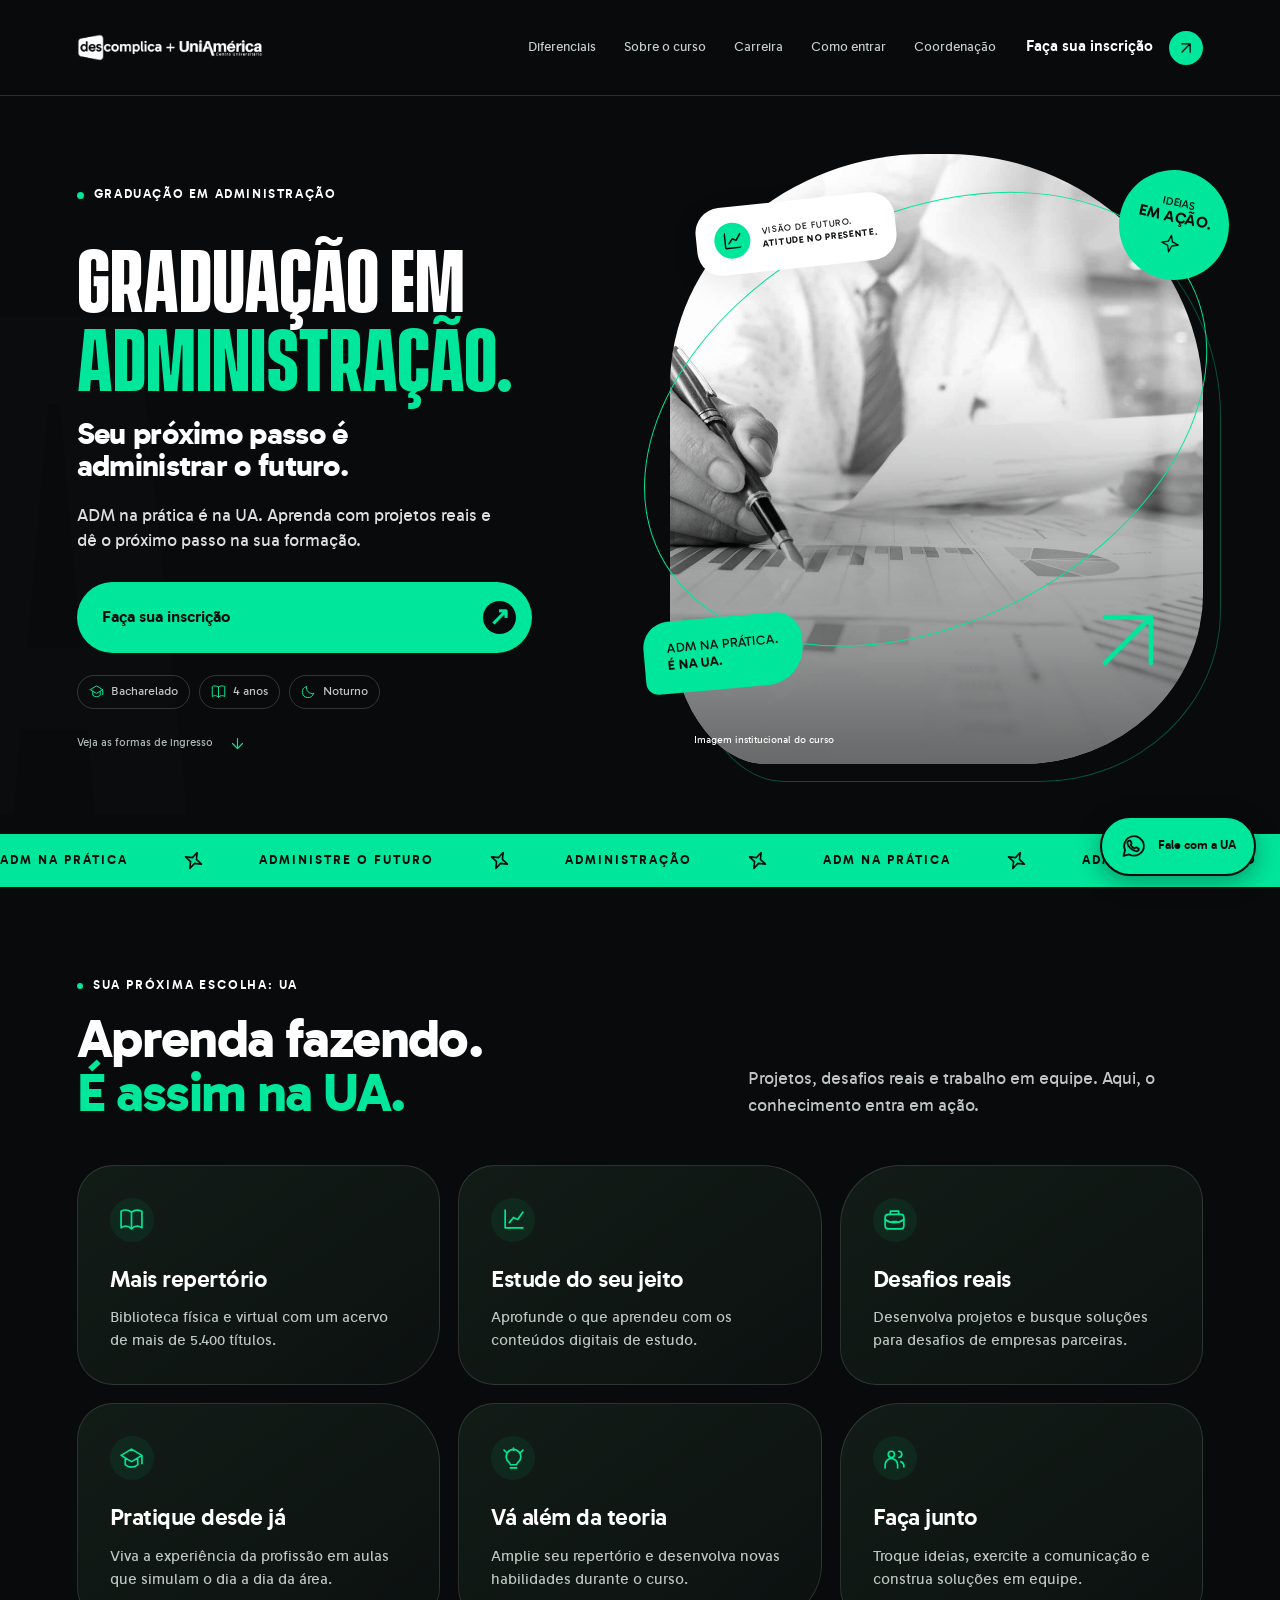
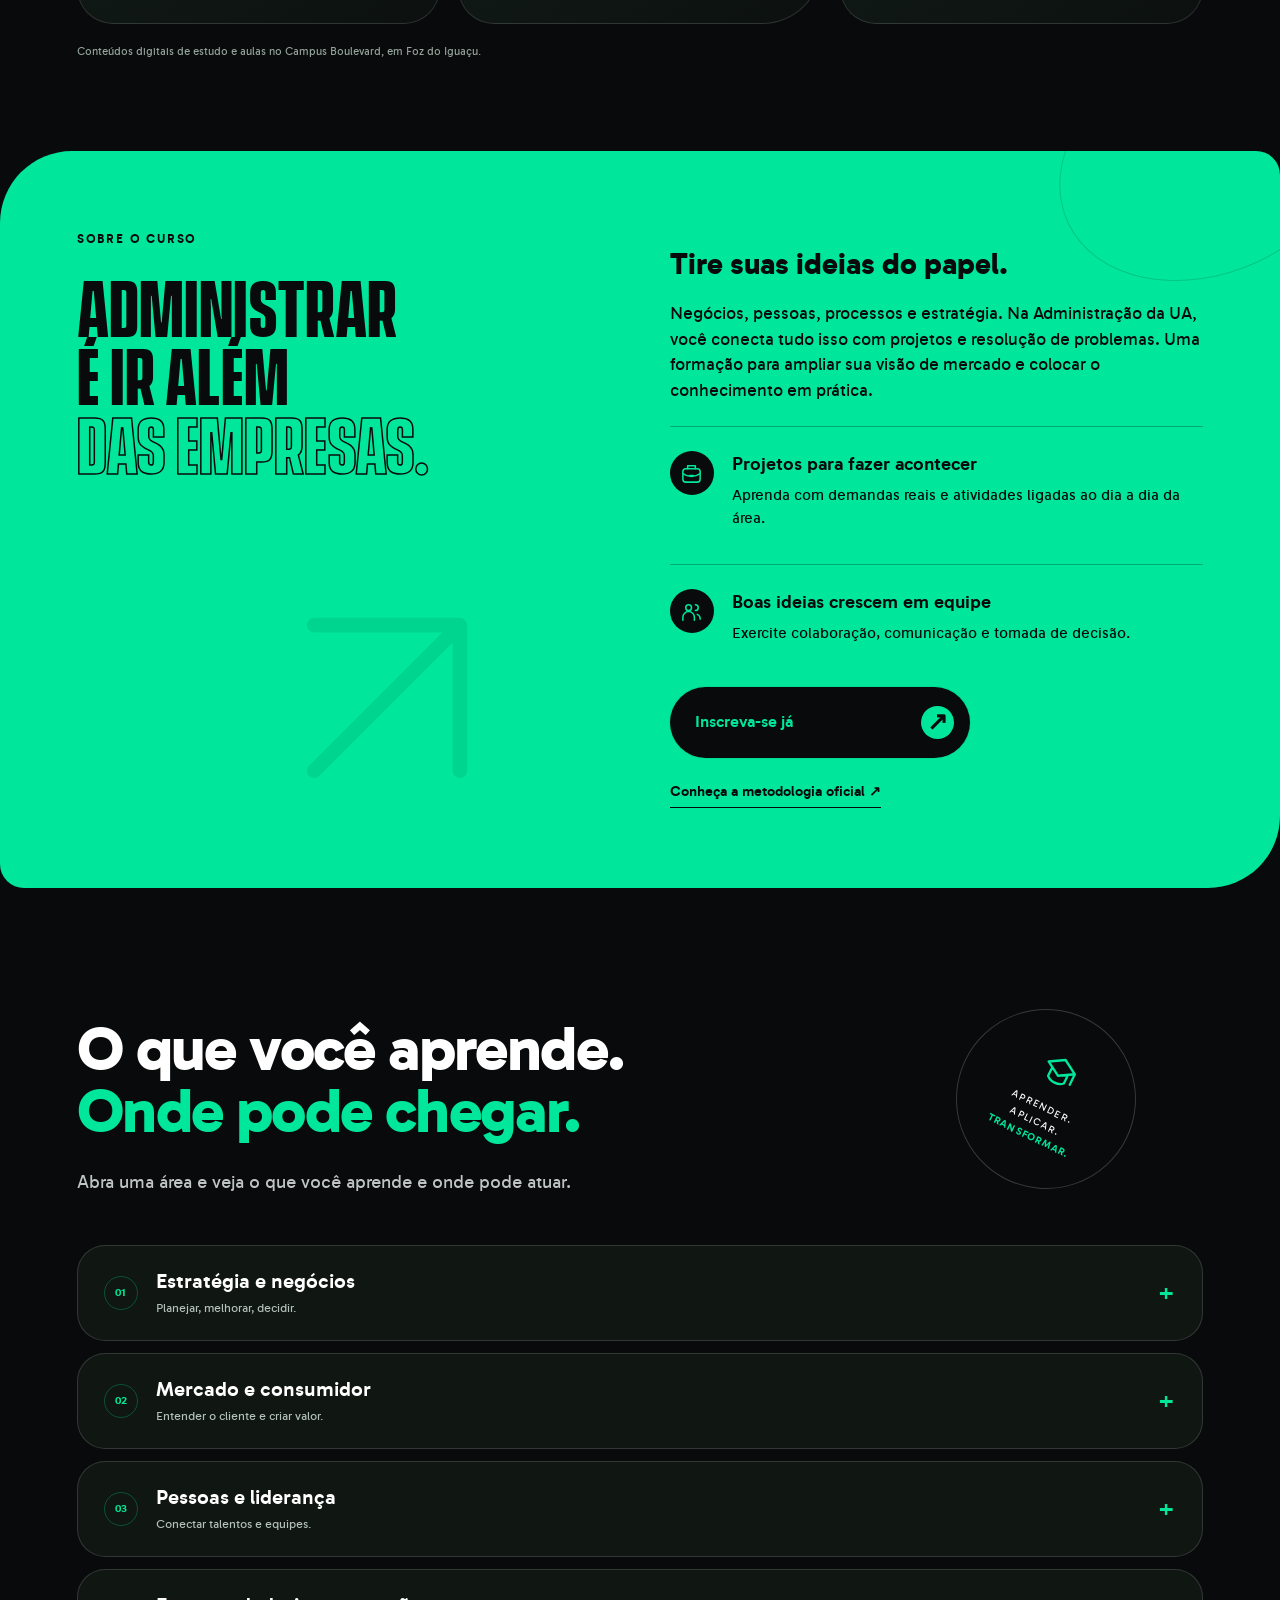
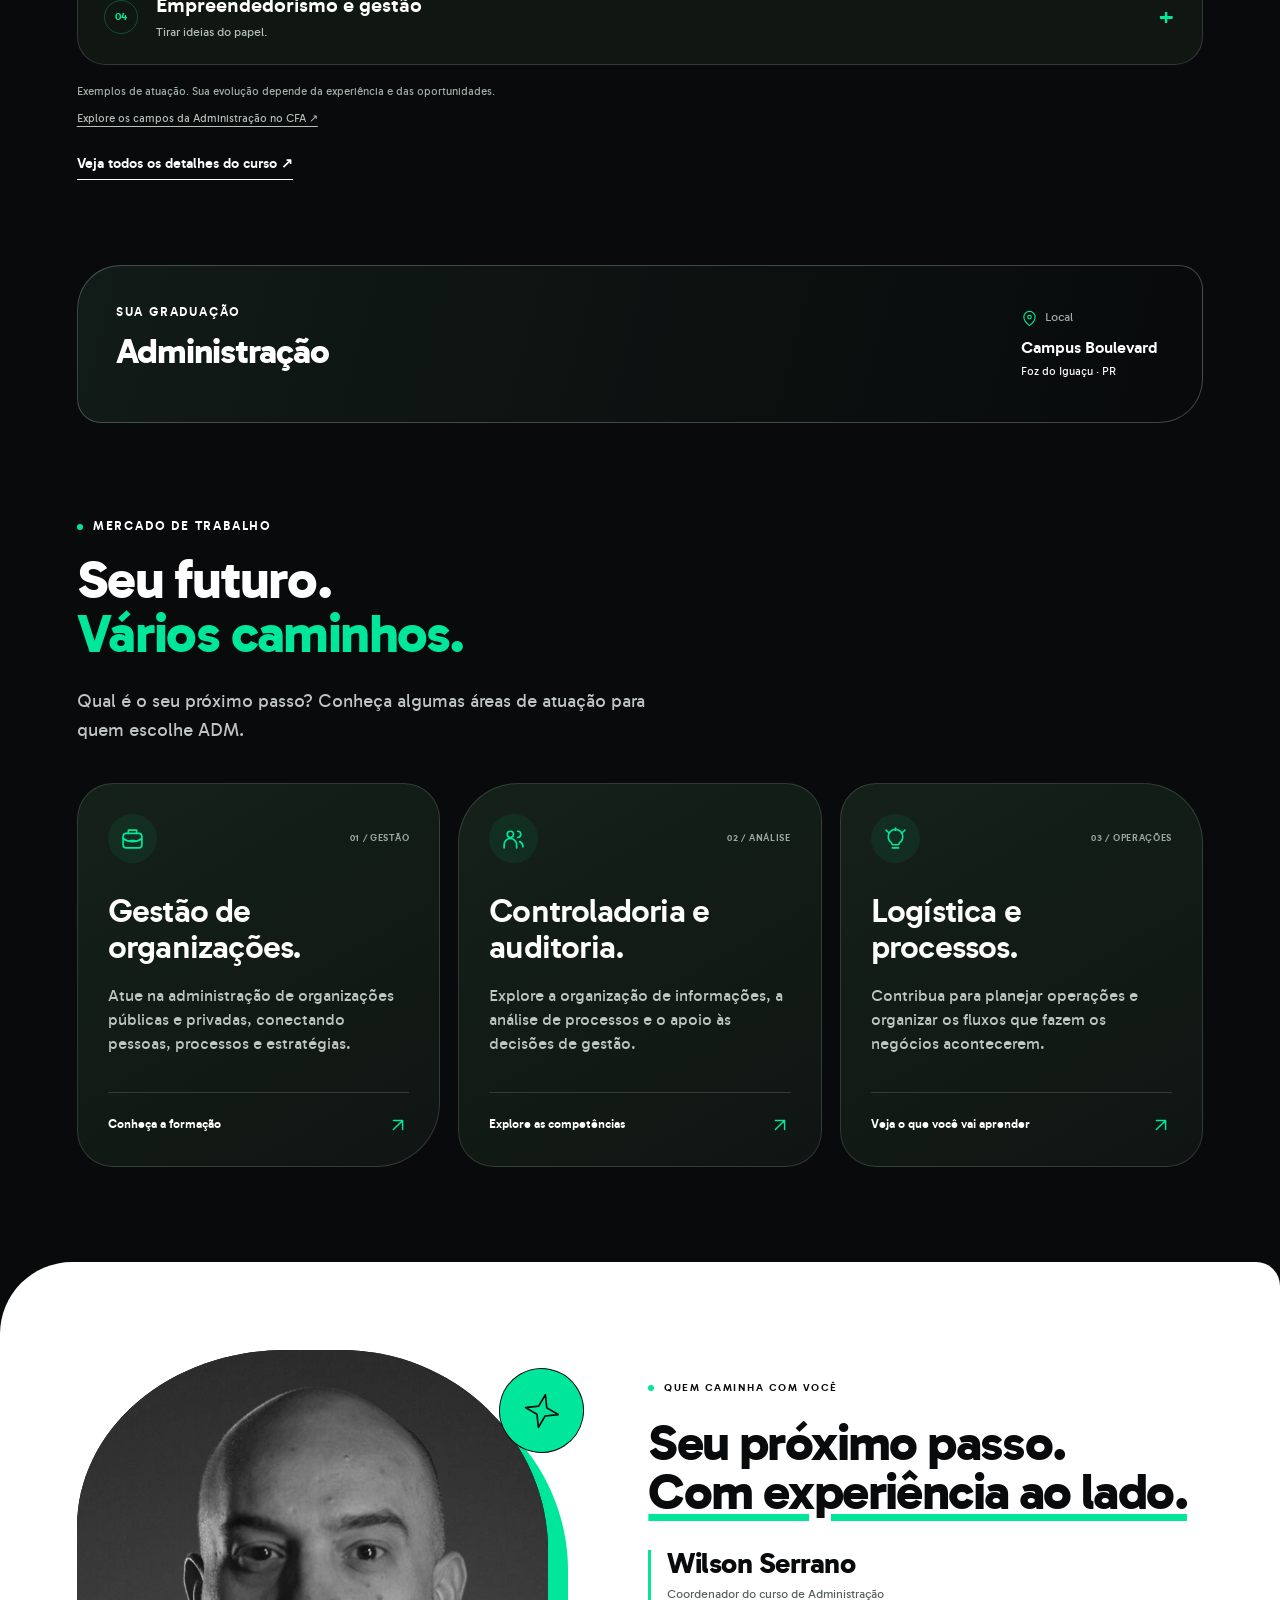
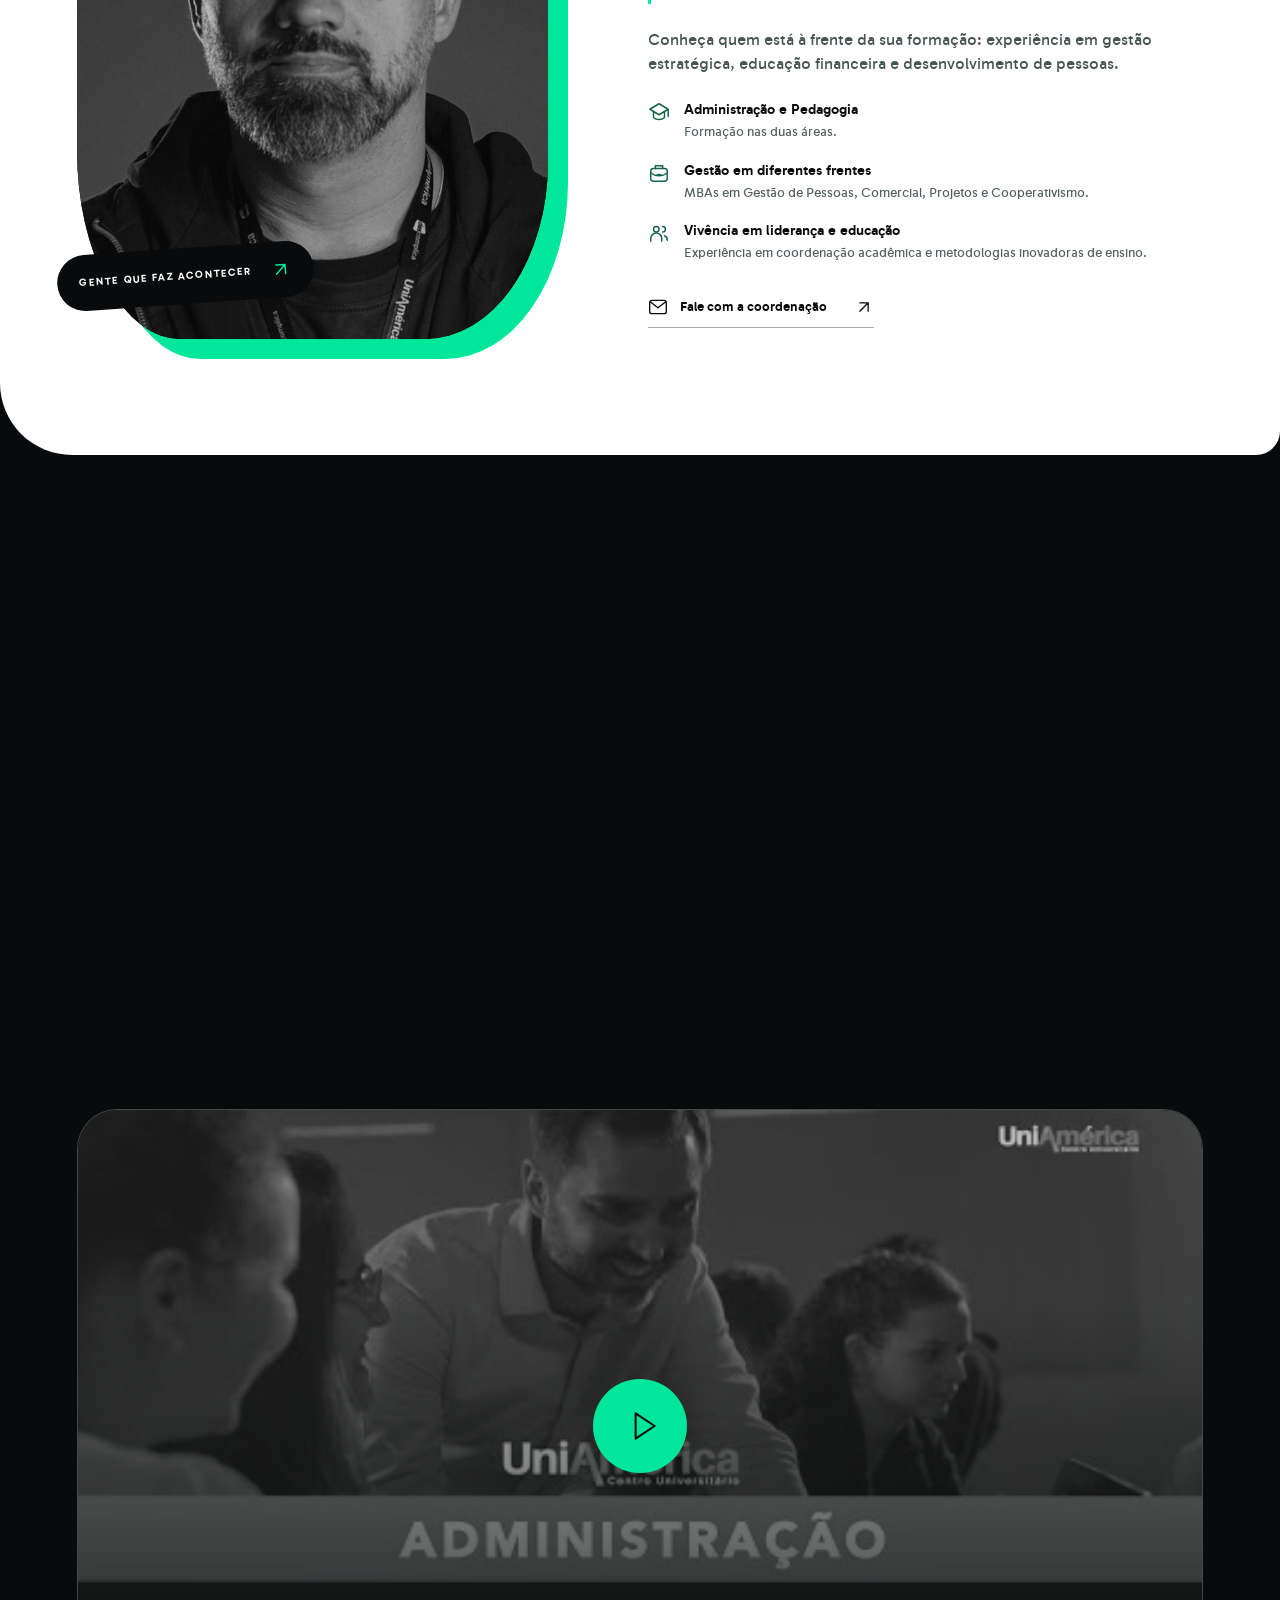
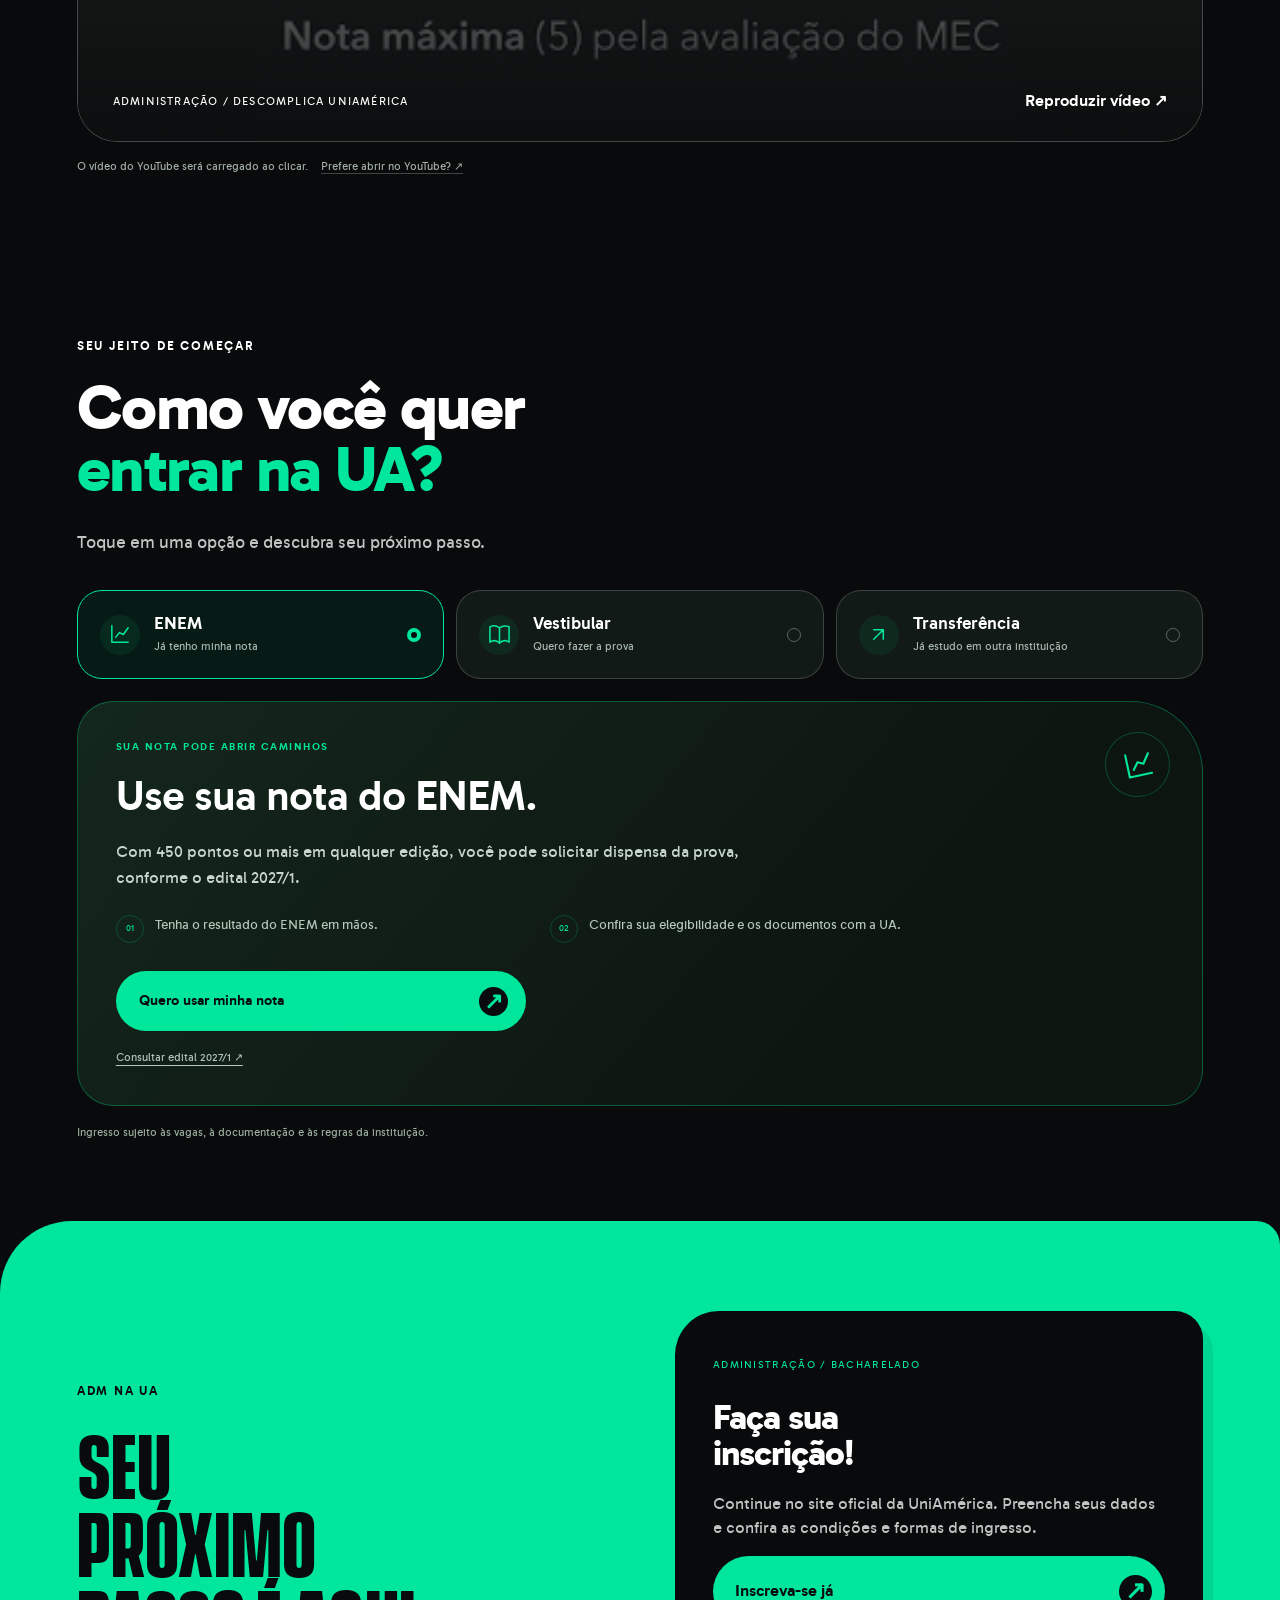
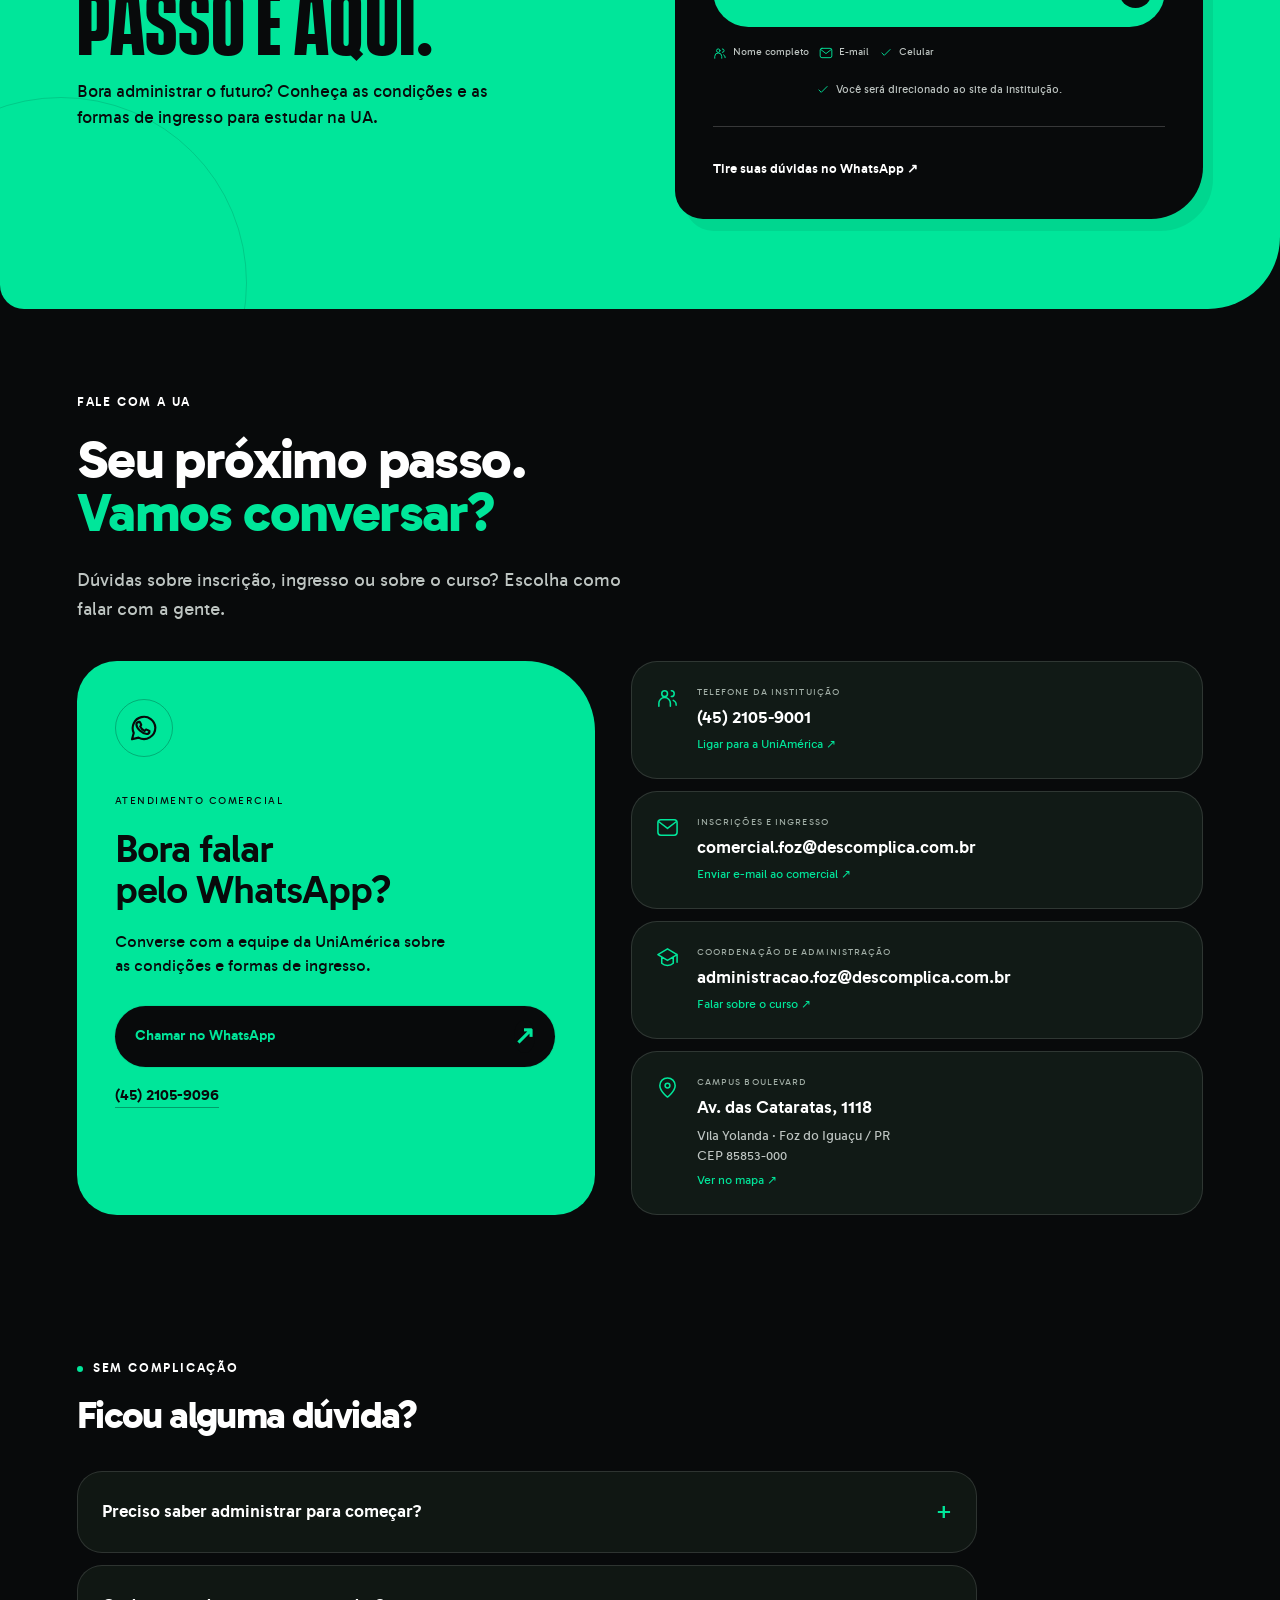
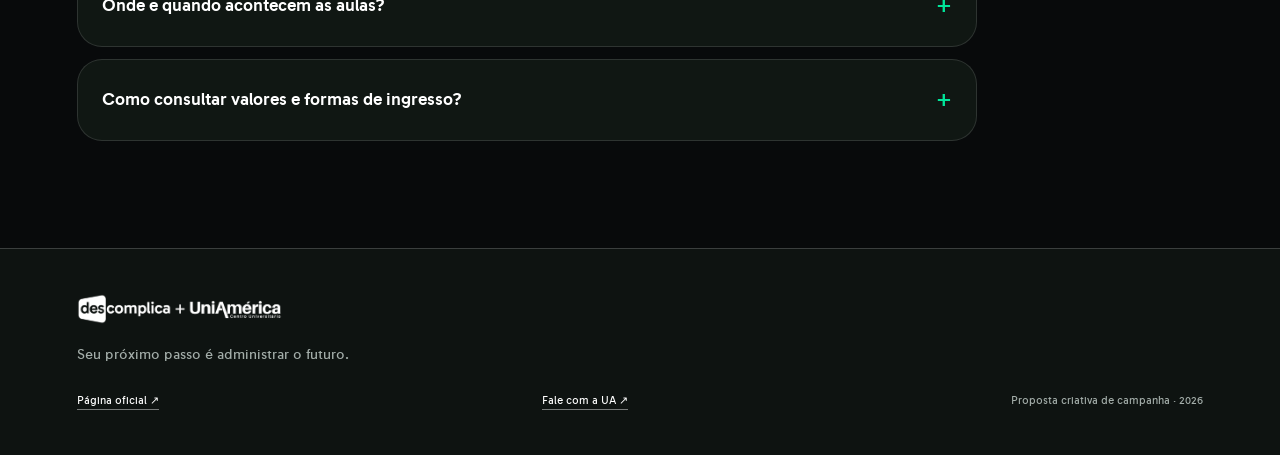
==== commit 1372f006: "Resumir carreira e adicionar seletor interativo de ENEM, vestibular e transferencia" ====
--- a/index.html
+++ b/index.html
@@ -1,7 +1,7 @@
 <!doctype html>
-<html lang="pt-BR"><head><meta charset="utf-8"><meta name="viewport" content="width=device-width,initial-scale=1"><title>Administração | Descomplica UniAmérica</title><meta name="description" content="Seu próximo passo é administrar o futuro. Conheça o bacharelado em Administração da Descomplica UniAmérica."><link rel="stylesheet" href="style.css"><link rel="stylesheet" href="motion/scroll-reveal.css"><link rel="stylesheet" href="motion/kinetic-headline.css"><link rel="stylesheet" href="refinements.css"><link rel="stylesheet" href="draft.css"><link rel="stylesheet" href="fluid.css"><link rel="stylesheet" href="contact.css"><link rel="stylesheet" href="career.css"></head><body><svg xmlns="http://www.w3.org/2000/svg" class="icon-library" aria-hidden="true"><defs><symbol id="i-arrow" viewBox="0 0 24 24"><path d="M7 17 17 7M7 7h10v10"/></symbol><symbol id="i-briefcase" viewBox="0 0 24 24"><rect x="3" y="7" width="18" height="14" rx="3"/><path d="M8 7V4h8v3M3 12c5 4 13 4 18 0M10 14h4"/></symbol><symbol id="i-users" viewBox="0 0 24 24"><circle cx="9" cy="8" r="3"/><path d="M3 21v-3a6 6 0 0 1 12 0v3M16 5a3 3 0 0 1 0 6M18 15a5 5 0 0 1 3 5"/></symbol><symbol id="i-bulb" viewBox="0 0 24 24"><path d="M8 16a7 7 0 1 1 8 0l-1 2H9l-1-2ZM9 21h6M12 2v2M3 4l2 2M19 6l2-2"/></symbol><symbol id="i-pin" viewBox="0 0 24 24"><path d="M20 10c0 6-8 12-8 12S4 16 4 10a8 8 0 1 1 16 0Z"/><circle cx="12" cy="10" r="2.5"/></symbol><symbol id="i-moon" viewBox="0 0 24 24"><path d="M20 15A9 9 0 0 1 9 4a9 9 0 1 0 11 11Z"/></symbol><symbol id="i-cap" viewBox="0 0 24 24"><path d="m2 9 10-6 10 6-10 6-10-6ZM6 12v6c3 3 9 3 12 0v-6M22 9v8"/></symbol><symbol id="i-check" viewBox="0 0 24 24"><path d="m5 12 4 4L19 6"/></symbol><symbol id="i-chart" viewBox="0 0 24 24"><path d="M4 3v17h17M8 15l4-5 4 2 5-7"/></symbol><symbol id="i-book" viewBox="0 0 24 24"><path d="M12 5v16M12 5C8 2 4 3 2 4v16c3-2 7-2 10 1 3-3 7-3 10-1V4c-3-1-6-2-10 1Z"/></symbol><symbol id="i-mail" viewBox="0 0 24 24"><rect x="2" y="4" width="20" height="16" rx="3"/><path d="m3 6 9 7 9-7"/></symbol><symbol id="i-pause" viewBox="0 0 24 24"><path d="M8 5v14M16 5v14"/></symbol><symbol id="i-play" viewBox="0 0 24 24"><path d="m8 4 12 8-12 8V4Z"/></symbol><symbol id="i-spark" viewBox="0 0 24 24"><path d="m12 2 2.5 7.5L22 12l-7.5 2.5L12 22l-2.5-7.5L2 12l7.5-2.5L12 2Z"/></symbol><symbol id="i-whatsapp" viewBox="0 0 24 24"><path d="M20.5 11.7a8.5 8.5 0 0 1-12.6 7.5L3 20.5l1.3-4.8A8.5 8.5 0 1 1 20.5 11.7Z"/><path d="M8.2 7.4c.3-.2.6-.1.8.3l.9 1.8c.1.3 0 .5-.3.8l-.5.5c.7 1.6 1.8 2.7 3.4 3.4l.6-.8c.2-.3.5-.3.8-.2l1.9.9c.3.1.4.4.3.7-.2 1.1-1 1.7-2 1.7-3.6-.3-7.8-4.2-7.8-7.3 0-.8.7-1.6 1.9-1.8Z"/></symbol></defs></svg><div class="reading-progress" aria-hidden="true"></div>
-<header><a href="#inicio" aria-label="Descomplica UniAmérica — início"><img src="assets/logo.png" alt="Descomplica UniAmérica" width="186"></a><nav aria-label="Navegação principal"><a href="#diferenciais">Diferenciais</a><a href="#sobre">Sobre o curso</a><a href="#possibilidades">Carreira</a><a href="#coordenador">Coordenação</a></nav><div class="header-actions"><a class="header-link" href="#proximo-passo">Faça sua inscrição <svg class="icon " aria-hidden="true"><use href="#i-arrow"></use></svg></a></div></header>
-<main id="inicio"><section class="hero"><div class="hero-copy"><div class="eyebrow"><span class="dot"></span> GRADUAÇÃO EM ADMINISTRAÇÃO</div><h1 class="course-headline">GRADUAÇÃO EM <br><span>ADMINISTRAÇÃO.</span></h1><p class="hero-claim">Seu próximo passo é<br>administrar o futuro.</p><p>ADM na prática é na UA. Aprenda com projetos reais e dê o próximo passo na sua formação.</p><a class="button magnetic" data-magnet-strength="0.04" href="#proximo-passo">Faça sua inscrição <span>↗</span></a><div class="hero-meta"><span><svg class="icon " aria-hidden="true"><use href="#i-cap"></use></svg> Bacharelado</span><span><svg class="icon " aria-hidden="true"><use href="#i-book"></use></svg> 4 anos</span><span><svg class="icon " aria-hidden="true"><use href="#i-moon"></use></svg> Noturno</span></div><a href="#diferenciais" class="scroll-cue"><span>Conheça a ADM na prática</span><svg class="icon " aria-hidden="true"><use href="#i-arrow"></use></svg></a></div><div class="hero-art"><div class="art-grid" aria-hidden="true"></div><img src="assets/administracao.jpg" alt="Profissional em um ambiente de gestão e negócios"><div class="orbit"></div><div class="art-tag">ADM NA PRÁTICA.<br><b data-kinetic data-kinetic-anim="rise">É NA UA.</b></div><div class="arrow-art"><svg class="icon " aria-hidden="true"><use href="#i-arrow"></use></svg></div><div class="art-stamp">IDEIAS<br><strong>EM AÇÃO.</strong><svg class="icon " aria-hidden="true"><use href="#i-spark"></use></svg></div><div class="floating-note"><svg class="icon " aria-hidden="true"><use href="#i-chart"></use></svg><span>VISÃO DE FUTURO.<br><b>ATITUDE NO PRESENTE.</b></span></div><span class="photo-note">Imagem institucional do curso</span></div></section>
+<html lang="pt-BR"><head><meta charset="utf-8"><meta name="viewport" content="width=device-width,initial-scale=1"><title>Administração | Descomplica UniAmérica</title><meta name="description" content="Seu próximo passo é administrar o futuro. Conheça o bacharelado em Administração da Descomplica UniAmérica."><link rel="stylesheet" href="style.css"><link rel="stylesheet" href="motion/scroll-reveal.css"><link rel="stylesheet" href="motion/kinetic-headline.css"><link rel="stylesheet" href="refinements.css"><link rel="stylesheet" href="draft.css"><link rel="stylesheet" href="fluid.css"><link rel="stylesheet" href="contact.css"><link rel="stylesheet" href="career.css"><link rel="stylesheet" href="admissions.css"></head><body><svg xmlns="http://www.w3.org/2000/svg" class="icon-library" aria-hidden="true"><defs><symbol id="i-arrow" viewBox="0 0 24 24"><path d="M7 17 17 7M7 7h10v10"/></symbol><symbol id="i-briefcase" viewBox="0 0 24 24"><rect x="3" y="7" width="18" height="14" rx="3"/><path d="M8 7V4h8v3M3 12c5 4 13 4 18 0M10 14h4"/></symbol><symbol id="i-users" viewBox="0 0 24 24"><circle cx="9" cy="8" r="3"/><path d="M3 21v-3a6 6 0 0 1 12 0v3M16 5a3 3 0 0 1 0 6M18 15a5 5 0 0 1 3 5"/></symbol><symbol id="i-bulb" viewBox="0 0 24 24"><path d="M8 16a7 7 0 1 1 8 0l-1 2H9l-1-2ZM9 21h6M12 2v2M3 4l2 2M19 6l2-2"/></symbol><symbol id="i-pin" viewBox="0 0 24 24"><path d="M20 10c0 6-8 12-8 12S4 16 4 10a8 8 0 1 1 16 0Z"/><circle cx="12" cy="10" r="2.5"/></symbol><symbol id="i-moon" viewBox="0 0 24 24"><path d="M20 15A9 9 0 0 1 9 4a9 9 0 1 0 11 11Z"/></symbol><symbol id="i-cap" viewBox="0 0 24 24"><path d="m2 9 10-6 10 6-10 6-10-6ZM6 12v6c3 3 9 3 12 0v-6M22 9v8"/></symbol><symbol id="i-check" viewBox="0 0 24 24"><path d="m5 12 4 4L19 6"/></symbol><symbol id="i-chart" viewBox="0 0 24 24"><path d="M4 3v17h17M8 15l4-5 4 2 5-7"/></symbol><symbol id="i-book" viewBox="0 0 24 24"><path d="M12 5v16M12 5C8 2 4 3 2 4v16c3-2 7-2 10 1 3-3 7-3 10-1V4c-3-1-6-2-10 1Z"/></symbol><symbol id="i-mail" viewBox="0 0 24 24"><rect x="2" y="4" width="20" height="16" rx="3"/><path d="m3 6 9 7 9-7"/></symbol><symbol id="i-pause" viewBox="0 0 24 24"><path d="M8 5v14M16 5v14"/></symbol><symbol id="i-play" viewBox="0 0 24 24"><path d="m8 4 12 8-12 8V4Z"/></symbol><symbol id="i-spark" viewBox="0 0 24 24"><path d="m12 2 2.5 7.5L22 12l-7.5 2.5L12 22l-2.5-7.5L2 12l7.5-2.5L12 2Z"/></symbol><symbol id="i-whatsapp" viewBox="0 0 24 24"><path d="M20.5 11.7a8.5 8.5 0 0 1-12.6 7.5L3 20.5l1.3-4.8A8.5 8.5 0 1 1 20.5 11.7Z"/><path d="M8.2 7.4c.3-.2.6-.1.8.3l.9 1.8c.1.3 0 .5-.3.8l-.5.5c.7 1.6 1.8 2.7 3.4 3.4l.6-.8c.2-.3.5-.3.8-.2l1.9.9c.3.1.4.4.3.7-.2 1.1-1 1.7-2 1.7-3.6-.3-7.8-4.2-7.8-7.3 0-.8.7-1.6 1.9-1.8Z"/></symbol></defs></svg><div class="reading-progress" aria-hidden="true"></div>
+<header><a href="#inicio" aria-label="Descomplica UniAmérica — início"><img src="assets/logo.png" alt="Descomplica UniAmérica" width="186"></a><nav aria-label="Navegação principal"><a href="#diferenciais">Diferenciais</a><a href="#sobre">Sobre o curso</a><a href="#possibilidades">Carreira</a><a href="#ingresso">Como entrar</a><a href="#coordenador">Coordenação</a></nav><div class="header-actions"><a class="header-link" href="#proximo-passo">Faça sua inscrição <svg class="icon " aria-hidden="true"><use href="#i-arrow"></use></svg></a></div></header>
+<main id="inicio"><section class="hero"><div class="hero-copy"><div class="eyebrow"><span class="dot"></span> GRADUAÇÃO EM ADMINISTRAÇÃO</div><h1 class="course-headline">GRADUAÇÃO EM <br><span>ADMINISTRAÇÃO.</span></h1><p class="hero-claim">Seu próximo passo é<br>administrar o futuro.</p><p>ADM na prática é na UA. Aprenda com projetos reais e dê o próximo passo na sua formação.</p><a class="button magnetic" data-magnet-strength="0.04" href="#proximo-passo">Faça sua inscrição <span>↗</span></a><div class="hero-meta"><span><svg class="icon " aria-hidden="true"><use href="#i-cap"></use></svg> Bacharelado</span><span><svg class="icon " aria-hidden="true"><use href="#i-book"></use></svg> 4 anos</span><span><svg class="icon " aria-hidden="true"><use href="#i-moon"></use></svg> Noturno</span></div><a href="#ingresso" class="scroll-cue"><span>Veja as formas de ingresso</span><svg class="icon " aria-hidden="true"><use href="#i-arrow"></use></svg></a></div><div class="hero-art"><div class="art-grid" aria-hidden="true"></div><img src="assets/administracao.jpg" alt="Profissional em um ambiente de gestão e negócios"><div class="orbit"></div><div class="art-tag">ADM NA PRÁTICA.<br><b data-kinetic data-kinetic-anim="rise">É NA UA.</b></div><div class="arrow-art"><svg class="icon " aria-hidden="true"><use href="#i-arrow"></use></svg></div><div class="art-stamp">IDEIAS<br><strong>EM AÇÃO.</strong><svg class="icon " aria-hidden="true"><use href="#i-spark"></use></svg></div><div class="floating-note"><svg class="icon " aria-hidden="true"><use href="#i-chart"></use></svg><span>VISÃO DE FUTURO.<br><b>ATITUDE NO PRESENTE.</b></span></div><span class="photo-note">Imagem institucional do curso</span></div></section>
 <div class="ticker" aria-hidden="true"><div class="ticker-track"><div class="ticker-set"><div class="ticker-unit"><span>ADM NA PRÁTICA</span><svg class="icon" aria-hidden="true"><use href="#i-spark"></use></svg><span>ADMINISTRE O FUTURO</span><svg class="icon" aria-hidden="true"><use href="#i-spark"></use></svg><span>ADMINISTRAÇÃO</span><svg class="icon" aria-hidden="true"><use href="#i-spark"></use></svg></div><div class="ticker-unit"><span>ADM NA PRÁTICA</span><svg class="icon" aria-hidden="true"><use href="#i-spark"></use></svg><span>ADMINISTRE O FUTURO</span><svg class="icon" aria-hidden="true"><use href="#i-spark"></use></svg><span>ADMINISTRAÇÃO</span><svg class="icon" aria-hidden="true"><use href="#i-spark"></use></svg></div><div class="ticker-unit"><span>ADM NA PRÁTICA</span><svg class="icon" aria-hidden="true"><use href="#i-spark"></use></svg><span>ADMINISTRE O FUTURO</span><svg class="icon" aria-hidden="true"><use href="#i-spark"></use></svg><span>ADMINISTRAÇÃO</span><svg class="icon" aria-hidden="true"><use href="#i-spark"></use></svg></div><div class="ticker-unit"><span>ADM NA PRÁTICA</span><svg class="icon" aria-hidden="true"><use href="#i-spark"></use></svg><span>ADMINISTRE O FUTURO</span><svg class="icon" aria-hidden="true"><use href="#i-spark"></use></svg><span>ADMINISTRAÇÃO</span><svg class="icon" aria-hidden="true"><use href="#i-spark"></use></svg></div></div><div class="ticker-set"><div class="ticker-unit"><span>ADM NA PRÁTICA</span><svg class="icon" aria-hidden="true"><use href="#i-spark"></use></svg><span>ADMINISTRE O FUTURO</span><svg class="icon" aria-hidden="true"><use href="#i-spark"></use></svg><span>ADMINISTRAÇÃO</span><svg class="icon" aria-hidden="true"><use href="#i-spark"></use></svg></div><div class="ticker-unit"><span>ADM NA PRÁTICA</span><svg class="icon" aria-hidden="true"><use href="#i-spark"></use></svg><span>ADMINISTRE O FUTURO</span><svg class="icon" aria-hidden="true"><use href="#i-spark"></use></svg><span>ADMINISTRAÇÃO</span><svg class="icon" aria-hidden="true"><use href="#i-spark"></use></svg></div><div class="ticker-unit"><span>ADM NA PRÁTICA</span><svg class="icon" aria-hidden="true"><use href="#i-spark"></use></svg><span>ADMINISTRE O FUTURO</span><svg class="icon" aria-hidden="true"><use href="#i-spark"></use></svg><span>ADMINISTRAÇÃO</span><svg class="icon" aria-hidden="true"><use href="#i-spark"></use></svg></div><div class="ticker-unit"><span>ADM NA PRÁTICA</span><svg class="icon" aria-hidden="true"><use href="#i-spark"></use></svg><span>ADMINISTRE O FUTURO</span><svg class="icon" aria-hidden="true"><use href="#i-spark"></use></svg><span>ADMINISTRAÇÃO</span><svg class="icon" aria-hidden="true"><use href="#i-spark"></use></svg></div></div></div></div>
 
 
@@ -11,13 +11,14 @@
 
 <section class="benefits wrap" id="diferenciais"><div class="benefits-heading"><div><div class="eyebrow">SUA PRÓXIMA ESCOLHA: UA</div><h2>Aprenda fazendo.<br><span>É assim na UA.</span></h2></div><p class="section-lead">Projetos, desafios reais e trabalho em equipe. Aqui, o conhecimento entra em ação.</p></div><div class="benefits-grid"><article class="benefit" data-reveal="up" data-reveal-delay="0"><span class="icon-tile"><svg class="icon" aria-hidden="true"><use href="#i-book"></use></svg></span><h3>Mais repertório</h3><p>Biblioteca física e virtual com um acervo de mais de 5.400 títulos.</p></article><article class="benefit" data-reveal="up" data-reveal-delay="60"><span class="icon-tile"><svg class="icon" aria-hidden="true"><use href="#i-chart"></use></svg></span><h3>Estude do seu jeito</h3><p>Aprofunde o que aprendeu com os conteúdos digitais de estudo.</p></article><article class="benefit" data-reveal="up" data-reveal-delay="120"><span class="icon-tile"><svg class="icon" aria-hidden="true"><use href="#i-briefcase"></use></svg></span><h3>Desafios reais</h3><p>Desenvolva projetos e busque soluções para desafios de empresas parceiras.</p></article><article class="benefit" data-reveal="up" data-reveal-delay="0"><span class="icon-tile"><svg class="icon" aria-hidden="true"><use href="#i-cap"></use></svg></span><h3>Pratique desde já</h3><p>Viva a experiência da profissão em aulas que simulam o dia a dia da área.</p></article><article class="benefit" data-reveal="up" data-reveal-delay="60"><span class="icon-tile"><svg class="icon" aria-hidden="true"><use href="#i-bulb"></use></svg></span><h3>Vá além da teoria</h3><p>Amplie seu repertório e desenvolva novas habilidades durante o curso.</p></article><article class="benefit" data-reveal="up" data-reveal-delay="120"><span class="icon-tile"><svg class="icon" aria-hidden="true"><use href="#i-users"></use></svg></span><h3>Faça junto</h3><p>Troque ideias, exercite a comunicação e construa soluções em equipe.</p></article></div><p class="digital-note">Conteúdos digitais de estudo e aulas no Campus Boulevard, em Foz do Iguaçu.</p></section>
 <section class="practice" id="sobre"><div class="wrap practice-grid"><div class="practice-watermark" aria-hidden="true"><svg class="icon " aria-hidden="true"><use href="#i-arrow"></use></svg></div><div data-reveal><div class="eyebrow">SOBRE O CURSO</div><h2>ADMINISTRAR<br>É IR ALÉM<br><span>DAS EMPRESAS.</span></h2></div><div class="practice-copy" data-reveal data-reveal-delay="60"><p class="big-copy">Tire suas ideias do papel.</p><p>Negócios, pessoas, processos e estratégia. Na Administração da UA, você conecta tudo isso com projetos e resolução de problemas. Uma formação para ampliar sua visão de mercado e colocar o conhecimento em prática.</p><div class="practice-item"><span class="practice-icon"><svg class="icon " aria-hidden="true"><use href="#i-briefcase"></use></svg></span><div><h3>Projetos para fazer acontecer</h3><p>Aprenda com demandas reais e atividades ligadas ao dia a dia da área.</p></div></div><div class="practice-item"><span class="practice-icon"><svg class="icon " aria-hidden="true"><use href="#i-users"></use></svg></span><div><h3>Boas ideias crescem em equipe</h3><p>Exercite colaboração, comunicação e tomada de decisão.</p></div></div><a class="button about-cta" href="#proximo-passo">Inscreva-se já <span>↗</span></a><a class="text-link" href="https://uniamerica.br/metodologia/" target="_blank" rel="noopener">Conheça a metodologia oficial ↗</a></div></div></section>
-<section class="learn wrap" id="aprender"><div class="section-heading" data-reveal><div><div class="eyebrow">CONHECIMENTO QUE VIRA AÇÃO</div><h2>O que você aprende.<br><span>Onde pode chegar.</span></h2><p class="section-lead">Explore quatro frentes da Administração e conecte os temas da formação às atividades, áreas de atuação e possibilidades da sua carreira.</p></div><div class="learning-seal"><svg class="icon " aria-hidden="true"><use href="#i-cap"></use></svg><span>APRENDER.<br>APLICAR.<br><strong>TRANSFORMAR.</strong></span></div></div><div class="subjects career-subjects"><details open><summary><span class="subject-number">01</span><span class="subject-heading"><strong>Estratégia e negócios</strong><small>Enxergue o todo. Transforme análise em decisão.</small></span><b aria-hidden="true">+</b></summary><div class="career-panel"><p class="career-intro">Por que uma empresa cresce, perde eficiência ou precisa mudar de direção? Essa área conecta a visão do negócio às decisões que fazem a operação funcionar melhor.</p><div class="career-columns"><div class="career-skills"><h3>O que você aprende</h3><ul><li><strong>Planejamento estratégico</strong><span>Entender o cenário da organização, definir prioridades e transformar objetivos em planos de ação.</span></li><li><strong>Processos e melhoria</strong><span>Analisar como o trabalho acontece, identificar gargalos e propor formas mais eficientes de executar as atividades.</span></li><li><strong>Execução com métodos ágeis</strong><span>Organizar entregas, acompanhar o andamento de projetos e ajustar o plano conforme os resultados.</span></li></ul></div><div class="career-application"><div class="career-example"><span class="career-label"><svg class="icon" aria-hidden="true"><use href="#i-briefcase"></use></svg> UM DESAFIO DA PROFISSÃO</span><p>Uma empresa recebe muitos pedidos, mas atrasa as entregas. Você ajuda a entender onde o processo trava e propõe mudanças para melhorar o fluxo de trabalho.</p></div><div class="career-options"><h3>Possibilidades de atuação</h3><div class="career-tags"><span>Análise de processos</span><span>Planejamento empresarial</span><span>Gestão de projetos</span></div></div></div></div><div class="career-path"><span class="career-label"><svg class="icon" aria-hidden="true"><use href="#i-arrow"></use></svg> COMO ESSE CAMINHO PODE EVOLUIR</span><p>Você pode começar apoiando rotinas administrativas, projetos ou análises. Com experiência e aprofundamento, pode assumir projetos, coordenação de processos e gestão de áreas.</p></div></div></details><details><summary><span class="subject-number">02</span><span class="subject-heading"><strong>Mercado e consumidor</strong><small>Entenda as pessoas. Encontre oportunidades.</small></span><b aria-hidden="true">+</b></summary><div class="career-panel"><p class="career-intro">O que faz alguém escolher uma marca, um produto ou um serviço? Aqui, o olhar da Administração se volta ao cliente e às decisões que conectam a empresa ao mercado.</p><div class="career-columns"><div class="career-skills"><h3>O que você aprende</h3><ul><li><strong>Comportamento do consumidor</strong><span>Analisar necessidades, hábitos e critérios de escolha para compreender melhor o público.</span></li><li><strong>Planejamento promocional</strong><span>Relacionar objetivos do negócio, público e ações de divulgação em uma proposta organizada.</span></li><li><strong>Produtos e serviços</strong><span>Construir propostas de valor e pensar em soluções alinhadas ao que o consumidor procura.</span></li></ul></div><div class="career-application"><div class="career-example"><span class="career-label"><svg class="icon" aria-hidden="true"><use href="#i-briefcase"></use></svg> UM DESAFIO DA PROFISSÃO</span><p>Uma loja quer lançar um novo serviço. Você ajuda a estudar o público, avaliar a proposta e planejar ações para apresentar a novidade ao mercado.</p></div><div class="career-options"><h3>Possibilidades de atuação</h3><div class="career-tags"><span>Análise de mercado</span><span>Planejamento de marketing</span><span>Gestão comercial</span></div></div></div></div><div class="career-path"><span class="career-label"><svg class="icon" aria-hidden="true"><use href="#i-arrow"></use></svg> COMO ESSE CAMINHO PODE EVOLUIR</span><p>Experiências em atendimento, vendas, pesquisa ou apoio ao marketing ajudam a conhecer o cliente. A trajetória pode avançar para análise, planejamento e coordenação comercial ou de marketing.</p></div></div></details><details><summary><span class="subject-number">03</span><span class="subject-heading"><strong>Pessoas e liderança</strong><small>Conecte talentos. Construa resultados em equipe.</small></span><b aria-hidden="true">+</b></summary><div class="career-panel"><p class="career-intro">Empresas são feitas de pessoas. Esta frente aproxima você dos desafios de comunicação, colaboração e liderança que aparecem quando uma equipe precisa trabalhar na mesma direção.</p><div class="career-columns"><div class="career-skills"><h3>O que você aprende</h3><ul><li><strong>Liderança de equipes</strong><span>Compreender como orientar pessoas, organizar responsabilidades e alinhar esforços em torno de objetivos.</span></li><li><strong>Comunicação e habilidades socioemocionais</strong><span>Desenvolver escuta, colaboração e formas mais claras de se comunicar no ambiente profissional.</span></li><li><strong>Solução de conflitos</strong><span>Analisar diferentes pontos de vista e buscar caminhos de diálogo para lidar com divergências no trabalho.</span></li></ul></div><div class="career-application"><div class="career-example"><span class="career-label"><svg class="icon" aria-hidden="true"><use href="#i-briefcase"></use></svg> UM DESAFIO DA PROFISSÃO</span><p>Uma equipe está com dificuldades para dividir tarefas e cumprir combinados. Você ajuda a esclarecer responsabilidades e construir uma comunicação mais organizada.</p></div><div class="career-options"><h3>Possibilidades de atuação</h3><div class="career-tags"><span>Recursos humanos</span><span>Desenvolvimento de pessoas</span><span>Liderança de equipes</span></div></div></div></div><div class="career-path"><span class="career-label"><svg class="icon" aria-hidden="true"><use href="#i-arrow"></use></svg> COMO ESSE CAMINHO PODE EVOLUIR</span><p>Você pode explorar estágios e funções de apoio em RH ou em equipes administrativas. Com vivência e formação contínua, pode aprofundar sua atuação em desenvolvimento de pessoas, coordenação e gestão.</p></div></div></details><details><summary><span class="subject-number">04</span><span class="subject-heading"><strong>Empreendedorismo e gestão</strong><small>Tire ideias do papel. Dê estrutura ao negócio.</small></span><b aria-hidden="true">+</b></summary><div class="career-panel"><p class="career-intro">Uma boa ideia precisa de organização para se tornar um negócio. Essa área aproxima inovação, decisões financeiras e gestão de projetos para pensar como uma iniciativa pode sair do papel e se sustentar.</p><div class="career-columns"><div class="career-skills"><h3>O que você aprende</h3><ul><li><strong>Empreendedorismo e inovação</strong><span>Identificar oportunidades e pensar em propostas de negócio que respondam a problemas e necessidades.</span></li><li><strong>Inteligência financeira</strong><span>Compreender informações financeiras para apoiar escolhas sobre recursos, custos e prioridades.</span></li><li><strong>Gestão de projetos</strong><span>Planejar atividades e acompanhar a execução de iniciativas com apoio de metodologias ágeis.</span></li></ul></div><div class="career-application"><div class="career-example"><span class="career-label"><svg class="icon" aria-hidden="true"><use href="#i-briefcase"></use></svg> UM DESAFIO DA PROFISSÃO</span><p>Você quer transformar uma ideia em um serviço. O desafio é organizar a proposta, estimar os recursos necessários e planejar as primeiras entregas.</p></div><div class="career-options"><h3>Possibilidades de atuação</h3><div class="career-tags"><span>Gestão de negócios</span><span>Gestão de projetos</span><span>Empreendimento próprio</span></div></div></div></div><div class="career-path"><span class="career-label"><svg class="icon" aria-hidden="true"><use href="#i-arrow"></use></svg> COMO ESSE CAMINHO PODE EVOLUIR</span><p>O aprendizado pode apoiar tanto a atuação em uma empresa quanto a construção de um negócio próprio. Experiência prática e aprofundamento ajudam a assumir projetos e ampliar responsabilidades de gestão.</p></div></div></details></div><p class="career-note">As áreas e funções são exemplos de atuação. A evolução depende da experiência, do desenvolvimento profissional e das oportunidades. Estes eixos apresentam temas da formação; consulte a instituição para conhecer a matriz curricular completa.</p><a class="career-source" href="https://cfa.org.br/fiscalizacao-fiscalizacao/fiscalizacao-campos-de-atuacao-do-administrador/" target="_blank" rel="noopener">Explore os campos da Administração no CFA ↗</a><a class="text-link" href="https://uniamerica.br/graduacao/administracao" target="_blank" rel="noopener">Veja todos os detalhes do curso ↗</a></section>
+<section class="learn wrap" id="aprender"><div class="section-heading" data-reveal><div><div class="eyebrow">CONHECIMENTO QUE VIRA AÇÃO</div><h2>O que você aprende.<br><span>Onde pode chegar.</span></h2><p class="section-lead">Abra uma área e veja o que você aprende e onde pode atuar.</p></div><div class="learning-seal"><svg class="icon " aria-hidden="true"><use href="#i-cap"></use></svg><span>APRENDER.<br>APLICAR.<br><strong>TRANSFORMAR.</strong></span></div></div><div class="subjects career-subjects"><details><summary><span class="subject-number">01</span><span class="subject-heading"><strong>Estratégia e negócios</strong><small>Planejar, melhorar, decidir.</small></span><b aria-hidden="true">+</b></summary><div class="career-panel"><p><strong>Você aprende</strong>Planejamento estratégico, melhoria de processos e métodos ágeis.</p><div class="career-options"><h3>Pode atuar em</h3><div class="career-tags"><span>Processos</span><span>Planejamento</span><span>Projetos</span></div></div><p class="career-next"><strong>Na carreira</strong>Comece no apoio e na análise; com experiência, avance para coordenação e gestão.</p></div></details><details><summary><span class="subject-number">02</span><span class="subject-heading"><strong>Mercado e consumidor</strong><small>Entender o cliente e criar valor.</small></span><b aria-hidden="true">+</b></summary><div class="career-panel"><p><strong>Você aprende</strong>Comportamento do consumidor, ações promocionais e propostas de produtos e serviços.</p><div class="career-options"><h3>Pode atuar em</h3><div class="career-tags"><span>Marketing</span><span>Pesquisa de mercado</span><span>Gestão comercial</span></div></div><p class="career-next"><strong>Na carreira</strong>Atendimento, vendas e pesquisa podem abrir caminho para análise e planejamento de mercado.</p></div></details><details><summary><span class="subject-number">03</span><span class="subject-heading"><strong>Pessoas e liderança</strong><small>Conectar talentos e equipes.</small></span><b aria-hidden="true">+</b></summary><div class="career-panel"><p><strong>Você aprende</strong>Liderança, comunicação, habilidades socioemocionais e solução de conflitos.</p><div class="career-options"><h3>Pode atuar em</h3><div class="career-tags"><span>Recursos humanos</span><span>Desenvolvimento de pessoas</span><span>Liderança</span></div></div><p class="career-next"><strong>Na carreira</strong>Explore o apoio em RH e equipes administrativas e amplie sua atuação com vivência profissional.</p></div></details><details><summary><span class="subject-number">04</span><span class="subject-heading"><strong>Empreendedorismo e gestão</strong><small>Tirar ideias do papel.</small></span><b aria-hidden="true">+</b></summary><div class="career-panel"><p><strong>Você aprende</strong>Inovação, inteligência financeira e gestão de projetos.</p><div class="career-options"><h3>Pode atuar em</h3><div class="career-tags"><span>Gestão de negócios</span><span>Projetos</span><span>Negócio próprio</span></div></div><p class="career-next"><strong>Na carreira</strong>Use o aprendizado para apoiar empresas, assumir projetos ou estruturar seu empreendimento.</p></div></details></div><p class="career-note">Exemplos de atuação. Sua evolução depende da experiência e das oportunidades.</p><a class="career-source" href="https://cfa.org.br/fiscalizacao-fiscalizacao/fiscalizacao-campos-de-atuacao-do-administrador/" target="_blank" rel="noopener">Explore os campos da Administração no CFA ↗</a><a class="text-link" href="https://uniamerica.br/graduacao/administracao" target="_blank" rel="noopener">Veja todos os detalhes do curso ↗</a></section>
 <section class="course-strip wrap"><div class="course-title"><span class="eyebrow">SUA GRADUAÇÃO</span><h2>Administração</h2></div><dl><div><dt><svg class="icon " aria-hidden="true"><use href="#i-cap"></use></svg>Titulação</dt><dd>Bacharelado</dd></div><div><dt><svg class="icon " aria-hidden="true"><use href="#i-book"></use></svg>Duração</dt><dd>4 anos</dd></div><div><dt><svg class="icon " aria-hidden="true"><use href="#i-moon"></use></svg>Turno</dt><dd>Noturno</dd></div><div><dt><svg class="icon " aria-hidden="true"><use href="#i-pin"></use></svg>Local</dt><dd>Campus Boulevard<br><small>Foz do Iguaçu · PR</small></dd></div></dl></section>
 <section class="intro wrap" id="possibilidades"><div class="eyebrow">MERCADO DE TRABALHO</div><h2>Seu futuro.<br><span>Vários caminhos.</span></h2><p class="section-lead">Qual é o seu próximo passo? Conheça algumas áreas de atuação para quem escolhe ADM.</p><div class="paths"><a class="path-card" href="#aprender" data-reveal data-reveal-delay="0"><div class="card-top"><span class="icon-tile"><svg class="icon " aria-hidden="true"><use href="#i-briefcase"></use></svg></span><span class="number">01 / GESTÃO</span></div><h3>Gestão de organizações.</h3><p>Atue na administração de organizações públicas e privadas, conectando pessoas, processos e estratégias.</p><span class="card-action">Conheça a formação <svg class="icon " aria-hidden="true"><use href="#i-arrow"></use></svg></span></a><a class="path-card" href="#aprender" data-reveal data-reveal-delay="60"><div class="card-top"><span class="icon-tile"><svg class="icon " aria-hidden="true"><use href="#i-users"></use></svg></span><span class="number">02 / ANÁLISE</span></div><h3>Controladoria e auditoria.</h3><p>Explore a organização de informações, a análise de processos e o apoio às decisões de gestão.</p><span class="card-action">Explore as competências <svg class="icon " aria-hidden="true"><use href="#i-arrow"></use></svg></span></a><a class="path-card" href="#aprender" data-reveal data-reveal-delay="120"><div class="card-top"><span class="icon-tile"><svg class="icon " aria-hidden="true"><use href="#i-bulb"></use></svg></span><span class="number">03 / OPERAÇÕES</span></div><h3>Logística e processos.</h3><p>Contribua para planejar operações e organizar os fluxos que fazem os negócios acontecerem.</p><span class="card-action">Veja o que você vai aprender <svg class="icon " aria-hidden="true"><use href="#i-arrow"></use></svg></span></a></div></section>
 <section class="coordinator" id="coordenador"><div class="wrap coordinator-grid"><div class="coordinator-portrait" data-reveal><div class="portrait-frame"><img src="assets/wilson-serrano.jpeg" alt="Wilson Serrano, coordenador do curso de Administração" loading="lazy" width="900" height="988"></div><span class="portrait-tag">GENTE QUE FAZ ACONTECER <svg class="icon " aria-hidden="true"><use href="#i-arrow"></use></svg></span><div class="portrait-corner" aria-hidden="true"><svg class="icon " aria-hidden="true"><use href="#i-spark"></use></svg></div></div><div class="coordinator-copy" data-reveal data-reveal-delay="60"><div class="eyebrow">QUEM CAMINHA COM VOCÊ</div><h2>Seu próximo passo.<br><span>Com experiência ao lado.</span></h2><div class="name-block"><h3>Wilson Serrano</h3><p>Coordenador do curso de Administração</p></div><p>Conheça quem está à frente da sua formação: experiência em gestão estratégica, educação financeira e desenvolvimento de pessoas.</p><ul class="credentials"><li><svg class="icon " aria-hidden="true"><use href="#i-cap"></use></svg><div><b>Administração e Pedagogia</b><span>Formação nas duas áreas.</span></div></li><li><svg class="icon " aria-hidden="true"><use href="#i-briefcase"></use></svg><div><b>Gestão em diferentes frentes</b><span>MBAs em Gestão de Pessoas, Comercial, Projetos e Cooperativismo.</span></div></li><li><svg class="icon " aria-hidden="true"><use href="#i-users"></use></svg><div><b>Vivência em liderança e educação</b><span>Experiência em coordenação acadêmica e metodologias inovadoras de ensino.</span></div></li></ul><a class="coordinator-contact" href="mailto:administracao.foz@descomplica.com.br"><svg class="icon " aria-hidden="true"><use href="#i-mail"></use></svg> Fale com a coordenação <svg class="icon " aria-hidden="true"><use href="#i-arrow"></use></svg></a></div></div></section>
 <section class="recognition wrap" id="reconhecimento"><div class="eyebrow">ENSINO QUE SE DESTACA</div><div class="recognition-grid"><div><h2>Inovação no ensino.<br><span>Reconhecimento na história.</span></h2><p class="section-lead">A ADM da UA tem inovação na sua trajetória. Conheça esse reconhecimento de 2019.</p></div><article class="award" data-reveal="up"><span class="award-mark"><svg class="icon" aria-hidden="true"><use href="#i-spark"></use></svg></span><div><span class="award-label">RECONHECIMENTO ANGRAD · 2019</span><h3>Inovação em Ensino<br>e Aprendizagem</h3><p>O curso de Administração recebeu o Prêmio ANGRAD por sua abordagem de ensino e aprendizagem, conforme notícia publicada pela instituição em 2019.</p><a class="text-link" href="https://uniamerica.br/blog/noticias/curso-de-administracao-da-uniamerica-e-reconhecido-como-um-dos-mais-inovadores-do-brasil-719/" target="_blank" rel="noopener">Leia a notícia oficial ↗</a></div></article></div></section>
 <section class="course-video wrap" id="video"><div class="video-heading"><div><div class="eyebrow">DÊ PLAY NO SEU PRÓXIMO PASSO</div><h2>Conheça o curso<br><span>mais de perto.</span></h2></div><p class="section-lead">Dê play e conheça a ADM da UA no vídeo oficial do curso.</p></div><div class="video-frame" data-reveal="zoom"><button class="video-launch" type="button" aria-label="Reproduzir vídeo oficial de Administração no YouTube"><img src="assets/video-administracao.jpg" alt="Prévia do vídeo Administração, da Descomplica UniAmérica" loading="lazy" width="480" height="360"><span class="video-shade"></span><span class="play-circle"><svg class="icon" aria-hidden="true"><use href="#i-play"></use></svg></span><span class="video-caption">ADMINISTRAÇÃO / DESCOMPLICA UNIAMÉRICA <b>Reproduzir vídeo ↗</b></span></button></div><p class="video-note">O vídeo do YouTube será carregado ao clicar. <a href="https://www.youtube.com/watch?v=pGQXSYIe_7U" target="_blank" rel="noopener">Prefere abrir no YouTube? ↗</a></p></section>
-<section class="next" id="proximo-passo"><div class="wrap next-grid"><div data-reveal><div class="eyebrow">ADM NA UA</div><h2>SEU<br>PRÓXIMO<br><span>PASSO É AQUI.</span></h2><p>Bora administrar o futuro? Conheça as condições e as formas de ingresso para estudar na UA.</p></div><div class="conversion" data-reveal data-reveal-delay="60"><span class="mini-label">ADMINISTRAÇÃO / BACHARELADO</span><h3>Faça sua<br>inscrição!</h3><p>Continue no site oficial da UniAmérica. Preencha seus dados e confira as condições e formas de ingresso.</p><a class="button magnetic" data-magnet-strength="0.04" id="official-cta" href="https://uniamerica.br/graduacao/administracao" target="_blank" rel="noopener">Inscreva-se já <span>↗</span></a><div class="official-flow"><span><svg class="icon" aria-hidden="true"><use href="#i-users"></use></svg> Nome completo</span><span><svg class="icon" aria-hidden="true"><use href="#i-mail"></use></svg> E-mail</span><span><svg class="icon" aria-hidden="true"><use href="#i-check"></use></svg> Celular</span></div><span class="safe-note"><svg class="icon " aria-hidden="true"><use href="#i-check"></use></svg>Você será direcionado ao site da instituição.</span><hr><a class="contact-link" href="https://wa.me/554521059096?text=Ol%C3%A1%21%20Quero%20saber%20mais%20sobre%20a%20gradua%C3%A7%C3%A3o%20em%20Administra%C3%A7%C3%A3o%20da%20UniAm%C3%A9rica." target="_blank" rel="noopener">Tire suas dúvidas no WhatsApp ↗</a></div></div></section>
+<section class="admissions wrap" id="ingresso"><div class="entry-heading"><div class="eyebrow">SEU JEITO DE COMEÇAR</div><h2>Como você quer<br><span>entrar na UA?</span></h2><p class="section-lead">Toque em uma opção e descubra seu próximo passo.</p></div><div class="entry-shell" data-reveal="up"><fieldset class="entry-options" hidden><legend class="entry-sr">Escolha sua forma de ingresso</legend><label class="entry-option"><input type="radio" name="admission-route" value="enem" aria-controls="entry-enem" checked><span class="entry-option-icon"><svg class="icon" aria-hidden="true"><use href="#i-chart"></use></svg></span><span class="entry-option-copy"><strong>ENEM</strong><small>Já tenho minha nota</small></span><span class="entry-dot" aria-hidden="true"></span></label><label class="entry-option"><input type="radio" name="admission-route" value="vestibular" aria-controls="entry-vestibular"><span class="entry-option-icon"><svg class="icon" aria-hidden="true"><use href="#i-book"></use></svg></span><span class="entry-option-copy"><strong>Vestibular</strong><small>Quero fazer a prova</small></span><span class="entry-dot" aria-hidden="true"></span></label><label class="entry-option"><input type="radio" name="admission-route" value="transferencia" aria-controls="entry-transferencia"><span class="entry-option-icon"><svg class="icon" aria-hidden="true"><use href="#i-arrow"></use></svg></span><span class="entry-option-copy"><strong>Transferência</strong><small>Já estudo em outra instituição</small></span><span class="entry-dot" aria-hidden="true"></span></label></fieldset><div class="entry-panels"><article class="entry-panel" id="entry-enem" data-route="enem" aria-labelledby="entry-title-enem"><div class="entry-ornament" aria-hidden="true"><svg class="icon" aria-hidden="true"><use href="#i-chart"></use></svg></div><span class="entry-kicker">SUA NOTA PODE ABRIR CAMINHOS</span><h3 id="entry-title-enem">Use sua nota do ENEM.</h3><p class="entry-description">Com 450 pontos ou mais em qualquer edição, você pode solicitar dispensa da prova, conforme o edital 2027/1.</p><ol class="entry-steps"><li>Tenha o resultado do ENEM em mãos.</li><li>Confira sua elegibilidade e os documentos com a UA.</li></ol><a class="button entry-cta" href="https://wa.me/554521059096?text=Ol%C3%A1%21%20Quero%20estudar%20Administra%C3%A7%C3%A3o%20na%20UniAm%C3%A9rica%20usando%20minha%20nota%20do%20ENEM.%20Como%20solicito%20o%20ingresso%3F" target="_blank" rel="noopener">Quero usar minha nota<span>↗</span></a><a class="entry-source" href="https://uniamerica.br/docs/processo-seletivo/processo-seletivo-2027-1.pdf" target="_blank" rel="noopener">Consultar edital 2027/1 ↗</a></article><article class="entry-panel" id="entry-vestibular" data-route="vestibular" aria-labelledby="entry-title-vestibular"><div class="entry-ornament" aria-hidden="true"><svg class="icon" aria-hidden="true"><use href="#i-book"></use></svg></div><span class="entry-kicker">UM NOVO COMEÇO</span><h3 id="entry-title-vestibular">Seu passo é o vestibular.</h3><p class="entry-description">Inscrição gratuita e prova online ou presencial agendada, com redação e questões de raciocínio lógico.</p><ol class="entry-steps"><li>Consulte o processo seletivo e faça sua inscrição.</li><li>Combine o agendamento pelo atendimento oficial.</li></ol><a class="button entry-cta" href="https://wa.me/554521059096?text=Ol%C3%A1%21%20Quero%20fazer%20o%20vestibular%20para%20Administra%C3%A7%C3%A3o%20na%20UniAm%C3%A9rica.%20Como%20me%20inscrevo%20e%20agendo%20a%20prova%3F" target="_blank" rel="noopener">Quero fazer o vestibular<span>↗</span></a><a class="entry-source" href="https://uniamerica.br/docs/processo-seletivo/processo-seletivo-2027-1.pdf" target="_blank" rel="noopener">Consultar edital 2027/1 ↗</a></article><article class="entry-panel" id="entry-transferencia" data-route="transferencia" aria-labelledby="entry-title-transferencia"><div class="entry-ornament" aria-hidden="true"><svg class="icon" aria-hidden="true"><use href="#i-arrow"></use></svg></div><span class="entry-kicker">SUA TRAJETÓRIA CONTINUA</span><h3 id="entry-title-transferencia">Traga seu próximo passo pra UA.</h3><p class="entry-description">Já começou uma graduação? Consulte a transferência para ADM e a análise do que você já estudou.</p><ol class="entry-steps"><li>Separe histórico atualizado e ementas ou planos de ensino com conteúdos e carga horária.</li><li>O aproveitamento de estudos depende da análise da instituição.</li></ol><a class="button entry-cta" href="https://wa.me/554521059096?text=Ol%C3%A1%21%20Quero%20transferir%20minha%20gradua%C3%A7%C3%A3o%20para%20Administra%C3%A7%C3%A3o%20na%20UniAm%C3%A9rica%20e%20consultar%20o%20aproveitamento%20de%20estudos.%20Como%20fa%C3%A7o%3F" target="_blank" rel="noopener">Quero solicitar transferência<span>↗</span></a><a class="entry-source" href="https://uniamerica.br/docs/resolucao-0092025-regulamento-de-diretrizes-e-procedimentos-de-analise-curricular-para-aproveitamento-de-estudos.pdf" target="_blank" rel="noopener">Ver regras de aproveitamento ↗</a></article></div><p class="entry-footnote">Ingresso sujeito às vagas, à documentação e às regras da instituição.</p><div id="entry-status" class="entry-sr" role="status" aria-live="polite" aria-atomic="true"></div></div></section>
+<section class="next" id="proximo-passo"><div class="wrap next-grid"><div data-reveal><div class="eyebrow">ADM NA UA</div><h2>SEU<br>PRÓXIMO<br><span>PASSO É AQUI.</span></h2><p>Bora administrar o futuro? Conheça as condições e as formas de ingresso para estudar na UA.</p></div><div class="conversion" data-reveal data-reveal-delay="60"><span class="mini-label" id="chosen-route">ADMINISTRAÇÃO / BACHARELADO</span><h3>Faça sua<br>inscrição!</h3><p>Continue no site oficial da UniAmérica. Preencha seus dados e confira as condições e formas de ingresso.</p><a class="button magnetic" data-magnet-strength="0.04" id="official-cta" href="https://uniamerica.br/graduacao/administracao" target="_blank" rel="noopener">Inscreva-se já <span>↗</span></a><div class="official-flow"><span><svg class="icon" aria-hidden="true"><use href="#i-users"></use></svg> Nome completo</span><span><svg class="icon" aria-hidden="true"><use href="#i-mail"></use></svg> E-mail</span><span><svg class="icon" aria-hidden="true"><use href="#i-check"></use></svg> Celular</span></div><span class="safe-note"><svg class="icon " aria-hidden="true"><use href="#i-check"></use></svg>Você será direcionado ao site da instituição.</span><hr><a class="contact-link" id="chosen-contact" href="https://wa.me/554521059096?text=Ol%C3%A1%21%20Quero%20saber%20mais%20sobre%20a%20gradua%C3%A7%C3%A3o%20em%20Administra%C3%A7%C3%A3o%20da%20UniAm%C3%A9rica." target="_blank" rel="noopener">Tire suas dúvidas no WhatsApp ↗</a></div></div></section>
 <section class="contact-section wrap" id="contato"><div class="eyebrow">FALE COM A UA</div><h2>Seu próximo passo.<br><span>Vamos conversar?</span></h2><p class="section-lead">Dúvidas sobre inscrição, ingresso ou sobre o curso? Escolha como falar com a gente.</p><div class="contact-grid"><article class="contact-whatsapp" data-reveal="up"><span class="contact-icon"><svg class="icon" aria-hidden="true"><use href="#i-whatsapp"></use></svg></span><span class="mini-label">ATENDIMENTO COMERCIAL</span><h3>Bora falar<br>pelo WhatsApp?</h3><p>Converse com a equipe da UniAmérica sobre as condições e formas de ingresso.</p><a class="button" href="https://wa.me/554521059096?text=Ol%C3%A1%21%20Quero%20saber%20mais%20sobre%20a%20gradua%C3%A7%C3%A3o%20em%20Administra%C3%A7%C3%A3o%20da%20UniAm%C3%A9rica." target="_blank" rel="noopener">Chamar no WhatsApp <span>↗</span></a><a class="contact-number" href="https://wa.me/554521059096?text=Ol%C3%A1%21%20Quero%20saber%20mais%20sobre%20a%20gradua%C3%A7%C3%A3o%20em%20Administra%C3%A7%C3%A3o%20da%20UniAm%C3%A9rica." target="_blank" rel="noopener">(45) 2105-9096</a></article><div class="contact-details"><a class="contact-row" href="tel:+554521059001"><svg class="icon" aria-hidden="true"><use href="#i-users"></use></svg><span><small>TELEFONE DA INSTITUIÇÃO</small><strong>(45) 2105-9001</strong><em>Ligar para a UniAmérica ↗</em></span></a><a class="contact-row" href="mailto:comercial.foz@descomplica.com.br"><svg class="icon" aria-hidden="true"><use href="#i-mail"></use></svg><span><small>INSCRIÇÕES E INGRESSO</small><strong>comercial.foz@descomplica.com.br</strong><em>Enviar e-mail ao comercial ↗</em></span></a><a class="contact-row" href="mailto:administracao.foz@descomplica.com.br"><svg class="icon" aria-hidden="true"><use href="#i-cap"></use></svg><span><small>COORDENAÇÃO DE ADMINISTRAÇÃO</small><strong>administracao.foz@descomplica.com.br</strong><em>Falar sobre o curso ↗</em></span></a><a class="contact-row" href="https://www.google.com/maps/search/?api=1&amp;query=UniAm%C3%A9rica%20Av.%20das%20Cataratas%201118%20Foz%20do%20Igua%C3%A7u" target="_blank" rel="noopener"><svg class="icon" aria-hidden="true"><use href="#i-pin"></use></svg><span><small>CAMPUS BOULEVARD</small><strong>Av. das Cataratas, 1118</strong><span>Vila Yolanda · Foz do Iguaçu / PR<br>CEP 85853-000</span><em>Ver no mapa ↗</em></span></a></div></div></section>
 <section class="faq wrap"><div class="eyebrow">SEM COMPLICAÇÃO</div><h2>Ficou alguma dúvida?</h2><details><summary>Preciso saber administrar para começar? <b>+</b></summary><p>A graduação é uma etapa de formação. Consulte a instituição para conhecer os requisitos de ingresso e escolher seu próximo passo.</p></details><details><summary>Onde e quando acontecem as aulas? <b>+</b></summary><p>O curso é oferecido no período noturno, no Campus Boulevard, em Foz do Iguaçu. Confirme o calendário e os horários com a instituição.</p></details><details><summary>Como consultar valores e formas de ingresso? <b>+</b></summary><p>Use o botão “Inscreva-se já” para acessar a página oficial. Valores e condições são os informados pela instituição no momento da contratação.</p></details></section>
-</main><footer><img src="assets/logo.png" alt="Descomplica UniAmérica" width="205"><p>Seu próximo passo é administrar o futuro.</p><div><a href="https://uniamerica.br/graduacao/administracao" target="_blank" rel="noopener">Página oficial ↗</a><a href="#contato">Fale com a UA ↗</a><span>Proposta criativa de campanha · 2026</span></div></footer><a class="whatsapp-float" href="https://wa.me/554521059096?text=Ol%C3%A1%21%20Quero%20saber%20mais%20sobre%20a%20gradua%C3%A7%C3%A3o%20em%20Administra%C3%A7%C3%A3o%20da%20UniAm%C3%A9rica." target="_blank" rel="noopener" aria-label="Conversar com a UniAmérica pelo WhatsApp"><svg class="icon" aria-hidden="true"><use href="#i-whatsapp"></use></svg><span>Fale com a UA</span></a><a class="mobile-sticky" href="#proximo-passo">Faça sua inscrição <span>↗</span></a><script src="motion/scroll-reveal.js"></script><script src="motion/kinetic-headline.js"></script><script src="motion/magnetic-button.js"></script><script src="script.js"></script></body></html>
+</main><footer><img src="assets/logo.png" alt="Descomplica UniAmérica" width="205"><p>Seu próximo passo é administrar o futuro.</p><div><a href="https://uniamerica.br/graduacao/administracao" target="_blank" rel="noopener">Página oficial ↗</a><a href="#contato">Fale com a UA ↗</a><span>Proposta criativa de campanha · 2026</span></div></footer><a class="whatsapp-float" href="https://wa.me/554521059096?text=Ol%C3%A1%21%20Quero%20saber%20mais%20sobre%20a%20gradua%C3%A7%C3%A3o%20em%20Administra%C3%A7%C3%A3o%20da%20UniAm%C3%A9rica." target="_blank" rel="noopener" aria-label="Conversar com a UniAmérica pelo WhatsApp"><svg class="icon" aria-hidden="true"><use href="#i-whatsapp"></use></svg><span>Fale com a UA</span></a><a class="mobile-sticky" href="#proximo-passo">Faça sua inscrição <span>↗</span></a><script src="motion/scroll-reveal.js"></script><script src="motion/kinetic-headline.js"></script><script src="motion/magnetic-button.js"></script><script src="script.js"></script><script src="admissions.js"></script></body></html>
--- a/career.css
+++ b/career.css
@@ -1,36 +1,21 @@
-/* Career guidance within the existing mobile-first visual system. */
-.learn .subjects.career-subjects{max-width:none;margin-top:38px}
-.career-subjects details{border-radius:30px;background:#101713;border:1px solid #ffffff24;overflow:visible;margin:14px 0;padding:0 28px;transition:border-color 180ms ease}
-.career-subjects details[open]{border-color:#00e69a80;background:linear-gradient(145deg,#14251c,#101713 65%)}
-.career-subjects summary{min-height:112px;gap:20px;padding:20px 0;align-items:center}
-.career-subjects summary>.subject-number{flex-shrink:0;width:38px;height:38px;border-radius:50%;display:grid;place-items:center;border:1px solid #00e69a45;background:#00e69a0d;font-size:12px;font-weight:700;color:var(--green)}
-.career-subjects summary>.subject-heading{display:grid;gap:7px;min-width:0;width:auto;height:auto;flex:1;place-items:normal;border:0;border-radius:0;background:none;color:white;font-weight:700;font-size:23px;line-height:1.2}
-.subject-heading strong{font-weight:700}
-.subject-heading small{font-size:13px;font-weight:400;line-height:1.45;color:#b3c1b8}
-.career-subjects summary>b{flex-shrink:0;width:30px;text-align:center;line-height:1}
-.career-panel{padding:0 0 30px}
-.career-subjects .career-panel p{max-width:none;margin:0;padding:0;color:#c5d0ca;font-size:15px;line-height:1.65}
-.career-subjects .career-panel>.career-intro{max-width:820px;margin:0 0 28px;font-size:17px;line-height:1.6}
-.career-columns{display:grid;grid-template-columns:1fr 1fr;gap:34px}
-.career-panel h3{color:white;font-size:17px;line-height:1.35;margin:0 0 19px;letter-spacing:0}
-.career-skills ul{list-style:none;margin:0;padding:0;display:grid;gap:20px}
-.career-skills li{position:relative;display:grid;gap:6px;padding-left:18px;min-width:0}
-.career-skills li:before{content:'';position:absolute;left:0;top:8px;width:5px;height:5px;background:var(--green);border-radius:50%}
-.career-skills li>strong{font-size:14px;line-height:1.5;color:#f3f7f5}
-.career-skills li>span{font-size:14px;line-height:1.6;color:#b3c1b8}
-.career-example{padding:24px;border:1px solid #00e69a30;border-radius:24px;background:#00e69a08}
-.career-label{display:flex;align-items:center;gap:9px;font-size:10px;font-weight:700;letter-spacing:1px;line-height:1.5;color:var(--green)}
-.career-label .icon{width:20px;height:20px;flex-shrink:0}
-.career-subjects .career-example p{margin-top:15px;font-size:14px}
-.career-options{margin-top:26px}
-.career-options h3{margin-bottom:13px}
-.career-tags{display:flex;flex-wrap:wrap;gap:8px}
-.career-tags>span{font-size:12px;line-height:1.45;color:#e1f4e9;border:1px solid #00e69a38;background:#00e69a0b;border-radius:999px;padding:8px 13px;max-width:100%;overflow-wrap:anywhere}
-.career-path{border-top:1px solid #ffffff20;margin-top:30px;padding-top:24px}
-.career-subjects .career-path p{font-size:14px;margin-top:13px;max-width:850px}
-.learn .career-note{font-size:12px;line-height:1.7;color:#a3b2a9;max-width:850px;margin:23px 0 0}
-.career-source{display:block;width:fit-content;max-width:100%;font-size:12px;line-height:1.5;color:#b3c1b8;margin:13px 0 0;text-decoration:underline;text-underline-offset:4px}
-.career-source:hover{color:var(--green)}
-@media(max-width:700px){.learn .subjects.career-subjects{margin-top:28px}.career-subjects details{padding:0 20px;border-radius:26px;margin:12px 0}.career-subjects summary{min-height:112px;gap:12px;padding:20px 0}.career-subjects summary>.subject-number{height:28px;width:28px;font-size:10px}.career-subjects summary>.subject-heading{font-size:17px;line-height:1.3;gap:7px}.subject-heading small{font-size:11px;line-height:1.5}.career-subjects summary>b{font-size:26px;width:16px}.career-panel{padding-bottom:26px}.career-subjects .career-panel>.career-intro{font-size:15px;line-height:1.6;margin-bottom:25px}.career-columns{grid-template-columns:1fr;gap:27px}.career-panel h3{font-size:16px;margin-bottom:16px}.career-skills ul{gap:19px}.career-skills li>strong{font-size:13px}.career-skills li>span{font-size:13px;line-height:1.65}.career-example{padding:20px;border-radius:21px}.career-subjects .career-example p,.career-subjects .career-path p{font-size:13px;line-height:1.7}.career-label{font-size:9px;letter-spacing:.6px;gap:8px}.career-label .icon{height:18px;width:18px}.career-tags>span{font-size:11px;padding:7px 11px}.career-options{margin-top:23px}.career-path{margin-top:26px;padding-top:22px}.learn .career-note,.career-source{font-size:11px}}
-@media(max-width:350px){.career-subjects details{padding:0 16px}.career-subjects summary{gap:9px}.career-subjects summary>.subject-heading{font-size:16px}.career-example{padding:17px}.career-label{font-size:8px}}
-@media(prefers-reduced-motion:reduce){.career-subjects details{transition:none}}
+/* Brief career summaries; expanded content stays optional. */
+.learn .subjects.career-subjects{max-width:none;margin-top:30px}
+.career-subjects details{border:1px solid #ffffff24;border-radius:28px;background:#101713;padding:0 26px;margin:12px 0}
+.career-subjects details[open]{border-color:#00e69a75;background:linear-gradient(145deg,#14251c,#101713 75%)}
+.career-subjects summary{min-height:94px;gap:18px;padding:18px 0}
+.career-subjects summary>.subject-number{width:34px;height:34px;flex-shrink:0;display:grid;place-items:center;border:1px solid #00e69a45;border-radius:50%;font-size:11px;font-weight:700;color:var(--green)}
+.career-subjects summary>.subject-heading{display:grid;gap:6px;min-width:0;width:auto;height:auto;flex:1;place-items:normal;border:0;border-radius:0;background:none;font-size:20px;line-height:1.25;color:white}
+.subject-heading small{font-size:12px;line-height:1.5;font-weight:400;color:#b3c1b8}
+.career-subjects summary>b{flex-shrink:0;width:20px;text-align:center}
+.career-panel{padding:0 0 26px}
+.career-subjects .career-panel p{font-size:14px;line-height:1.65;color:#c5d0ca;max-width:780px;padding:0;margin:0}
+.career-panel p>strong{display:block;font-size:12px;color:white;margin-bottom:7px}
+.career-options{margin:20px 0}
+.career-options h3{font-size:12px;line-height:1.4;margin:0 0 10px;color:white;letter-spacing:0}
+.career-tags{display:flex;flex-wrap:wrap;gap:8px}
+.career-tags>span{font-size:12px;line-height:1.4;color:#e1f4e9;border:1px solid #00e69a38;background:#00e69a0b;border-radius:999px;padding:7px 12px;max-width:100%}
+.career-subjects .career-panel>.career-next{padding-top:18px;border-top:1px solid #ffffff20;font-size:13px}
+.learn .career-note{font-size:11px;line-height:1.6;color:#a3b2a9;max-width:800px;margin:18px 0 0}
+.career-source{display:block;width:fit-content;max-width:100%;font-size:11px;line-height:1.6;color:#b3c1b8;margin:9px 0 0;text-decoration:underline;text-underline-offset:4px}
+.career-source:hover{color:var(--green)}
+@media(max-width:700px){.career-subjects details{padding:0 18px;border-radius:24px}.career-subjects summary{gap:11px;min-height:94px}.career-subjects summary>.subject-number{width:27px;height:27px;font-size:10px}.career-subjects summary>.subject-heading{font-size:16px}.subject-heading small{font-size:11px}.career-subjects summary>b{width:16px;font-size:24px}.career-subjects .career-panel p{font-size:13px}.career-tags>span{font-size:11px}.career-subjects .career-panel>.career-next{font-size:12px}}
--- a/admissions.css
+++ b/admissions.css
@@ -0,0 +1,39 @@
+.admissions{padding-top:60px;padding-bottom:80px;scroll-margin-top:30px}
+.entry-heading{max-width:760px}
+.entry-heading h2{font-size:clamp(38px,4.7vw,64px);line-height:1.04;margin:24px 0}
+.entry-heading h2>span{color:var(--green)}
+.entry-heading>.section-lead{font-size:17px;max-width:550px}
+.entry-shell{margin-top:34px}
+.entry-options{border:0;padding:0;margin:0 0 22px;display:grid;grid-template-columns:repeat(3,minmax(0,1fr));gap:12px;min-width:0}
+.admissions [hidden]{display:none!important}
+.entry-option{position:relative;display:flex;align-items:center;gap:14px;border:1px solid #ffffff2e;border-radius:25px;background:#111a16;padding:22px;cursor:pointer;min-width:0;transition:border-color 180ms,background 180ms,transform 180ms}
+.entry-option:hover{border-color:#00e69a85;transform:translateY(-3px)}
+.entry-option.is-selected{border-color:var(--green);background:#00e69a14}
+.entry-option:focus-within{outline:3px solid white;outline-offset:4px}
+.entry-option input{position:absolute;opacity:0;width:1px;height:1px;margin:0}
+.entry-option-icon{flex-shrink:0;width:40px;height:40px;display:grid;place-items:center;border-radius:50%;background:#00e69a12;color:var(--green)}
+.entry-option-icon>.icon{width:23px;height:23px}
+.entry-option-copy{display:grid;gap:5px;min-width:0}
+.entry-option-copy>strong{font-size:17px;line-height:1.25}
+.entry-option-copy>small{font-size:11px;line-height:1.5;color:#a9baaf}
+.entry-dot{width:14px;height:14px;border:1px solid #ffffff50;border-radius:50%;margin-left:auto;flex-shrink:0}
+.is-selected .entry-dot{border:4px solid var(--green);background:var(--black)}
+.entry-panel{position:relative;border:1px solid #00e69a50;background:linear-gradient(130deg,#14271c,#0d1510 72%);border-radius:36px 72px 36px 36px;padding:38px;overflow:hidden;margin-bottom:18px}
+.entry-kicker{position:relative;display:block;font-size:10px;font-weight:700;letter-spacing:1.5px;line-height:1.5;color:var(--green);max-width:80%}
+.entry-panel h3{position:relative;font-size:clamp(29px,3.2vw,42px);line-height:1.1;letter-spacing:-1px;max-width:680px;margin:20px 0;color:white;padding-right:60px}
+.entry-description{position:relative;max-width:650px;font-size:16px;line-height:1.6;color:#c9d6ce;margin:0 0 24px}
+.entry-ornament{position:absolute;right:32px;top:30px;width:65px;height:65px;border:1px solid #00e69a40;border-radius:50%;display:grid;place-items:center;color:var(--green);transform:rotate(-12deg);transition:transform 320ms}
+.entry-ornament .icon{width:32px;height:32px}
+.entry-steps{position:relative;list-style:none;counter-reset:entry;display:grid;grid-template-columns:1fr 1fr;gap:18px;max-width:850px;margin:0 0 28px;padding:0}
+.entry-steps li{counter-increment:entry;display:flex;align-items:flex-start;gap:11px;font-size:13px;line-height:1.6;color:#b4c7bb;min-width:0}
+.entry-steps li:before{content:counter(entry,decimal-leading-zero);display:grid;place-items:center;width:26px;height:26px;flex-shrink:0;border-radius:50%;border:1px solid #00e69a35;color:var(--green);font-size:9px}
+.entry-panel .entry-cta{position:relative;max-width:410px;font-size:14px;min-height:60px;border-radius:999px;padding:14px 18px 14px 23px;background:var(--green);color:var(--black);justify-content:space-between;gap:15px}
+.entry-panel .entry-cta>span{display:grid;place-items:center;width:29px;height:29px;background:var(--black);color:var(--green);padding:0;border:0;border-radius:50%;font-size:23px;flex-shrink:0}
+.entry-source{position:relative;display:block;width:fit-content;font-size:11px;line-height:1.6;color:#b4c7bb;margin-top:18px;text-decoration:underline;text-underline-offset:4px}
+.entry-source:hover{color:var(--green)}
+.entry-footnote{color:#9caf9f;font-size:11px;line-height:1.6;max-width:650px;margin:18px 0 0}
+.entry-sr{position:absolute;width:1px;height:1px;padding:0;margin:-1px;overflow:hidden;clip:rect(0,0,0,0);white-space:nowrap;border:0}
+@media(max-width:1050px){.entry-option{padding:19px 16px;gap:10px}.entry-option-icon{width:32px;height:32px}.entry-option-copy>strong{font-size:15px}.entry-option-copy>small{font-size:10px}}
+@media(max-width:700px){.admissions{padding-top:35px;padding-bottom:55px}.entry-heading h2{font-size:40px;margin:22px 0}.entry-heading>.section-lead{font-size:15px}.entry-shell{margin-top:27px}.entry-options{grid-template-columns:1fr;gap:10px;margin-bottom:18px}.entry-option{padding:16px 18px;gap:13px;border-radius:22px;min-height:76px}.entry-option:hover{transform:none}.entry-option-icon{width:37px;height:37px}.entry-option-copy>strong{font-size:16px}.entry-option-copy>small{font-size:11px}.entry-panel{padding:27px 22px;border-radius:28px 48px 28px 28px}.entry-kicker{font-size:8px;letter-spacing:1px;max-width:78%}.entry-panel h3{font-size:30px;max-width:300px;padding:0;margin:37px 0 18px;letter-spacing:-.7px}.entry-description{font-size:14px;line-height:1.65;margin-bottom:22px}.entry-ornament{width:43px;height:43px;top:22px;right:20px}.entry-ornament .icon{width:23px;height:23px}.entry-steps{grid-template-columns:1fr;gap:14px;margin-bottom:25px}.entry-steps li{font-size:12px}.entry-steps li:before{height:23px;width:23px}.entry-panel .entry-cta{font-size:12px;min-height:58px;padding-left:18px}.entry-panel .entry-cta>span{height:26px;width:26px;font-size:21px}.entry-footnote,.entry-source{font-size:10px}}
+@media(max-width:350px){.entry-heading h2{font-size:36px}.entry-panel{padding:25px 18px}.entry-panel h3{font-size:27px}.entry-panel .entry-cta{font-size:11px;gap:8px;padding-left:15px}}
+@media(prefers-reduced-motion:reduce){.entry-option,.entry-ornament{transition:none}.entry-option:hover{transform:none}}
